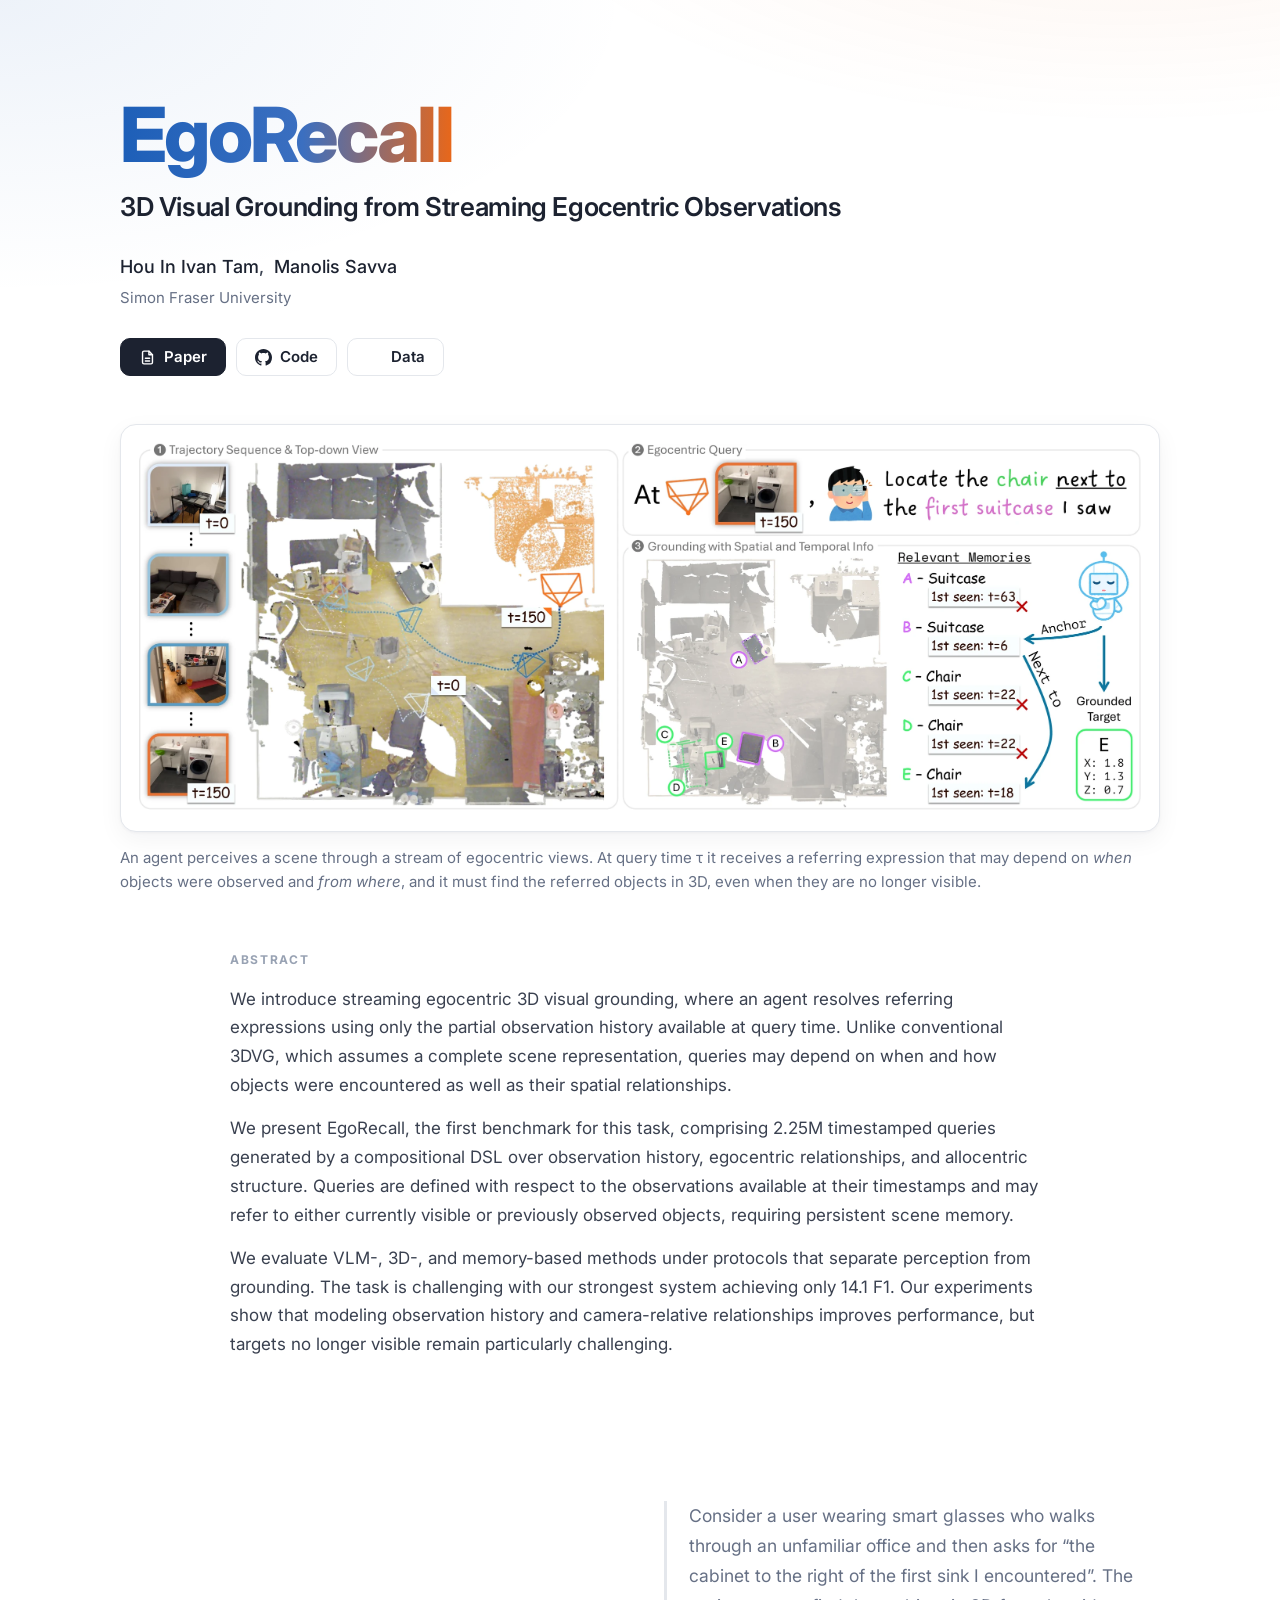
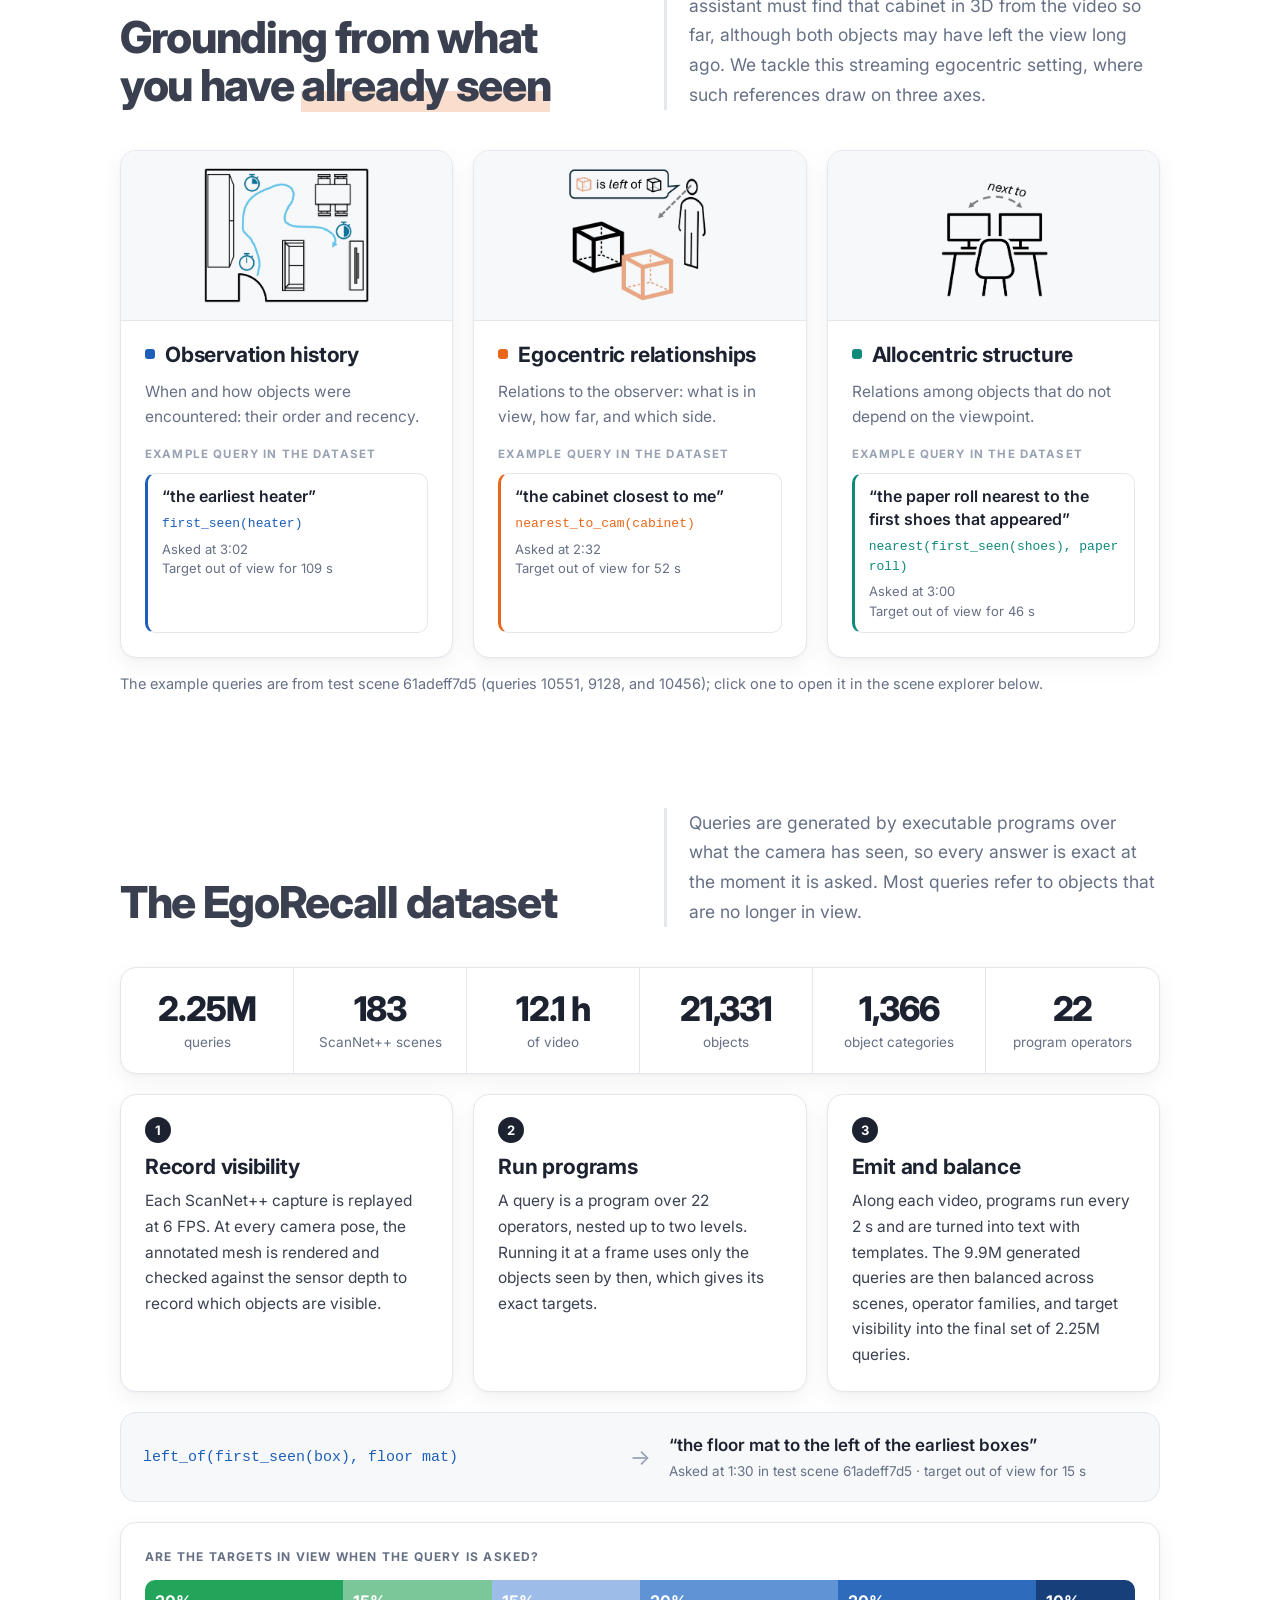
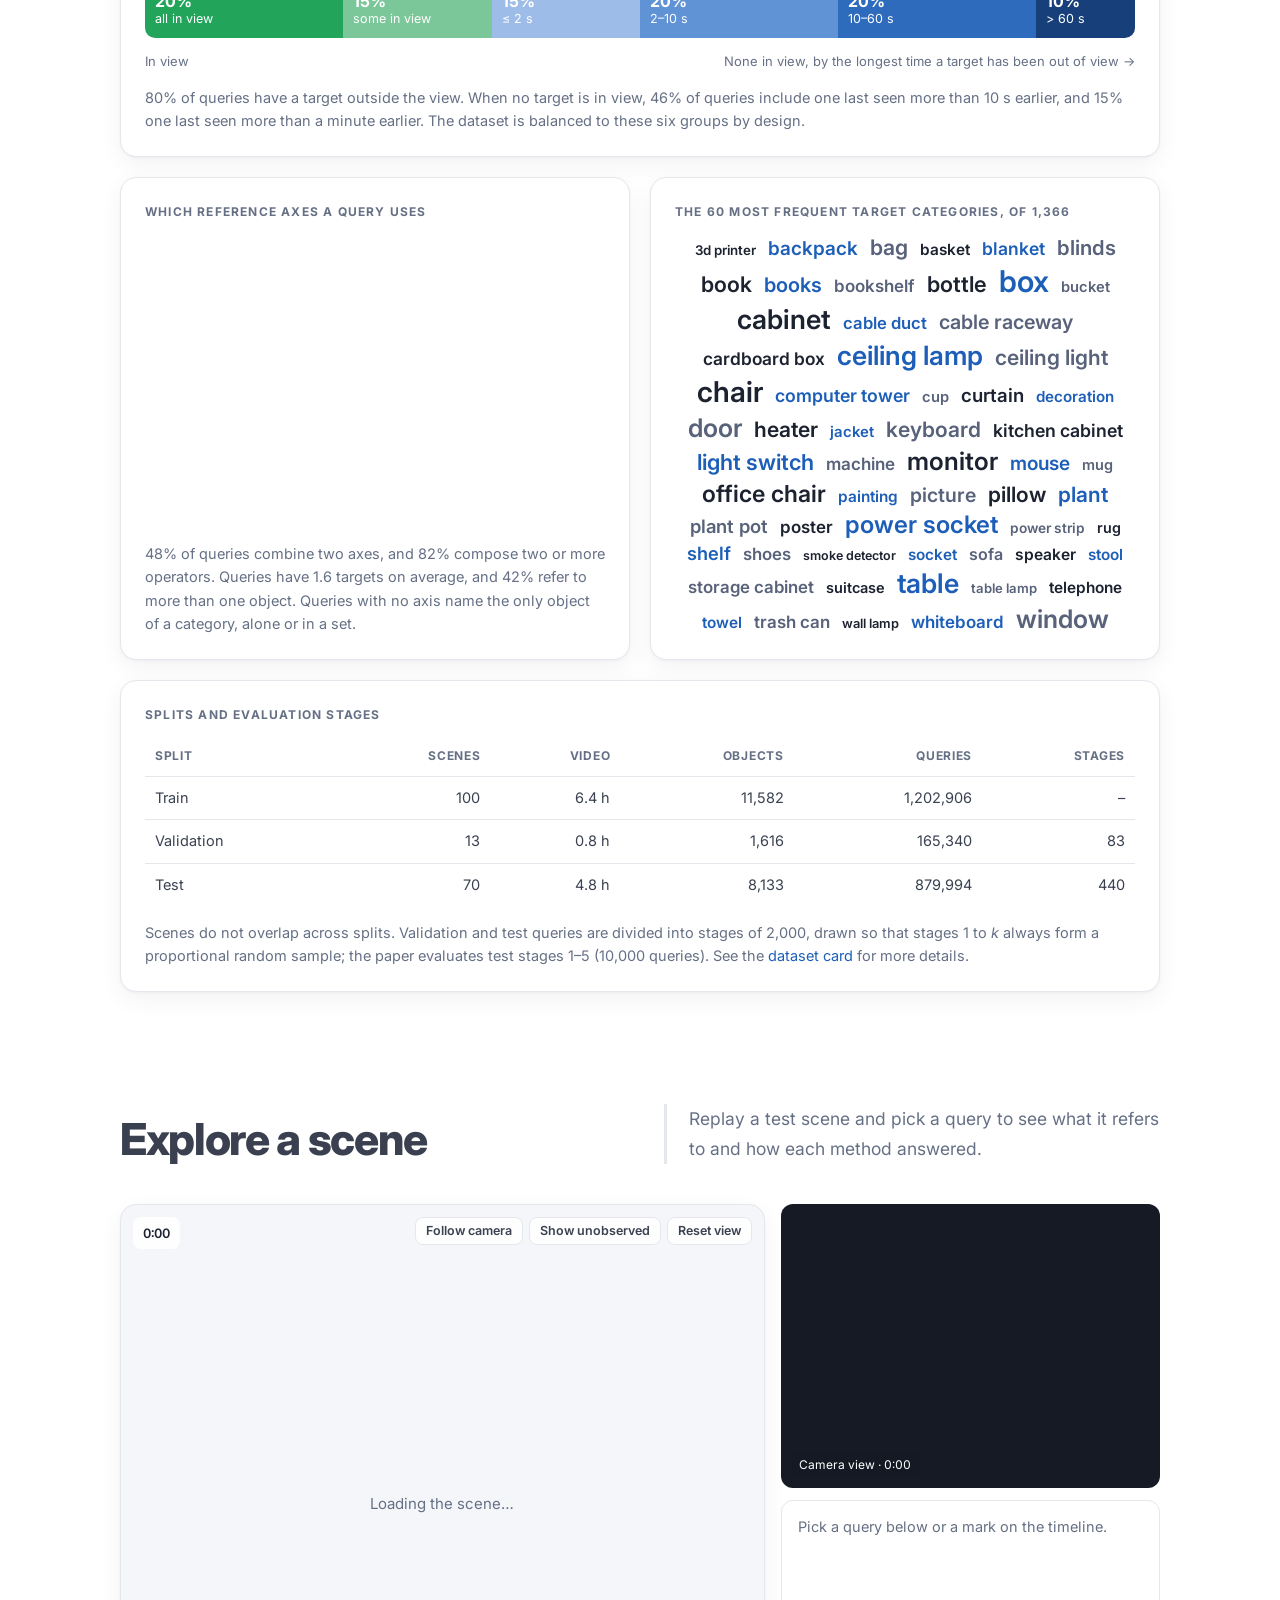
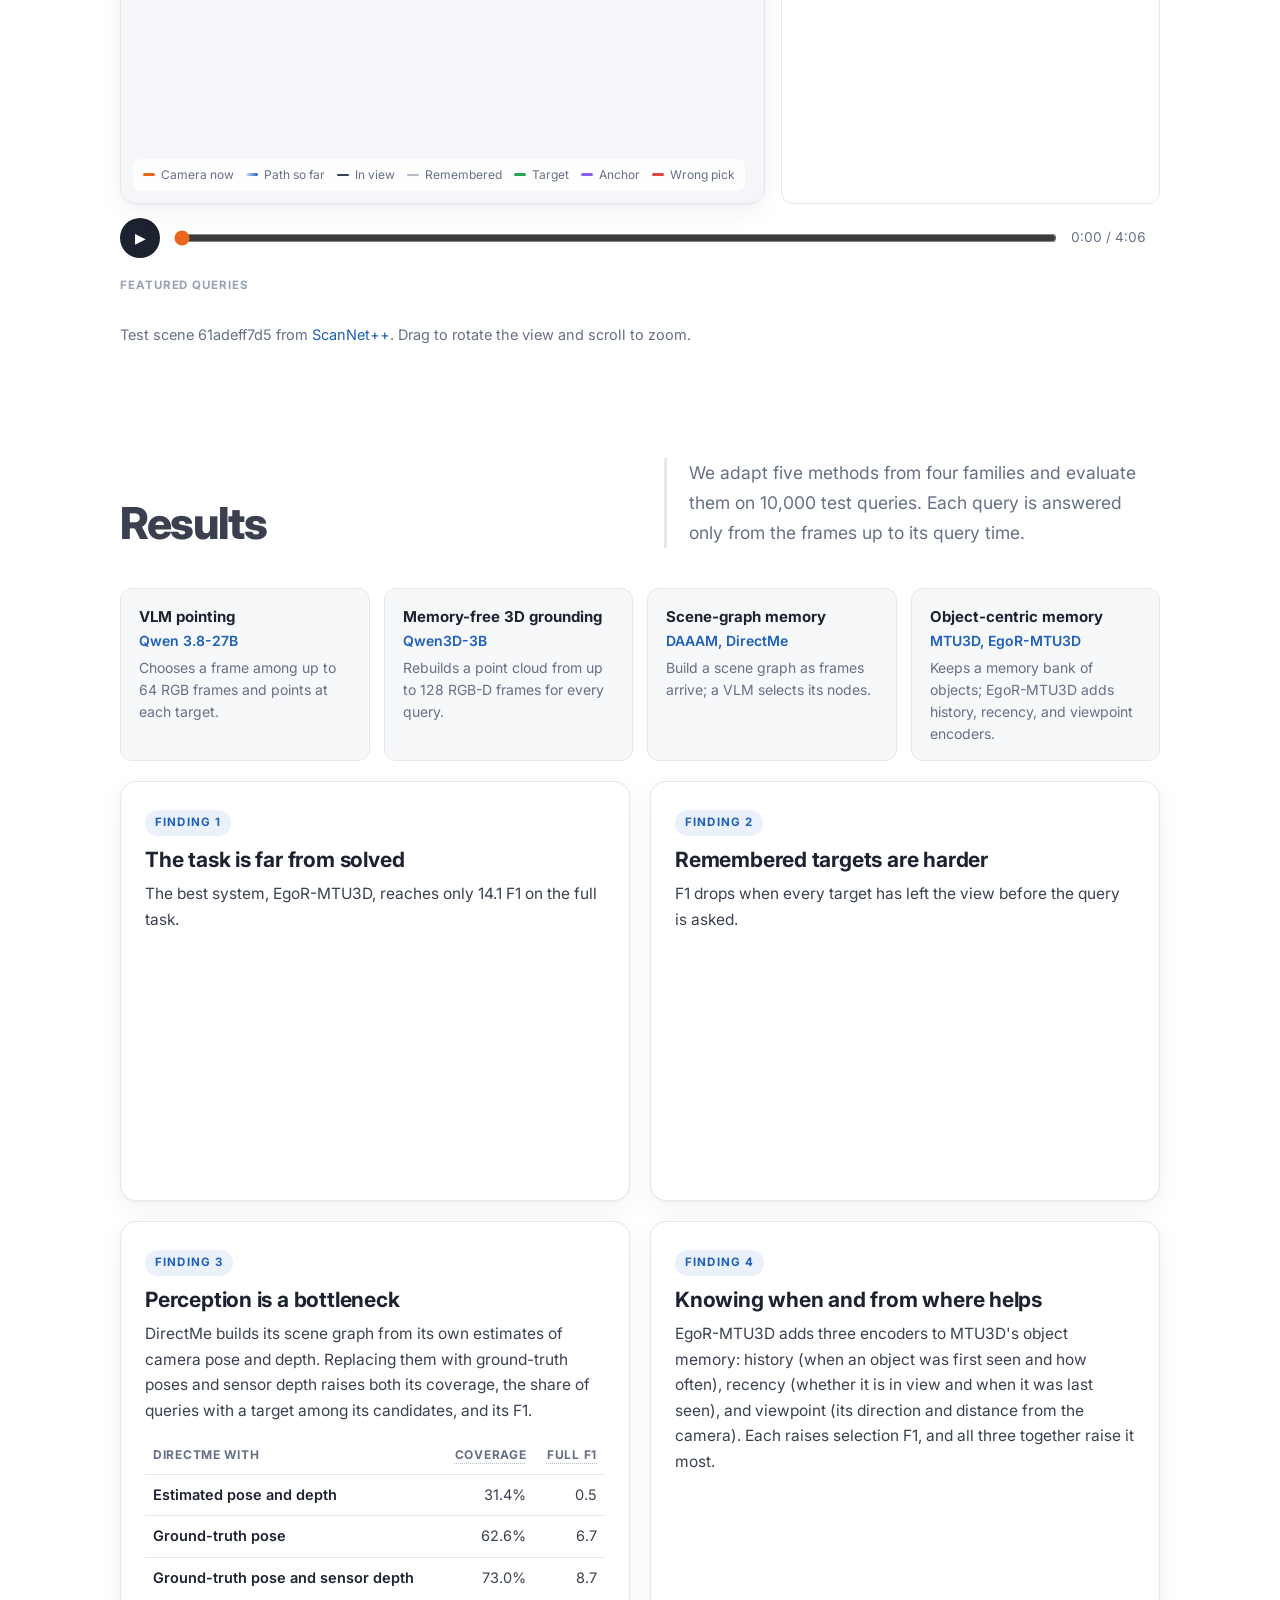
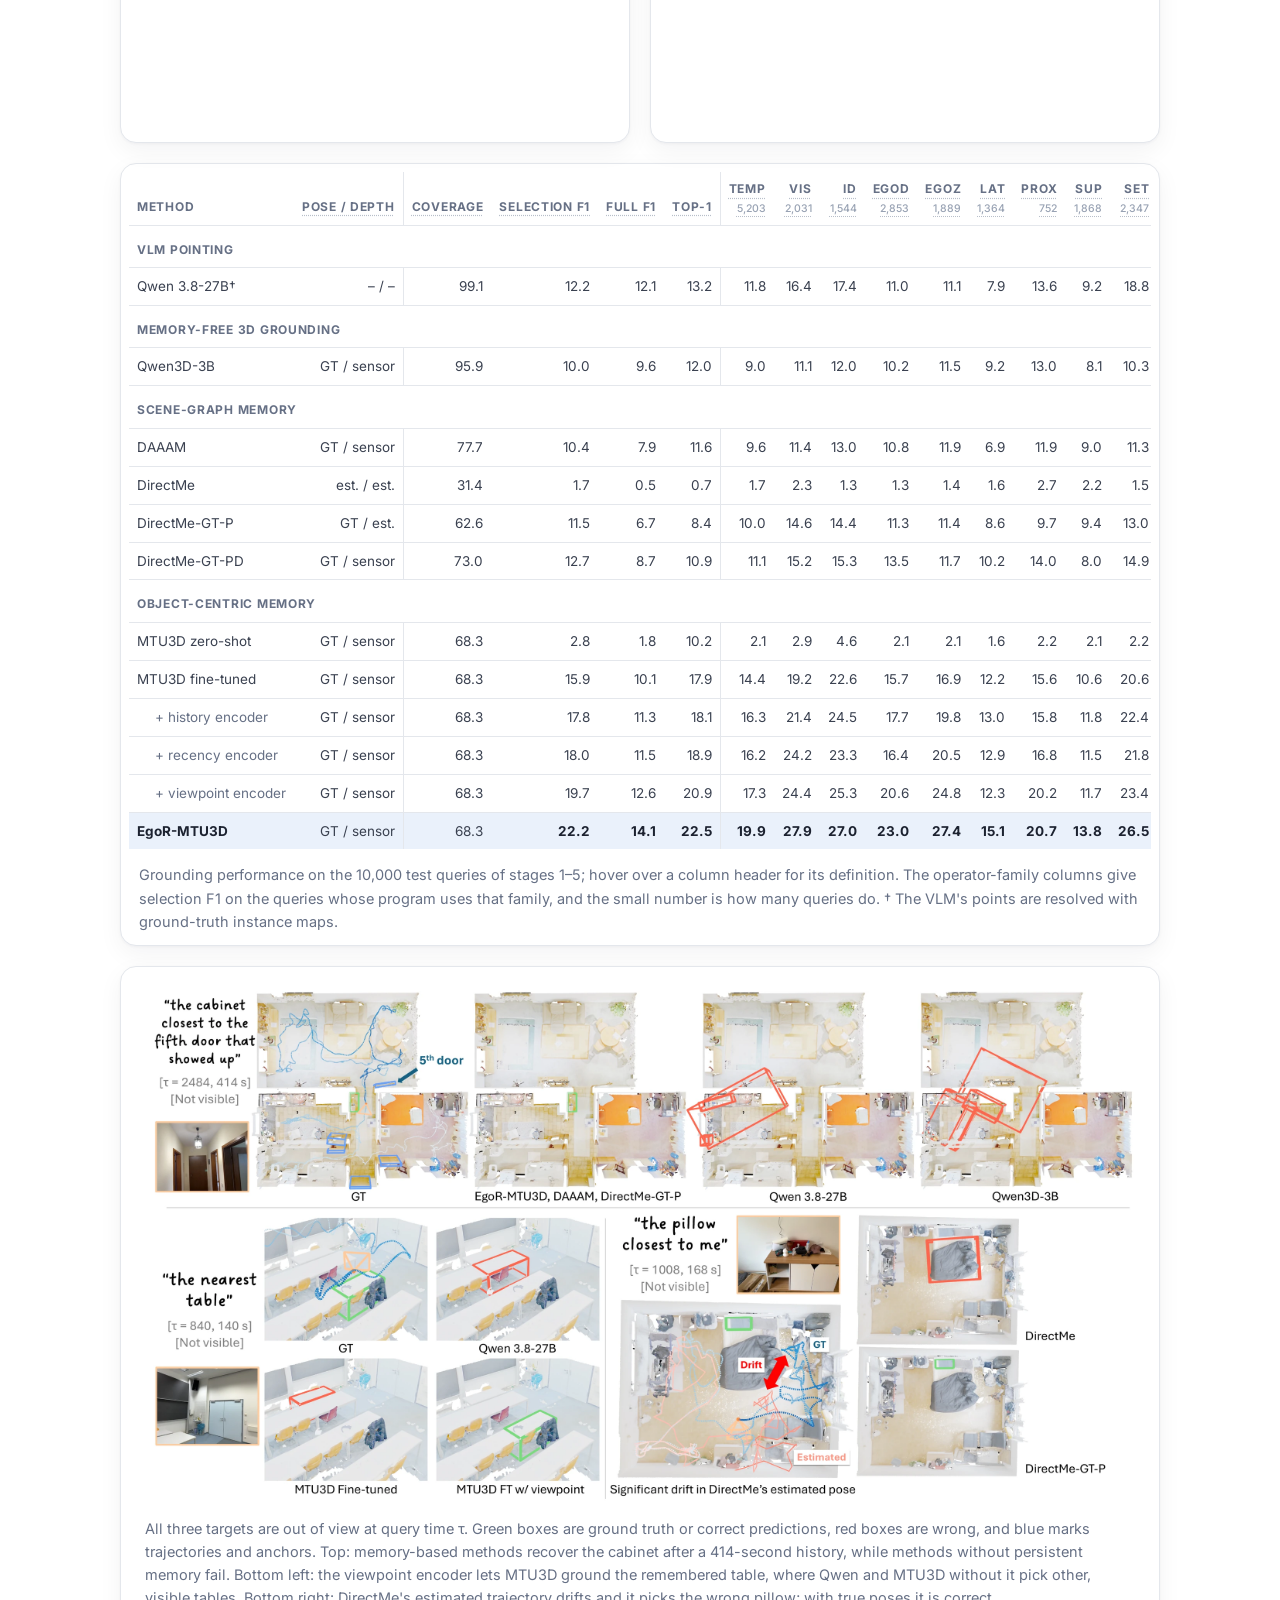
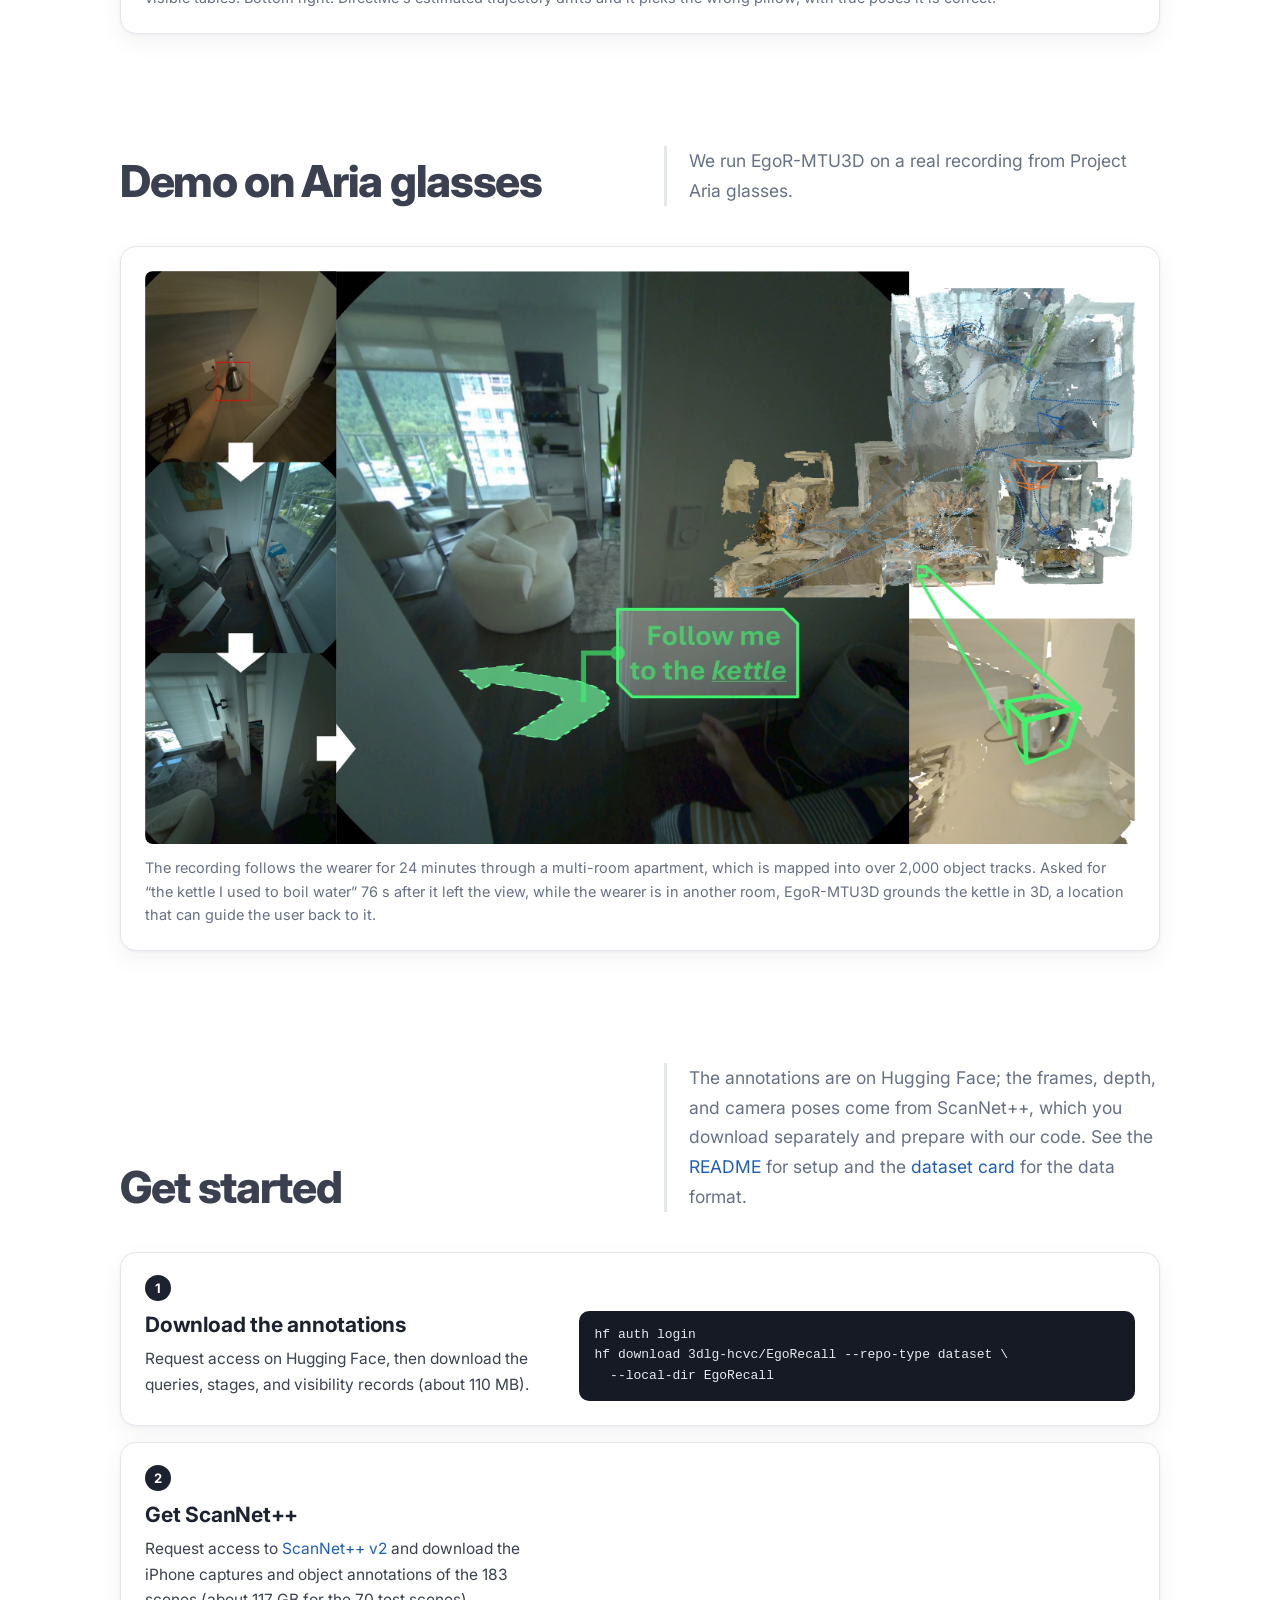
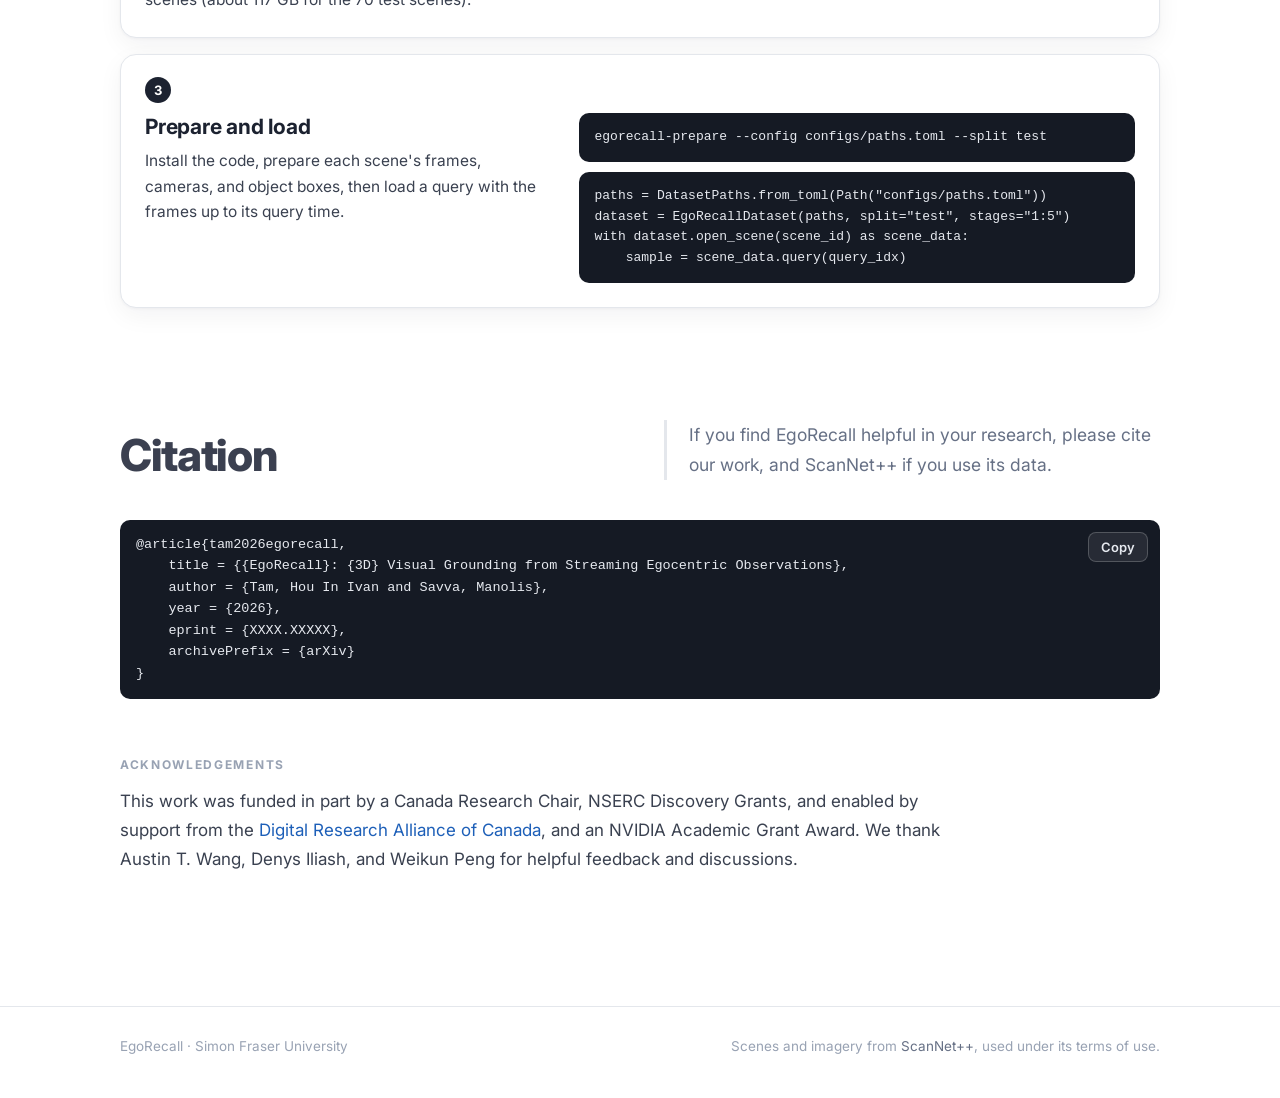
==== docs/index.html @ 21412490 "New site" ====
<!DOCTYPE html>
<html lang="en">
<head>
  <meta charset="utf-8">
  <meta name="viewport" content="width=device-width, initial-scale=1">
  <title>EgoRecall: 3D Visual Grounding from Streaming Egocentric Observations</title>
  <meta name="description" content="EgoRecall is a benchmark of 2.25M timestamped referring expressions over 183 ScanNet++ scenes for 3D visual grounding from streaming egocentric observations.">
  <link rel="canonical" href="https://3dlg-hcvc.github.io/EgoRecall/">
  <link rel="icon" type="image/svg+xml" href="static/images/favicon.svg">

  <meta property="og:type" content="website">
  <meta property="og:site_name" content="EgoRecall">
  <meta property="og:title" content="EgoRecall: 3D Visual Grounding from Streaming Egocentric Observations">
  <meta property="og:description" content="A benchmark of 2.25M timestamped referring expressions over 183 ScanNet++ scenes, grounded from the observations available at query time.">
  <meta property="og:url" content="https://3dlg-hcvc.github.io/EgoRecall/">
  <meta property="og:image" content="https://3dlg-hcvc.github.io/EgoRecall/static/images/social.jpg">
  <meta property="og:image:width" content="1200">
  <meta property="og:image:height" content="630">
  <meta name="twitter:card" content="summary_large_image">
  <meta name="twitter:title" content="EgoRecall: 3D Visual Grounding from Streaming Egocentric Observations">
  <meta name="twitter:image" content="https://3dlg-hcvc.github.io/EgoRecall/static/images/social.jpg">

  <!-- Google tag (gtag.js) -->
  <script async src="https://www.googletagmanager.com/gtag/js?id=G-RB31R5FBGE"></script>
  <script>
    window.dataLayer = window.dataLayer || [];
    function gtag(){dataLayer.push(arguments);}
    gtag('js', new Date());

    gtag('config', 'G-RB31R5FBGE');
  </script>

  <script>document.documentElement.classList.add("js");</script>
  <link rel="preconnect" href="https://fonts.googleapis.com">
  <link rel="preconnect" href="https://fonts.gstatic.com" crossorigin>
  <link href="https://fonts.googleapis.com/css2?family=Inter:wght@400;500;600;700;800&display=swap" rel="stylesheet">
  <link rel="stylesheet" href="static/css/site.css">
  <script defer src="https://cdn.jsdelivr.net/npm/chart.js@4.5.1/dist/chart.umd.min.js"></script>
  <script defer src="static/js/site.js"></script>
  <script type="importmap">
    {
      "imports": {
        "three": "https://cdn.jsdelivr.net/npm/three@0.186.1/build/three.module.js",
        "three/addons/": "https://cdn.jsdelivr.net/npm/three@0.186.1/examples/jsm/"
      }
    }
  </script>
  <script type="module" src="static/js/explorer.js"></script>
</head>
<body>

<!-- Sticky bar, shown once the title area scrolls away -->
<header class="topbar" id="topbar">
  <div class="topbar-inner">
    <a class="topbar-mark wordmark" href="#">EgoRecall</a>
    <nav class="topbar-nav" aria-label="Sections">
      <a href="#task">Task</a>
      <a href="#dataset">Dataset</a>
      <a href="#explore">Explore</a>
      <a href="#results">Results</a>
      <a href="#demo">Demo</a>
      <a href="#start">Get started</a>
      <a href="#citation">Citation</a>
    </nav>
    <div class="buttons">
      <a class="button is-small is-primary" href="" aria-label="Paper">
        <svg viewBox="0 0 24 24" fill="none" stroke="currentColor" stroke-width="2" stroke-linecap="round" stroke-linejoin="round"><path d="M14 3H7a2 2 0 0 0-2 2v14a2 2 0 0 0 2 2h10a2 2 0 0 0 2-2V8z"/><path d="M14 3v5h5M9 13h6M9 17h6"/></svg>
        <span>Paper</span>
      </a>
      <a class="button is-small" href="https://github.com/3dlg-hcvc/EgoRecall" aria-label="Code">
        <svg viewBox="0 0 16 16" fill="currentColor"><path d="M8 0C3.58 0 0 3.58 0 8c0 3.54 2.29 6.53 5.47 7.59.4.07.55-.17.55-.38 0-.19-.01-.82-.01-1.49-2.01.37-2.53-.49-2.69-.94-.09-.23-.48-.94-.82-1.13-.28-.15-.68-.52-.01-.53.63-.01 1.08.58 1.23.82.72 1.21 1.87.87 2.33.66.07-.52.28-.87.51-1.07-1.78-.2-3.64-.89-3.64-3.95 0-.87.31-1.59.82-2.15-.08-.2-.36-1.02.08-2.12 0 0 .67-.21 2.2.82.64-.18 1.32-.27 2-.27.68 0 1.36.09 2 .27 1.53-1.04 2.2-.82 2.2-.82.44 1.1.16 1.92.08 2.12.51.56.82 1.27.82 2.15 0 3.07-1.87 3.75-3.65 3.95.29.25.54.73.54 1.48 0 1.07-.01 1.93-.01 2.2 0 .21.15.46.55.38A8.013 8.013 0 0 0 16 8c0-4.42-3.58-8-8-8z"/></svg>
        <span>Code</span>
      </a>
      <a class="button is-small" href="https://huggingface.co/datasets/3dlg-hcvc/EgoRecall" aria-label="Data">
        <img src="https://huggingface.co/front/assets/huggingface_logo-noborder.svg" alt="">
        <span>Data</span>
      </a>
    </div>
  </div>
</header>

<!-- ==================== Title ==================== -->
<div class="hero">
  <div class="container">
    <h1 class="wordmark">EgoRecall</h1>
    <p class="subtitle">3D Visual Grounding from Streaming Egocentric Observations</p>
    <p class="authors">
      <a href="https://iv-t.github.io/">Hou In Ivan Tam</a>,&nbsp;
      <a href="https://msavva.github.io/">Manolis Savva</a>
    </p>
    <p class="affiliation"><a href="https://www.sfu.ca/">Simon Fraser University</a></p>
    <div class="buttons" id="hero-buttons">
      <a class="button is-primary" href="">
        <svg viewBox="0 0 24 24" fill="none" stroke="currentColor" stroke-width="2" stroke-linecap="round" stroke-linejoin="round"><path d="M14 3H7a2 2 0 0 0-2 2v14a2 2 0 0 0 2 2h10a2 2 0 0 0 2-2V8z"/><path d="M14 3v5h5M9 13h6M9 17h6"/></svg>
        Paper
      </a>
      <a class="button" href="https://github.com/3dlg-hcvc/EgoRecall">
        <svg viewBox="0 0 16 16" fill="currentColor"><path d="M8 0C3.58 0 0 3.58 0 8c0 3.54 2.29 6.53 5.47 7.59.4.07.55-.17.55-.38 0-.19-.01-.82-.01-1.49-2.01.37-2.53-.49-2.69-.94-.09-.23-.48-.94-.82-1.13-.28-.15-.68-.52-.01-.53.63-.01 1.08.58 1.23.82.72 1.21 1.87.87 2.33.66.07-.52.28-.87.51-1.07-1.78-.2-3.64-.89-3.64-3.95 0-.87.31-1.59.82-2.15-.08-.2-.36-1.02.08-2.12 0 0 .67-.21 2.2.82.64-.18 1.32-.27 2-.27.68 0 1.36.09 2 .27 1.53-1.04 2.2-.82 2.2-.82.44 1.1.16 1.92.08 2.12.51.56.82 1.27.82 2.15 0 3.07-1.87 3.75-3.65 3.95.29.25.54.73.54 1.48 0 1.07-.01 1.93-.01 2.2 0 .21.15.46.55.38A8.013 8.013 0 0 0 16 8c0-4.42-3.58-8-8-8z"/></svg>
        Code
      </a>
      <a class="button" href="https://huggingface.co/datasets/3dlg-hcvc/EgoRecall">
        <img src="https://huggingface.co/front/assets/huggingface_logo-noborder.svg" alt="">
        Data
      </a>
    </div>
  </div>

  <figure class="container hero-figure">
    <div class="frame">
      <a class="zoom" href="static/images/teaser.webp"><img src="static/images/teaser.webp" width="2560" height="945"
           alt="Left: egocentric frames and a top-down map with the camera trajectory. Right: a query at time 150, “Locate the chair next to the first suitcase I saw”, grounded by recalling when each suitcase and chair was first seen."></a>
    </div>
    <figcaption>
      An agent perceives a scene through a stream of egocentric views.
      At query time τ it receives a referring expression that may depend on <em>when</em> objects were observed and <em>from where</em>, and it must find the referred objects in 3D, even when they are no longer visible.
    </figcaption>
  </figure>

  <div class="container">
    <div class="abstract">
      <p class="eyebrow">Abstract</p>
      <p>
        We introduce streaming egocentric 3D visual grounding, where an agent resolves referring expressions using only the partial observation history available at query time.
        Unlike conventional 3DVG, which assumes a complete scene representation, queries may depend on when and how objects were encountered as well as their spatial relationships.
      </p>
      <p>
        We present EgoRecall, the first benchmark for this task, comprising 2.25M timestamped queries generated by a compositional DSL over observation history, egocentric relationships, and allocentric structure.
        Queries are defined with respect to the observations available at their timestamps and may refer to either currently visible or previously observed objects, requiring persistent scene memory.
      </p>
      <p>
        We evaluate VLM-, 3D-, and memory-based methods under protocols that separate perception from grounding.
        The task is challenging with our strongest system achieving only 14.1 F1.
        Our experiments show that modeling observation history and camera-relative relationships improves performance, but targets no longer visible remain particularly challenging.
      </p>
    </div>
  </div>
</div>

<main>

  <!-- ==================== The task ==================== -->
  <section class="block" id="task">
    <div class="container">
      <div class="block-header reveal">
        <h2>Grounding from what you have <span class="highlight">already seen</span></h2>
        <p class="lede">
          Consider a user wearing smart glasses who walks through an unfamiliar office and then asks for “the cabinet to the right of the first sink I encountered”.
          The assistant must find that cabinet in 3D from the video so far, although both objects may have left the view long ago.
          We tackle this streaming egocentric setting, where such references draw on three axes.
        </p>
      </div>

      <div class="axis-grid">
        <article class="card axis-card axis-history reveal">
          <div class="art"><img src="static/images/axis_history.webp" alt="A trajectory through a room with timers where objects were seen." loading="lazy"></div>
          <h3>Observation history</h3>
          <p class="definition">When and how objects were encountered: their order and recency.</p>
          <p class="example-label">Example query in the dataset</p>
          <div class="query" data-open-query="10551" role="button" tabindex="0" title="Test scene 61adeff7d5, query 10551. Open it in the scene explorer.">
            <p class="text">the earliest heater</p>
            <code class="program">first_seen(<wbr>heater)</code>
            <p class="meta">Asked at 3:02<br>Target out of view for 109&nbsp;s</p>
          </div>
        </article>

        <article class="card axis-card axis-egocentric reveal">
          <div class="art"><img src="static/images/axis_egocentric.webp" alt="A person looking at two boxes: one is left of the other from their viewpoint." loading="lazy"></div>
          <h3>Egocentric relationships</h3>
          <p class="definition">Relations to the observer: what is in view, how far, and which side.</p>
          <p class="example-label">Example query in the dataset</p>
          <div class="query" data-open-query="9128" role="button" tabindex="0" title="Test scene 61adeff7d5, query 9128. Open it in the scene explorer.">
            <p class="text">the cabinet closest to me</p>
            <code class="program">nearest_to_cam(<wbr>cabinet)</code>
            <p class="meta">Asked at 2:32<br>Target out of view for 52&nbsp;s</p>
          </div>
        </article>

        <article class="card axis-card axis-allocentric reveal">
          <div class="art"><img src="static/images/axis_allocentric.webp" alt="Two monitors next to each other on a desk." loading="lazy"></div>
          <h3>Allocentric structure</h3>
          <p class="definition">Relations among objects that do not depend on the viewpoint.</p>
          <p class="example-label">Example query in the dataset</p>
          <div class="query" data-open-query="10456" role="button" tabindex="0" title="Test scene 61adeff7d5, query 10456. Open it in the scene explorer.">
            <p class="text">the paper roll nearest to the first shoes that appeared</p>
            <code class="program">nearest(<wbr>first_seen(<wbr>shoes), paper roll)</code>
            <p class="meta">Asked at 3:00<br>Target out of view for 46&nbsp;s</p>
          </div>
        </article>
      </div>
      <p class="note reveal">The example queries are from test scene 61adeff7d5 (queries 10551, 9128, and 10456); click one to open it in the scene explorer below.</p>
    </div>
  </section>

  <!-- ==================== Dataset ==================== -->
  <section class="block" id="dataset">
    <div class="container">
      <div class="block-header reveal">
        <h2>The EgoRecall dataset</h2>
        <p class="lede">
          Queries are generated by executable programs over what the camera has seen, so every answer is exact at the moment it is asked.
          Most queries refer to objects that are no longer in view.
        </p>
      </div>

      <div class="stats reveal">
        <div class="stat"><span class="value">2.25M</span><span class="label">queries</span></div>
        <div class="stat"><span class="value">183</span><span class="label">ScanNet++ scenes</span></div>
        <div class="stat"><span class="value">12.1&nbsp;h</span><span class="label">of video</span></div>
        <div class="stat"><span class="value">21,331</span><span class="label">objects</span></div>
        <div class="stat"><span class="value">1,366</span><span class="label">object categories</span></div>
        <div class="stat"><span class="value">22</span><span class="label">program operators</span></div>
      </div>

      <div class="grid-3 steps">
        <div class="card step reveal">
          <h3>Record visibility</h3>
          <p>Each ScanNet++ capture is replayed at 6 FPS. At every camera pose, the annotated mesh is rendered and checked against the sensor depth to record which objects are visible.</p>
        </div>
        <div class="card step reveal">
          <h3>Run programs</h3>
          <p>A query is a program over 22 operators, nested up to two levels. Running it at a frame uses only the objects seen by then, which gives its exact targets.</p>
        </div>
        <div class="card step reveal">
          <h3>Emit and balance</h3>
          <p>Along each video, programs run every 2&nbsp;s and are turned into text with templates. The 9.9M generated queries are then balanced across scenes, operator families, and target visibility into the final set of 2.25M queries.</p>
        </div>
      </div>

      <div class="example-flow reveal" data-open-query="5743" role="button" tabindex="0" title="Open this query in the scene explorer.">
        <code>left_of(first_seen(box), floor mat)</code>
        <span class="arrow" aria-hidden="true">→</span>
        <p class="expression">
          “the floor mat to the left of the earliest boxes”
          <span class="meta">Asked at 1:30 in test scene 61adeff7d5 · target out of view for 15&nbsp;s</span>
        </p>
      </div>

      <div class="charts">
        <div class="card reveal">
          <p class="card-label">Are the targets in view when the query is asked?</p>
          <div class="visibility-bar" role="img"
               aria-label="All targets in view 20%, some in view 15%, none in view: last seen within 2 seconds 15%, 2 to 10 seconds 20%, 10 to 60 seconds 20%, over 60 seconds 10%.">
            <div class="segment" style="width: 20%; background: #22a55a;"><strong>20%</strong><span>all in view</span></div>
            <div class="segment" style="width: 15%; background: #7cc79a;"><strong>15%</strong><span>some in view</span></div>
            <div class="segment" style="width: 15%; background: #9dbde8;"><strong>15%</strong><span>≤ 2&nbsp;s</span></div>
            <div class="segment" style="width: 20%; background: #5f93d6;"><strong>20%</strong><span>2–10&nbsp;s</span></div>
            <div class="segment" style="width: 20%; background: #2f6bbd;"><strong>20%</strong><span>10–60&nbsp;s</span></div>
            <div class="segment" style="width: 10%; background: #173f7a;"><strong>10%</strong><span>&gt; 60&nbsp;s</span></div>
          </div>
          <div class="visibility-legend"><span>In view</span><span>None in view, by the longest time a target has been out of view →</span></div>
          <p class="note">
            80% of queries have a target outside the view.
            When no target is in view, 46% of queries include one last seen more than 10&nbsp;s earlier, and 15% one last seen more than a minute earlier.
            The dataset is balanced to these six groups by design.
          </p>
        </div>

        <div class="grid-2" style="margin-top: 20px;">
          <div class="card axes-card reveal">
            <p class="card-label">Which reference axes a query uses</p>
            <div class="chart-box"><canvas id="chart-axes" aria-label="Share of queries by the combination of reference axes they use."></canvas></div>
            <p class="note">
              48% of queries combine two axes, and 82% compose two or more operators.
              Queries have 1.6 targets on average, and 42% refer to more than one object.
              Queries with no axis name the only object of a category, alone or in a set.
            </p>
          </div>
          <div class="card cloud-card reveal">
            <p class="card-label">The 60 most frequent target categories, of 1,366</p>
            <div class="cloud" id="category-cloud"></div>
          </div>
        </div>

        <div class="card reveal" style="margin-top: 20px;">
          <p class="card-label">Splits and evaluation stages</p>
          <div class="table-wrap">
            <table>
              <thead>
                <tr><th>Split</th><th>Scenes</th><th>Video</th><th>Objects</th><th>Queries</th><th>Stages</th></tr>
              </thead>
              <tbody>
                <tr><td>Train</td><td>100</td><td>6.4&nbsp;h</td><td>11,582</td><td>1,202,906</td><td>–</td></tr>
                <tr><td>Validation</td><td>13</td><td>0.8&nbsp;h</td><td>1,616</td><td>165,340</td><td>83</td></tr>
                <tr><td>Test</td><td>70</td><td>4.8&nbsp;h</td><td>8,133</td><td>879,994</td><td>440</td></tr>
              </tbody>
            </table>
          </div>
          <p class="note">
            Scenes do not overlap across splits.
            Validation and test queries are divided into stages of 2,000, drawn so that stages 1 to <em>k</em> always form a proportional random sample; the paper evaluates test stages 1–5 (10,000 queries).
            See the <a href="https://huggingface.co/datasets/3dlg-hcvc/EgoRecall">dataset card</a> for more details.
          </p>
        </div>
      </div>
    </div>
  </section>

  <!-- ==================== Explore a scene ==================== -->
  <section class="block" id="explore">
    <div class="container">
      <div class="block-header reveal">
        <h2>Explore a scene</h2>
        <p class="lede">Replay a test scene and pick a query to see what it refers to and how each method answered.</p>
      </div>

      <div class="explorer" id="explorer" data-scene="61adeff7d5" tabindex="0">
        <div class="explorer-stage">
          <div class="viewer" id="viewer">
            <div class="viewer-hud" id="viewer-hud">0:00</div>
            <div class="viewer-tools" id="viewer-tools">
              <button type="button" data-tool="follow">Follow camera</button>
              <button type="button" data-tool="unobserved">Show unobserved</button>
              <button type="button" data-tool="reset">Reset view</button>
            </div>
            <ul class="viewer-legend">
              <li><span class="swatch swatch-camera"></span>Camera now</li>
              <li><span class="swatch swatch-path"></span>Path so far</li>
              <li><span class="swatch swatch-inview"></span>In view</li>
              <li><span class="swatch swatch-remembered"></span>Remembered</li>
              <li><span class="swatch swatch-target"></span>Target</li>
              <li><span class="swatch swatch-anchor"></span>Anchor</li>
              <li><span class="swatch swatch-wrong"></span>Wrong pick</li>
            </ul>
            <p class="viewer-status" id="viewer-status">Loading the scene…</p>
            <div class="viewer-tooltip" id="viewer-tooltip" hidden></div>
          </div>
          <aside class="explorer-side">
            <div class="frame-panel">
              <video id="explorer-video" muted playsinline preload="auto"></video>
              <span class="frame-label">Camera view · <span id="frame-time">0:00</span></span>
            </div>
            <div class="query-panel" id="query-panel">
              <p class="panel-empty">Pick a query below or a mark on the timeline.</p>
            </div>
          </aside>
        </div>

        <div class="timeline">
          <button type="button" class="play-button" id="explorer-play" aria-label="Play">▶</button>
          <div class="track">
            <input type="range" id="explorer-scrubber" min="0" max="1476" value="0" aria-label="Time">
            <div class="markers" id="explorer-markers"></div>
          </div>
          <span class="time" id="explorer-time">0:00 / 4:06</span>
          <div class="speeds" id="explorer-speeds" aria-label="Playback speed"></div>
        </div>

        <div class="query-browser">
          <p class="panel-label">Featured queries</p>
          <p class="method-key" id="method-key"></p>
          <div class="query-list" id="query-list"></div>
        </div>
      </div>
      <p class="note">Test scene 61adeff7d5 from <a href="https://scannetpp.mlsg.cit.tum.de/scannetpp/">ScanNet++</a>. Drag to rotate the view and scroll to zoom.</p>
    </div>
  </section>

  <!-- ==================== Results ==================== -->
  <section class="block" id="results">
    <div class="container">
      <div class="block-header reveal">
        <h2>Results</h2>
        <p class="lede">
          We adapt five methods from four families and evaluate them on 10,000 test queries.
          Each query is answered only from the frames up to its query time.
        </p>
      </div>

      <div class="families reveal">
        <div class="family">
          <p class="name">VLM pointing</p>
          <p class="methods">Qwen 3.8-27B</p>
          <p>Chooses a frame among up to 64 RGB frames and points at each target.</p>
        </div>
        <div class="family">
          <p class="name">Memory-free 3D grounding</p>
          <p class="methods">Qwen3D-3B</p>
          <p>Rebuilds a point cloud from up to 128 RGB-D frames for every query.</p>
        </div>
        <div class="family">
          <p class="name">Scene-graph memory</p>
          <p class="methods">DAAAM, DirectMe</p>
          <p>Build a scene graph as frames arrive; a VLM selects its nodes.</p>
        </div>
        <div class="family">
          <p class="name">Object-centric memory</p>
          <p class="methods">MTU3D, EgoR-MTU3D</p>
          <p>Keeps a memory bank of objects; EgoR-MTU3D adds history, recency, and viewpoint encoders.</p>
        </div>
      </div>

      <div class="grid-2 findings">
        <article class="card finding reveal">
          <span class="tag">Finding 1</span>
          <h3>The task is far from solved</h3>
          <p>The best system, EgoR-MTU3D, reaches only 14.1 F1 on the full task.</p>
          <div class="chart-box"><canvas id="chart-full-f1" aria-label="Full F1 by method."></canvas></div>
        </article>
        <article class="card finding reveal">
          <span class="tag">Finding 2</span>
          <h3>Remembered targets are harder</h3>
          <p>F1 drops when every target has left the view before the query is asked.</p>
          <div class="chart-box"><canvas id="chart-memory" aria-label="Full F1 on queries with all targets visible and with all targets remembered."></canvas></div>
        </article>
        <article class="card finding reveal">
          <span class="tag">Finding 3</span>
          <h3>Perception is a bottleneck</h3>
          <p>
            DirectMe builds its scene graph from its own estimates of camera pose and depth.
            Replacing them with ground-truth poses and sensor depth raises both its coverage, the share of queries with a target among its candidates, and its F1.
          </p>
          <div class="table-wrap">
            <table class="mini-table">
              <thead><tr><th>DirectMe with</th><th data-tip="Share of queries where the method's candidates (memory entries, graph nodes, proposals, or input frames) include at least one target.">Coverage</th><th data-tip="F1 on all queries against all targets: the whole system, including perception and memory.">Full F1</th></tr></thead>
              <tbody>
                <tr><td>Estimated pose and depth</td><td>31.4%</td><td>0.5</td></tr>
                <tr><td>Ground-truth pose</td><td>62.6%</td><td>6.7</td></tr>
                <tr><td>Ground-truth pose and sensor depth</td><td>73.0%</td><td>8.7</td></tr>
              </tbody>
            </table>
          </div>
        </article>
        <article class="card finding reveal">
          <span class="tag">Finding 4</span>
          <h3>Knowing when and from where helps</h3>
          <p>
            EgoR-MTU3D adds three encoders to MTU3D's object memory: history (when an object was first seen and how often), recency (whether it is in view and when it was last seen), and viewpoint (its direction and distance from the camera).
            Each raises selection F1, and all three together raise it most.
          </p>
          <div class="chart-box"><canvas id="chart-encoders" aria-label="Selection F1 of fine-tuned MTU3D with each encoder."></canvas></div>
        </article>
      </div>

      <div class="card results-table reveal">
        <div class="table-wrap">
          <table>
            <thead>
              <tr>
                <th>Method</th>
                <th data-tip="Camera poses and depth the method uses: ground truth (GT), the depth sensor, or its own estimates (est.).">Pose / depth</th>
                <th class="split" data-tip="Share of queries where the method's candidates (memory entries, graph nodes, proposals, or input frames) include at least one target.">Coverage</th>
                <th data-tip="F1 on the covered queries, counting only the targets among the method's candidates: how well it selects.">Selection F1</th>
                <th data-tip="F1 on all queries against all targets: the whole system, including perception and memory.">Full F1</th>
                <th data-tip="Share of queries whose top-ranked prediction is a target.">Top-1</th>
                <th class="split" data-tip="Temporal: first, n-th, or last to appear, or most recently in sight.">temp<span class="n">5,203</span></th>
                <th data-tip="Visibility: currently in view.">vis<span class="n">2,031</span></th>
                <th data-tip="Identity: the only observed object of a category.">id<span class="n">1,544</span></th>
                <th data-tip="Egocentric distance: nearest to or farthest from the camera.">egoD<span class="n">2,853</span></th>
                <th data-tip="Egocentric depth: closer than, farther than, between, or behind, relative to the camera.">egoZ<span class="n">1,889</span></th>
                <th data-tip="Lateral: left or right of, from the current view if both objects are visible, otherwise from a view where both were seen.">lat<span class="n">1,364</span></th>
                <th data-tip="Proximity: next to another object.">prox<span class="n">752</span></th>
                <th data-tip="Relational superlative: nearest to or farthest from another object.">sup<span class="n">1,868</span></th>
                <th data-tip="Set operators: union, intersection, or difference.">set<span class="n">2,347</span></th>
              </tr>
            </thead>
            <tbody>
              <tr class="group"><td colspan="15">VLM pointing</td></tr>
              <tr><td>Qwen 3.8-27B†</td><td>– / –</td><td class="split">99.1</td><td>12.2</td><td>12.1</td><td>13.2</td><td class="split">11.8</td><td>16.4</td><td>17.4</td><td>11.0</td><td>11.1</td><td>7.9</td><td>13.6</td><td>9.2</td><td>18.8</td></tr>
              <tr class="group"><td colspan="15">Memory-free 3D grounding</td></tr>
              <tr><td>Qwen3D-3B</td><td>GT / sensor</td><td class="split">95.9</td><td>10.0</td><td>9.6</td><td>12.0</td><td class="split">9.0</td><td>11.1</td><td>12.0</td><td>10.2</td><td>11.5</td><td>9.2</td><td>13.0</td><td>8.1</td><td>10.3</td></tr>
              <tr class="group"><td colspan="15">Scene-graph memory</td></tr>
              <tr><td>DAAAM</td><td>GT / sensor</td><td class="split">77.7</td><td>10.4</td><td>7.9</td><td>11.6</td><td class="split">9.6</td><td>11.4</td><td>13.0</td><td>10.8</td><td>11.9</td><td>6.9</td><td>11.9</td><td>9.0</td><td>11.3</td></tr>
              <tr><td>DirectMe</td><td>est. / est.</td><td class="split">31.4</td><td>1.7</td><td>0.5</td><td>0.7</td><td class="split">1.7</td><td>2.3</td><td>1.3</td><td>1.3</td><td>1.4</td><td>1.6</td><td>2.7</td><td>2.2</td><td>1.5</td></tr>
              <tr><td>DirectMe-GT-P</td><td>GT / est.</td><td class="split">62.6</td><td>11.5</td><td>6.7</td><td>8.4</td><td class="split">10.0</td><td>14.6</td><td>14.4</td><td>11.3</td><td>11.4</td><td>8.6</td><td>9.7</td><td>9.4</td><td>13.0</td></tr>
              <tr><td>DirectMe-GT-PD</td><td>GT / sensor</td><td class="split">73.0</td><td>12.7</td><td>8.7</td><td>10.9</td><td class="split">11.1</td><td>15.2</td><td>15.3</td><td>13.5</td><td>11.7</td><td>10.2</td><td>14.0</td><td>8.0</td><td>14.9</td></tr>
              <tr class="group"><td colspan="15">Object-centric memory</td></tr>
              <tr><td>MTU3D zero-shot</td><td>GT / sensor</td><td class="split">68.3</td><td>2.8</td><td>1.8</td><td>10.2</td><td class="split">2.1</td><td>2.9</td><td>4.6</td><td>2.1</td><td>2.1</td><td>1.6</td><td>2.2</td><td>2.1</td><td>2.2</td></tr>
              <tr><td>MTU3D fine-tuned</td><td>GT / sensor</td><td class="split">68.3</td><td>15.9</td><td>10.1</td><td>17.9</td><td class="split">14.4</td><td>19.2</td><td>22.6</td><td>15.7</td><td>16.9</td><td>12.2</td><td>15.6</td><td>10.6</td><td>20.6</td></tr>
              <tr class="indent"><td>+ history encoder</td><td>GT / sensor</td><td class="split">68.3</td><td>17.8</td><td>11.3</td><td>18.1</td><td class="split">16.3</td><td>21.4</td><td>24.5</td><td>17.7</td><td>19.8</td><td>13.0</td><td>15.8</td><td>11.8</td><td>22.4</td></tr>
              <tr class="indent"><td>+ recency encoder</td><td>GT / sensor</td><td class="split">68.3</td><td>18.0</td><td>11.5</td><td>18.9</td><td class="split">16.2</td><td>24.2</td><td>23.3</td><td>16.4</td><td>20.5</td><td>12.9</td><td>16.8</td><td>11.5</td><td>21.8</td></tr>
              <tr class="indent"><td>+ viewpoint encoder</td><td>GT / sensor</td><td class="split">68.3</td><td>19.7</td><td>12.6</td><td>20.9</td><td class="split">17.3</td><td>24.4</td><td>25.3</td><td>20.6</td><td>24.8</td><td>12.3</td><td>20.2</td><td>11.7</td><td>23.4</td></tr>
              <tr class="best"><td>EgoR-MTU3D</td><td>GT / sensor</td><td class="split">68.3</td><td><b>22.2</b></td><td><b>14.1</b></td><td><b>22.5</b></td><td class="split"><b>19.9</b></td><td><b>27.9</b></td><td><b>27.0</b></td><td><b>23.0</b></td><td><b>27.4</b></td><td><b>15.1</b></td><td><b>20.7</b></td><td><b>13.8</b></td><td><b>26.5</b></td></tr>
            </tbody>
          </table>
        </div>
        <p class="note" style="padding: 0 10px 8px;">
          Grounding performance on the 10,000 test queries of stages 1–5; hover over a column header for its definition.
          The operator-family columns give selection F1 on the queries whose program uses that family, and the small number is how many queries do.
          † The VLM's points are resolved with ground-truth instance maps.
        </p>
      </div>

      <figure class="card figure-card reveal" style="margin-top: 20px;">
        <a class="zoom" href="static/images/results.webp"><img src="static/images/results.webp" width="2560" height="1328" loading="lazy"
             alt="Qualitative results: top-down maps with ground-truth and predicted boxes for three queries whose targets are out of view."></a>
        <figcaption>
          All three targets are out of view at query time τ.
          Green boxes are ground truth or correct predictions, red boxes are wrong, and blue marks trajectories and anchors.
          Top: memory-based methods recover the cabinet after a 414-second history, while methods without persistent memory fail.
          Bottom left: the viewpoint encoder lets MTU3D ground the remembered table, where Qwen and MTU3D without it pick other, visible tables.
          Bottom right: DirectMe's estimated trajectory drifts and it picks the wrong pillow; with true poses it is correct.
        </figcaption>
      </figure>
    </div>
  </section>

  <!-- ==================== Real-world demo ==================== -->
  <section class="block" id="demo">
    <div class="container">
      <div class="block-header reveal">
        <h2>Demo on Aria glasses</h2>
        <p class="lede">We run EgoR-MTU3D on a real recording from Project Aria glasses.</p>
      </div>
      <figure class="card figure-card reveal">
        <a class="zoom" href="static/images/aria.webp"><img src="static/images/aria.webp" width="2560" height="1483" loading="lazy"
             alt="Frames from Aria glasses, a 3D map with the wearer's trajectory, and the grounded kettle."></a>
        <figcaption>
          The recording follows the wearer for 24 minutes through a multi-room apartment, which is mapped into over 2,000 object tracks.
          Asked for “the kettle I used to boil water” 76&nbsp;s after it left the view, while the wearer is in another room, EgoR-MTU3D grounds the kettle in 3D, a location that can guide the user back to it.
        </figcaption>
      </figure>
    </div>
  </section>

  <!-- ==================== Get started ==================== -->
  <section class="block" id="start">
    <div class="container">
      <div class="block-header reveal">
        <h2>Get started</h2>
        <p class="lede">
          The annotations are on Hugging Face; the frames, depth, and camera poses come from ScanNet++, which you download separately and prepare with our code.
          See the <a href="https://github.com/3dlg-hcvc/EgoRecall">README</a> for setup and the <a href="https://huggingface.co/datasets/3dlg-hcvc/EgoRecall">dataset card</a> for the data format.
        </p>
      </div>
      <div class="steps start-list">
        <div class="card step start-row reveal">
          <div>
            <h3>Download the annotations</h3>
            <p>Request access on Hugging Face, then download the queries, stages, and visibility records (about 110&nbsp;MB).</p>
          </div>
<pre class="code">hf auth login
hf download 3dlg-hcvc/EgoRecall --repo-type dataset \
  --local-dir EgoRecall</pre>
        </div>
        <div class="card step start-row reveal">
          <div>
            <h3>Get ScanNet++</h3>
            <p>Request access to <a href="https://scannetpp.mlsg.cit.tum.de/scannetpp/">ScanNet++ v2</a> and download the iPhone captures and object annotations of the 183 scenes (about 117&nbsp;GB for the 70 test scenes).</p>
          </div>
        </div>
        <div class="card step start-row reveal">
          <div>
            <h3>Prepare and load</h3>
            <p>Install the code, prepare each scene's frames, cameras, and object boxes, then load a query with the frames up to its query time.</p>
          </div>
          <div class="commands">
<pre class="code">egorecall-prepare --config configs/paths.toml --split test</pre>
<pre class="code">paths = DatasetPaths.from_toml(Path("configs/paths.toml"))
dataset = EgoRecallDataset(paths, split="test", stages="1:5")
with dataset.open_scene(scene_id) as scene_data:
    sample = scene_data.query(query_idx)</pre>
          </div>
        </div>
      </div>
    </div>
  </section>

  <!-- ==================== Citation ==================== -->
  <section class="block" id="citation">
    <div class="container">
      <div class="block-header reveal">
        <h2>Citation</h2>
        <p class="lede">If you find EgoRecall helpful in your research, please cite our work, and ScanNet++ if you use its data.</p>
      </div>
      <div class="citation reveal">
        <button class="copy-button" type="button" data-copy="bibtex">Copy</button>
<pre class="code" id="bibtex">@article{tam2026egorecall,
    title = {{EgoRecall}: {3D} Visual Grounding from Streaming Egocentric Observations},
    author = {Tam, Hou In Ivan and Savva, Manolis},
    year = {2026},
    eprint = {XXXX.XXXXX},
    archivePrefix = {arXiv}
}</pre>
      </div>

      <div class="prose reveal" style="margin-top: 56px;">
        <p class="eyebrow">Acknowledgements</p>
        <p>
          This work was funded in part by a Canada Research Chair, NSERC Discovery Grants, and enabled by support from the
          <a href="https://alliancecan.ca/">Digital Research Alliance of Canada</a>, and an NVIDIA Academic Grant Award.
          We thank Austin T. Wang, Denys Iliash, and Weikun Peng for helpful feedback and discussions.
        </p>
      </div>
    </div>
  </section>

</main>

<footer>
  <div class="container">
    <span>EgoRecall · Simon Fraser University</span>
    <span>Scenes and imagery from <a href="https://scannetpp.mlsg.cit.tum.de/scannetpp/">ScanNet++</a>, used under its terms of use.</span>
  </div>
</footer>

</body>
</html>
---- docs/static/css/site.css ----
/* EgoRecall project page.
   Colors follow the paper figures: blue for observation history and the camera trajectory, orange for "now"
   (the camera at query time), green for targets, and a teal for allocentric structure. */

:root {
  --ink: #1c2230;
  --text: #3a4150;
  --muted: #667085;
  --light: #98a2b3;
  --line: #e4e7ec;
  --panel: #f7f8fa;
  --bg: #ffffff;

  --blue: #1d5fb8;
  --blue-soft: #eaf1fb;
  --orange: #e8671a;
  --orange-soft: #fdf1e8;
  --teal: #0f8a7a;
  --teal-soft: #e7f5f2;
  --green: #22a55a;
  --slate: #98a2b3;

  --radius: 16px;
  --shadow: 0 1px 3px rgba(16, 24, 40, 0.04), 0 8px 24px rgba(16, 24, 40, 0.05);
  --content: 1120px;
  --gutter: 40px;
  --mono: ui-monospace, "SFMono-Regular", Menlo, Consolas, "Liberation Mono", monospace;
}

* { box-sizing: border-box; }

html { scroll-behavior: smooth; scroll-padding-top: 72px; }

body {
  margin: 0;
  background: var(--bg);
  color: var(--text);
  font-family: "Inter", system-ui, -apple-system, "Segoe UI", Roboto, sans-serif;
  font-size: 17px;
  line-height: 1.7;
  -webkit-font-smoothing: antialiased;
}

a { color: var(--blue); text-decoration: none; }
a:hover { text-decoration: underline; text-underline-offset: 3px; }

img { max-width: 100%; display: block; }

code, pre { font-family: var(--mono); }

.container { max-width: var(--content); margin: 0 auto; padding: 0 var(--gutter); }

/* ---------- Sticky bar ---------- */

.topbar {
  position: fixed;
  inset: 0 0 auto 0;
  z-index: 50;
  background: rgba(255, 255, 255, 0.9);
  backdrop-filter: saturate(180%) blur(10px);
  border-bottom: 1px solid var(--line);
  transform: translateY(-100%);
  transition: transform 0.25s ease;
}
.topbar.is-visible { transform: none; }
.topbar-inner {
  max-width: var(--content);
  margin: 0 auto;
  padding: 10px var(--gutter);
  display: flex;
  align-items: center;
  gap: 28px;
}
.topbar-mark { font-weight: 800; font-size: 20px; letter-spacing: -0.02em; }
.topbar-mark:hover { text-decoration: none; }
.topbar-nav { display: flex; gap: 20px; font-size: 14px; font-weight: 500; }
.topbar-nav a { color: var(--muted); }
.topbar-nav a:hover { color: var(--ink); text-decoration: none; }
.topbar .buttons { margin-left: auto; }

/* ---------- Buttons ---------- */

.buttons { display: flex; flex-wrap: wrap; gap: 10px; }
.button {
  display: inline-flex;
  align-items: center;
  gap: 8px;
  padding: 9px 18px;
  border-radius: 10px;
  border: 1px solid var(--line);
  background: #fff;
  color: var(--ink);
  font-size: 15px;
  font-weight: 600;
  line-height: 1.2;
  transition: border-color 0.15s, box-shadow 0.15s, transform 0.15s;
}
.button:hover { text-decoration: none; border-color: #cfd4dc; box-shadow: var(--shadow); transform: translateY(-1px); }
.button.is-primary { background: var(--ink); border-color: var(--ink); color: #fff; }
.button.is-primary:hover { background: #2c3446; }
.button svg, .button img { width: 17px; height: 17px; flex: none; }
.button.is-small { padding: 6px 12px; font-size: 13px; border-radius: 8px; }
.button.is-small svg, .button.is-small img { width: 15px; height: 15px; }

/* ---------- Wordmark ---------- */

.wordmark {
  background: linear-gradient(90deg, var(--blue) 0%, #3b6fc0 55%, var(--orange) 100%);
  -webkit-background-clip: text;
  background-clip: text;
  color: transparent;
}

/* ---------- Hero ---------- */

.hero {
  padding: 96px 0 40px;
  background:
    radial-gradient(900px 380px at 88% -10%, rgba(232, 103, 26, 0.08), transparent 70%),
    radial-gradient(900px 420px at 0% 0%, rgba(29, 95, 184, 0.08), transparent 70%);
}
.hero h1 {
  display: inline-block;
  margin: 0;
  /* The gradient is clipped to the text box, so the box must reach the descender of the g */
  padding-bottom: 0.12em;
  font-size: 76px;
  line-height: 1;
  font-weight: 800;
  letter-spacing: -0.035em;
}
.hero .subtitle {
  margin: 8px 0 28px;
  max-width: 760px;
  color: var(--ink);
  font-size: 26px;
  line-height: 1.35;
  font-weight: 600;
  letter-spacing: -0.015em;
}
.hero .authors { margin: 0; font-size: 18px; font-weight: 500; }
.hero .authors a { color: var(--ink); }
.hero .affiliation { margin: 2px 0 28px; color: var(--muted); font-size: 15px; }
.hero .affiliation a { color: var(--muted); }

.hero-figure { margin: 48px auto 0; }
.hero-figure .frame {
  background: #fff;
  border: 1px solid var(--line);
  border-radius: var(--radius);
  box-shadow: var(--shadow);
  padding: 18px;
}
.hero-figure figcaption { margin-top: 14px; color: var(--muted); font-size: 15px; line-height: 1.6; }

.abstract { max-width: 820px; margin: 56px auto 0; }
.abstract p { margin: 0 0 14px; }
.eyebrow {
  margin: 0 0 10px;
  color: var(--light);
  font-size: 12px;
  font-weight: 700;
  letter-spacing: 0.14em;
  text-transform: uppercase;
}

/* ---------- Sections ---------- */

section.block { padding: 88px 0 24px; }
.block-header {
  display: grid;
  grid-template-columns: 1fr 1fr;
  gap: 24px 48px;
  align-items: end;
  margin-bottom: 40px;
}
.block-header h2 {
  margin: 0;
  color: #3b4050;
  font-size: 44px;
  line-height: 1.08;
  font-weight: 800;
  letter-spacing: -0.03em;
}
.block-header .lede {
  margin: 0;
  padding-left: 22px;
  border-left: 3px solid var(--line);
  color: var(--muted);
  font-size: 17.5px;
  line-height: 1.7;
}
h3 { margin: 0 0 8px; color: var(--ink); font-size: 21px; line-height: 1.3; font-weight: 700; letter-spacing: -0.01em; }
.highlight { background: linear-gradient(transparent 62%, rgba(232, 103, 26, 0.22) 62%); }

.card {
  background: #fff;
  border: 1px solid var(--line);
  border-radius: var(--radius);
  box-shadow: var(--shadow);
  padding: 24px;
}
.card-label {
  margin: 0 0 12px;
  color: var(--muted);
  font-size: 12px;
  font-weight: 700;
  letter-spacing: 0.1em;
  text-transform: uppercase;
}
.note { margin: 14px 0 0; color: var(--muted); font-size: 14.5px; line-height: 1.6; }
.grid-2 { display: grid; grid-template-columns: repeat(2, minmax(0, 1fr)); gap: 20px; }
.grid-3 { display: grid; grid-template-columns: repeat(3, minmax(0, 1fr)); gap: 20px; }

/* ---------- Task: reference-axis cards ---------- */

/* The three cards share the grid's rows (subgrid), so titles, definitions, and examples line up at any width */
.axis-grid { display: grid; grid-template-columns: repeat(3, minmax(0, 1fr)); gap: 20px; }
.card.axis-card {
  display: grid;
  grid-row: span 5;
  grid-template-rows: subgrid;
  /* A zero minimum keeps long program tokens from widening the column past the card; they wrap instead */
  grid-template-columns: minmax(0, 1fr);
  row-gap: 12px;
  padding: 0 0 24px;
  overflow: hidden;
}
.card.axis-card > :not(.art) { min-width: 0; margin-inline: 24px; }
.axis-card .art {
  height: 170px;
  margin-bottom: 8px;
  padding: 14px;
  background: var(--panel);
  border-bottom: 1px solid var(--line);
}
.axis-card .art img { width: 100%; height: 100%; object-fit: contain; mix-blend-mode: multiply; }
.axis-card h3 { display: flex; align-items: center; gap: 10px; margin-block: 0; }
.axis-card h3::before { content: ""; width: 10px; height: 10px; border-radius: 3px; background: var(--axis); flex: none; }
.axis-card .definition { margin-block: 0; color: var(--muted); font-size: 15.5px; line-height: 1.6; }
.axis-card .example-label {
  margin-top: 4px;
  margin-bottom: -4px;
  color: var(--light);
  font-size: 11.5px;
  font-weight: 700;
  letter-spacing: 0.1em;
  text-transform: uppercase;
}
.axis-history { --axis: var(--blue); --axis-soft: var(--blue-soft); }
.axis-egocentric { --axis: var(--orange); --axis-soft: var(--orange-soft); }
.axis-allocentric { --axis: var(--teal); --axis-soft: var(--teal-soft); }

.query {
  border: 1px solid var(--line);
  border-left: 3px solid var(--axis, var(--blue));
  border-radius: 10px;
  padding: 11px 14px;
  background: #fff;
}
.query .text { margin: 0; color: var(--ink); font-size: 16px; font-weight: 600; line-height: 1.45; }
.query .text::before { content: "\201C"; }
.query .text::after { content: "\201D"; }
.query .program {
  display: block;
  margin: 6px 0 0;
  color: var(--axis, var(--blue));
  font-size: 13px;
  line-height: 1.5;
  overflow-wrap: break-word;
}
.query .meta { margin: 6px 0 0; color: var(--muted); font-size: 13px; line-height: 1.5; }

/* ---------- Scene explorer ---------- */

.explorer { outline: none; }
.explorer-stage { display: grid; grid-template-columns: minmax(0, 1.7fr) minmax(0, 1fr); gap: 16px; height: 600px; }

.viewer {
  container-type: inline-size;
  position: relative;
  height: 100%;
  overflow: hidden;
  border: 1px solid var(--line);
  border-radius: var(--radius);
  background: #f4f6f9;
  box-shadow: var(--shadow);
  touch-action: none;
}
.viewer canvas { display: block; width: 100%; height: 100%; }
.viewer-hud, .viewer-tools, .viewer-legend, .viewer-status, .viewer-tooltip { position: absolute; margin: 0; }
.viewer-hud {
  top: 12px;
  left: 12px;
  padding: 5px 10px;
  border-radius: 8px;
  background: rgba(255, 255, 255, 0.92);
  color: var(--ink);
  font-size: 13px;
  font-weight: 600;
  font-variant-numeric: tabular-nums;
  pointer-events: none;
}
.viewer-tools { top: 12px; right: 12px; display: flex; flex-wrap: wrap; justify-content: flex-end; gap: 6px; }
/* A view too narrow for the time readout and the buttons on one line puts the buttons below the readout */
@container (max-width: 630px) {
  .viewer-tools { top: 48px; left: 12px; right: auto; justify-content: flex-start; }
}
.viewer-tools button, .speeds button {
  padding: 5px 10px;
  border: 1px solid var(--line);
  border-radius: 8px;
  background: rgba(255, 255, 255, 0.92);
  color: var(--text);
  font: 600 12.5px/1.3 "Inter", sans-serif;
  cursor: pointer;
}
.viewer-tools button:hover, .speeds button:hover { border-color: #cfd4dc; }
.viewer-tools button.is-active, .speeds button.is-active {
  background: var(--ink);
  border-color: var(--ink);
  color: #fff;
}
.viewer-legend {
  bottom: 12px;
  left: 12px;
  display: flex;
  flex-wrap: wrap;
  gap: 4px 12px;
  max-width: calc(100% - 24px);
  padding: 6px 10px;
  border-radius: 8px;
  background: rgba(255, 255, 255, 0.92);
  color: var(--muted);
  font-size: 12px;
  list-style: none;
  pointer-events: none;
}
.viewer-legend li { display: flex; align-items: center; gap: 6px; }
.swatch { display: inline-block; flex: none; width: 12px; height: 3px; border-radius: 2px; background: var(--swatch); }
.swatch-camera { --swatch: var(--orange); }
.swatch-path { --swatch: linear-gradient(90deg, #d4e3f5, var(--blue)); }
.swatch-inview { --swatch: #344054; height: 2px; }
.swatch-remembered { --swatch: #b4bcc8; height: 2px; }
.swatch-target { --swatch: var(--green); }
.swatch-anchor { --swatch: #8b5cf6; }
.swatch-wrong { --swatch: #e0483e; }
.viewer-status { top: 50%; left: 50%; transform: translate(-50%, -50%); color: var(--muted); font-size: 15px; }
.viewer-tooltip {
  z-index: 2;
  padding: 5px 9px;
  border-radius: 7px;
  background: var(--ink);
  color: #fff;
  font-size: 12.5px;
  white-space: nowrap;
  pointer-events: none;
}

.explorer-side { display: flex; flex-direction: column; gap: 12px; min-width: 0; min-height: 0; }
.frame-panel { position: relative; overflow: hidden; border-radius: 12px; background: #151a24; aspect-ratio: 4 / 3; }
.frame-panel video { display: block; width: 100%; height: 100%; object-fit: cover; }
.frame-label {
  position: absolute;
  left: 10px;
  bottom: 10px;
  padding: 3px 8px;
  border-radius: 6px;
  background: rgba(21, 26, 36, 0.72);
  color: #fff;
  font-size: 12px;
  font-variant-numeric: tabular-nums;
}
.query-panel {
  flex: 1;
  min-height: 0;
  overflow-y: auto;
  padding: 14px 16px;
  border: 1px solid var(--line);
  border-radius: 12px;
  background: #fff;
}
.panel-empty { margin: 0; color: var(--muted); font-size: 14.5px; line-height: 1.6; }
.panel-label {
  margin: 0 0 6px;
  color: var(--light);
  font-size: 11.5px;
  font-weight: 700;
  letter-spacing: 0.08em;
  text-transform: uppercase;
}
.panel-text { margin: 0; color: var(--ink); font-size: 16.5px; font-weight: 600; line-height: 1.4; }
.panel-program { display: block; margin: 4px 0 10px; color: var(--blue); font-size: 12.5px; overflow-wrap: anywhere; }
.panel-facts { margin: 0 0 10px; padding: 0; list-style: none; font-size: 14px; line-height: 1.55; }
.panel-facts li { display: flex; align-items: center; gap: 8px; }
.panel-facts .swatch { width: 14px; height: 4px; }
.panel-note { color: var(--muted); }
.method-chips { display: flex; flex-wrap: wrap; gap: 5px; }
.method-chip {
  display: inline-flex;
  align-items: center;
  gap: 6px;
  padding: 4px 8px;
  border: 1px solid var(--line);
  border-radius: 999px;
  background: #fff;
  color: var(--ink);
  font: 600 12.5px/1.4 "Inter", sans-serif;
  cursor: pointer;
}
.method-chip.is-active { border-color: var(--ink); box-shadow: inset 0 0 0 1px var(--ink); }
.method-detail { margin: 8px 0 12px; color: var(--muted); font-size: 13.5px; line-height: 1.5; }
.method-detail p { margin: 0; }
.method-detail .pick { color: var(--ink); }
.pick-list { margin: 2px 0 0; padding-left: 18px; }
.mark { font-weight: 700; }
.mark-right { color: var(--green); }
.mark-wrong { color: #e0483e; }
.verdict { display: inline-block; flex: none; width: 10px; height: 10px; border-radius: 50%; }
.verdict-correct { background: var(--green); }
.verdict-partial { background: linear-gradient(90deg, var(--green) 50%, #d0d5dd 50%); }
.verdict-wrong { background: #e0483e; }
.verdict-empty { box-shadow: inset 0 0 0 1.5px #b4bcc8; }

.timeline { display: flex; align-items: center; gap: 14px; margin-top: 14px; }
.play-button {
  flex: none;
  width: 40px;
  height: 40px;
  border: none;
  border-radius: 50%;
  background: var(--ink);
  color: #fff;
  font-size: 14px;
  cursor: pointer;
}
.track { position: relative; flex: 1; min-width: 0; height: 40px; }
.track input[type=range] { position: absolute; inset: 0; width: 100%; height: 100%; margin: 0; accent-color: var(--orange); cursor: pointer; }
.markers { position: absolute; left: 8px; right: 8px; top: 0; height: 100%; pointer-events: none; }
.marker {
  position: absolute;
  top: 3px;
  width: 12px;
  height: 12px;
  margin-left: -6px;
  padding: 0;
  border: 2px solid #fff;
  border-radius: 50%;
  background: var(--blue);
  box-shadow: 0 0 0 1px rgba(16, 24, 40, 0.2);
  cursor: pointer;
  pointer-events: auto;
}
.marker.is-selected { background: var(--green); transform: scale(1.25); }
.time { flex: none; color: var(--muted); font-size: 13.5px; font-variant-numeric: tabular-nums; }
.speeds { display: flex; gap: 4px; }

.query-browser { margin-top: 18px; }
/* The verdict key sits at the right end of the method names' line, or starts its own line when it does not fit */
.method-key {
  display: flex;
  flex-wrap: wrap;
  align-items: center;
  justify-content: space-between;
  gap: 4px 12px;
  margin: 0 0 8px;
  color: var(--muted);
  font-size: 12.5px;
}
.key-entries { display: flex; flex-wrap: wrap; gap: 4px 12px; }
.key-entry { display: inline-flex; align-items: center; gap: 5px; }
.query-list { display: grid; grid-template-columns: repeat(2, minmax(0, 1fr)); gap: 8px; }
.query-row {
  display: grid;
  grid-template-columns: 44px minmax(0, 1fr) auto auto;
  align-items: center;
  gap: 10px;
  padding: 10px 12px;
  border: 1px solid var(--line);
  border-radius: 10px;
  background: #fff;
  color: var(--text);
  font: 500 14px/1.45 "Inter", sans-serif;
  text-align: left;
  cursor: pointer;
}
.query-row:hover { border-color: #cfd4dc; }
.query-row.is-selected { border-color: var(--green); box-shadow: inset 3px 0 0 var(--green); }
.query-time { color: var(--muted); font-size: 12.5px; font-variant-numeric: tabular-nums; }
.query-text { color: var(--ink); }
.query-tags { display: flex; align-items: center; gap: 4px; color: var(--muted); font-size: 12px; white-space: nowrap; }
.query-status { margin-left: 4px; }
.axis-dot { width: 8px; height: 8px; border-radius: 2px; }
.axis-dot.axis-history { background: var(--blue); }
.axis-dot.axis-egocentric { background: var(--orange); }
.axis-dot.axis-allocentric { background: var(--teal); }
.query-verdicts { display: flex; gap: 4px; }

[data-open-query] { cursor: pointer; transition: border-color 0.15s, box-shadow 0.15s; }
[data-open-query]:hover { border-color: #cfd4dc; box-shadow: var(--shadow); }

/* ---------- Dataset ---------- */

.stats {
  display: grid;
  grid-template-columns: repeat(6, minmax(0, 1fr));
  border: 1px solid var(--line);
  border-radius: var(--radius);
  background: #fff;
  box-shadow: var(--shadow);
  overflow: hidden;
}
.stat { padding: 22px 16px; text-align: center; border-right: 1px solid var(--line); }
.stat:last-child { border-right: none; }
.stat .value { display: block; color: var(--ink); font-size: 34px; font-weight: 800; letter-spacing: -0.03em; line-height: 1.1; }
.stat .label { display: block; margin-top: 6px; color: var(--muted); font-size: 13.5px; line-height: 1.35; }

.steps { counter-reset: step; margin-top: 20px; }
.card.step { position: relative; padding-top: 58px; }
.step::before {
  counter-increment: step;
  content: counter(step);
  position: absolute;
  top: 22px;
  left: 24px;
  width: 26px;
  height: 26px;
  border-radius: 50%;
  background: var(--ink);
  color: #fff;
  font-size: 13px;
  font-weight: 700;
  line-height: 26px;
  text-align: center;
}
.step p { margin: 0; font-size: 15.5px; line-height: 1.65; }

.example-flow {
  display: grid;
  grid-template-columns: minmax(0, 1fr) auto minmax(0, 1fr);
  align-items: center;
  gap: 18px;
  margin-top: 20px;
  padding: 18px 22px;
  border-radius: var(--radius);
  background: var(--panel);
  border: 1px solid var(--line);
}
.example-flow code { color: var(--blue); font-size: 15px; overflow-wrap: break-word; }
.example-flow .arrow { color: var(--light); font-size: 22px; }
.example-flow .expression { margin: 0; color: var(--ink); font-weight: 600; }
.example-flow .meta { display: block; color: var(--muted); font-size: 13.5px; font-weight: 400; }

.charts { margin-top: 20px; }
.chart-box { position: relative; width: 100%; }

.visibility-bar {
  display: flex;
  height: 58px;
  border-radius: 10px;
  overflow: hidden;
  margin: 8px 0 12px;
}
.visibility-bar .segment {
  display: flex;
  flex-direction: column;
  justify-content: center;
  padding: 0 10px;
  min-width: 0;
  color: #fff;
  font-size: 12.5px;
  line-height: 1.25;
  white-space: nowrap;
  overflow: hidden;
}
.visibility-bar .segment strong { font-size: 16px; }
.visibility-legend { display: flex; justify-content: space-between; color: var(--muted); font-size: 13px; }
.visibility-legend span:last-child { text-align: right; }

.cloud-card, .axes-card { display: flex; flex-direction: column; }
.axes-card .chart-box { flex: 1; min-height: 250px; max-height: 380px; }
.cloud-card .cloud { flex: 1; align-content: center; }
.cloud {
  display: flex;
  flex-wrap: wrap;
  align-items: baseline;
  justify-content: center;
  gap: 2px 12px;
  line-height: 1.25;
}
.cloud span { color: var(--ink); font-weight: 600; cursor: default; white-space: nowrap; }
.cloud span:nth-child(3n + 2) { color: var(--blue); }
.cloud span:nth-child(3n) { color: #58627a; }

table { width: 100%; border-collapse: collapse; font-size: 14.5px; }
th, td { padding: 9px 10px; text-align: right; border-bottom: 1px solid var(--line); white-space: nowrap; }
th:first-child, td:first-child { text-align: left; }
thead th { color: var(--muted); font-size: 12px; font-weight: 700; letter-spacing: 0.06em; text-transform: uppercase; }
tbody tr:last-child td { border-bottom: none; }
.table-wrap { overflow-x: auto; }

/* ---------- Results ---------- */

[data-tip] { cursor: help; }
th[data-tip] { text-decoration: underline dotted #b8bfca; text-underline-offset: 4px; }
.tooltip {
  position: fixed;
  z-index: 60;
  max-width: 280px;
  padding: 8px 11px;
  border-radius: 8px;
  background: var(--ink);
  color: #fff;
  font-size: 12.5px;
  font-weight: 500;
  line-height: 1.45;
  pointer-events: none;
  opacity: 0;
  transition: opacity 0.12s;
}
.tooltip.is-visible { opacity: 1; }

.families { display: grid; grid-template-columns: repeat(4, minmax(0, 1fr)); gap: 14px; }
.family { padding: 16px 18px; border-radius: 12px; background: var(--panel); border: 1px solid var(--line); }
.family .name { margin: 0; color: var(--ink); font-size: 15px; font-weight: 700; }
.family .methods { margin: 2px 0 6px; color: var(--blue); font-size: 14px; font-weight: 600; }
.family p { margin: 0; color: var(--muted); font-size: 14px; line-height: 1.55; }

.findings { margin-top: 20px; }
.finding .tag {
  display: inline-block;
  margin-bottom: 10px;
  padding: 3px 10px;
  border-radius: 999px;
  background: var(--blue-soft);
  color: var(--blue);
  font-size: 11.5px;
  font-weight: 700;
  letter-spacing: 0.1em;
  text-transform: uppercase;
}
.finding p { margin: 0 0 14px; font-size: 15.5px; line-height: 1.65; }
.finding .chart-box { height: 230px; }

.mini-table td, .mini-table th { padding: 8px 8px; }
.mini-table td:first-child { color: var(--ink); font-weight: 600; }

.results-table { margin-top: 20px; padding: 8px 8px 4px; }
.results-table table { font-size: 13.5px; }
.results-table th, .results-table td { padding: 7px 8px; }
.results-table thead th { vertical-align: bottom; }
.results-table thead .n { display: block; color: var(--light); font-size: 10.5px; font-weight: 500; letter-spacing: 0; text-transform: none; }
.results-table .group td {
  padding-top: 14px;
  color: var(--muted);
  font-size: 12px;
  font-weight: 700;
  letter-spacing: 0.06em;
  text-transform: uppercase;
  background: #fff;
}
.results-table .indent td:first-child { padding-left: 26px; color: var(--muted); }
.results-table .best td { background: var(--blue-soft); }
.results-table .best td:first-child { color: var(--ink); font-weight: 700; }
.results-table .split { border-left: 1px solid var(--line); }
.results-table b { color: var(--ink); }

figure { margin: 0; }
.figure-card img, .hero-figure img { width: 100%; height: auto; border-radius: 8px; }
.zoom { display: block; cursor: zoom-in; }
.figure-card figcaption { margin-top: 12px; color: var(--muted); font-size: 14.5px; line-height: 1.6; }

/* ---------- Get started ---------- */

.start-list { display: grid; gap: 16px; }
.start-row { display: grid; grid-template-columns: minmax(0, 5fr) minmax(0, 7fr); gap: 14px 36px; align-items: start; }
.start-row .commands { display: grid; gap: 10px; }
.start-row .code { margin: 0; }

.code {
  margin: 12px 0 0;
  padding: 14px 16px;
  border-radius: 10px;
  background: #151a24;
  color: #e6e9ef;
  font-size: 13px;
  line-height: 1.6;
  overflow-x: auto;
  white-space: pre;
}
.code .comment { color: #8b93a5; }

.citation { position: relative; }
.citation .code { margin: 0; padding-right: 96px; font-size: 13.5px; }
.copy-button {
  position: absolute;
  top: 12px;
  right: 12px;
  padding: 5px 12px;
  border-radius: 8px;
  border: 1px solid rgba(255, 255, 255, 0.2);
  background: rgba(255, 255, 255, 0.08);
  color: #e6e9ef;
  font: 600 13px/1.4 "Inter", sans-serif;
  cursor: pointer;
}
.copy-button:hover { background: rgba(255, 255, 255, 0.16); }

.prose { max-width: 820px; }
.prose p { margin: 0 0 12px; }

footer {
  margin-top: 96px;
  padding: 28px 0 40px;
  border-top: 1px solid var(--line);
  color: var(--light);
  font-size: 13.5px;
}
footer .container { display: flex; flex-wrap: wrap; justify-content: space-between; gap: 8px 24px; }
footer a { color: var(--muted); }

/* ---------- Reveal on scroll (only when scripts run) ---------- */

.js .reveal { opacity: 0; transform: translateY(14px); transition: opacity 0.6s ease, transform 0.6s ease; }
.js .reveal.is-shown { opacity: 1; transform: none; }
@media (prefers-reduced-motion: reduce) {
  html { scroll-behavior: auto; }
  .js .reveal { opacity: 1; transform: none; transition: none; }
  .button, .topbar { transition: none; }
}

/* ---------- Narrower screens ---------- */

@media (max-width: 1000px) {
  .topbar-nav { display: none; }
  .stats { grid-template-columns: repeat(3, minmax(0, 1fr)); }
  .stat:nth-child(3) { border-right: none; }
  .stat:nth-child(-n + 3) { border-bottom: 1px solid var(--line); }
  .families { grid-template-columns: repeat(2, minmax(0, 1fr)); }
}

@media (max-width: 860px) {
  :root { --gutter: 20px; }
  body { font-size: 16px; }
  .hero { padding: 64px 0 24px; }
  .hero h1 { font-size: 52px; }
  .hero .subtitle { font-size: 21px; }
  .block-header { grid-template-columns: minmax(0, 1fr); }
  .block-header h2 { font-size: 34px; }
  section.block { padding-top: 64px; }
  .grid-2, .grid-3, .axis-grid, .start-row { grid-template-columns: minmax(0, 1fr); }
  .explorer-stage { grid-template-columns: minmax(0, 1fr); height: auto; }
  .viewer { height: 72vw; min-height: 300px; }
  .explorer-side { display: grid; grid-template-columns: minmax(0, 1fr); }
  .query-panel { max-height: none; }
  .query-list { grid-template-columns: minmax(0, 1fr); }
  .timeline { flex-wrap: wrap; }
  .track { flex-basis: calc(100% - 60px); }
  .example-flow { grid-template-columns: minmax(0, 1fr); }
  .example-flow .arrow { transform: rotate(90deg); justify-self: start; }
}

@media (max-width: 560px) {
  :root { --gutter: 16px; }
  .hero h1 { font-size: 44px; }
  .topbar .button span { display: none; }
  .topbar-inner { gap: 12px; }
  .stats { grid-template-columns: repeat(2, minmax(0, 1fr)); }
  .stat { border-right: 1px solid var(--line); border-bottom: 1px solid var(--line); }
  .stat:nth-child(2n) { border-right: none; }
  .stat:nth-child(3) { border-right: 1px solid var(--line); }
  .stat:nth-last-child(-n + 2) { border-bottom: none; }
  .stat .value { font-size: 28px; }
  .families { grid-template-columns: minmax(0, 1fr); }
  .card { padding: 18px; }
  .card.step { padding-top: 54px; }
  .card.axis-card { padding: 0 0 18px; }
  .card.axis-card > :not(.art) { margin-inline: 18px; }
  .card.step::before { top: 18px; left: 18px; }
  .hero-figure .frame { padding: 8px; }
  .visibility-bar .segment span { display: none; }
  .visibility-bar .segment strong { font-size: 13px; }
  .visibility-bar .segment { padding: 0 4px; }
  .viewer-legend { display: none; }
  .viewer-tools { top: auto; bottom: 10px; left: auto; right: 10px; justify-content: flex-end; }
  .viewer-tools button { padding: 4px 8px; font-size: 11.5px; }
  .query-row { grid-template-columns: 38px minmax(0, 1fr); }
  .query-tags, .query-verdicts { grid-column: 2; }
}
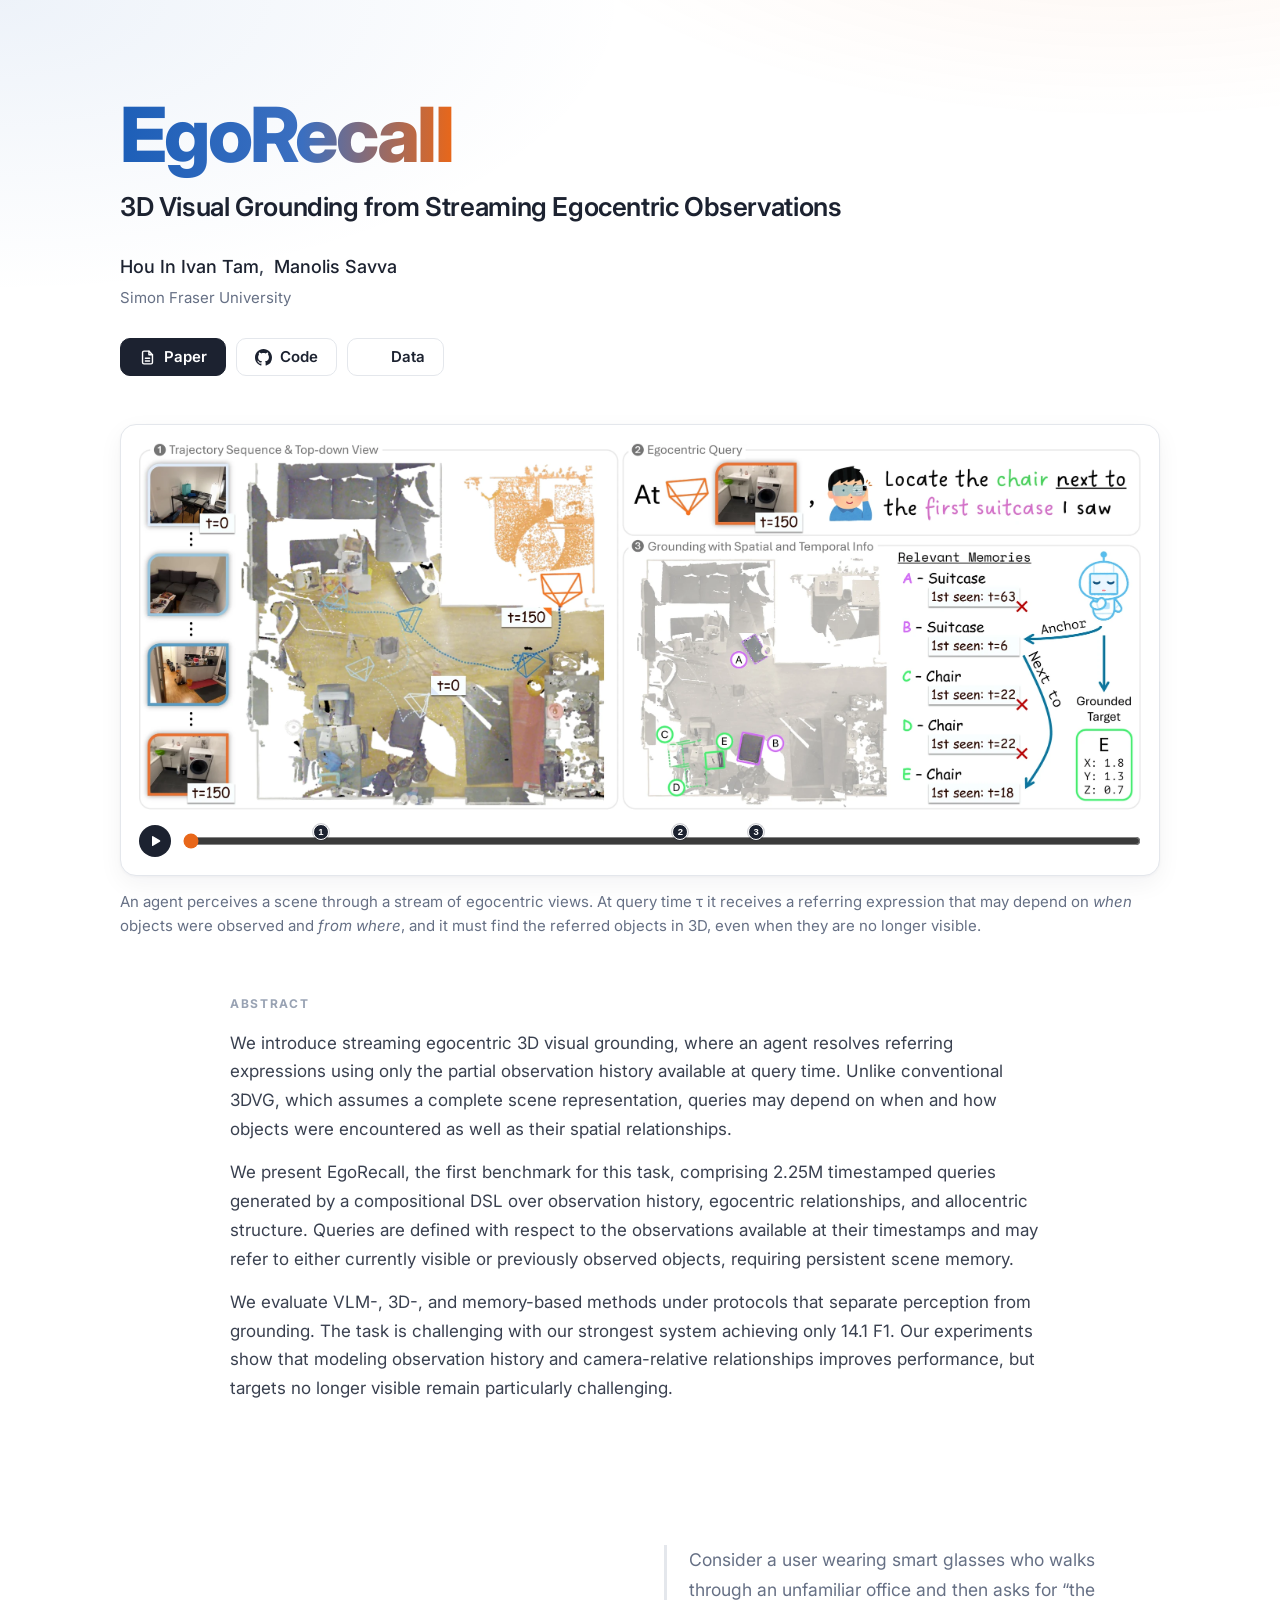
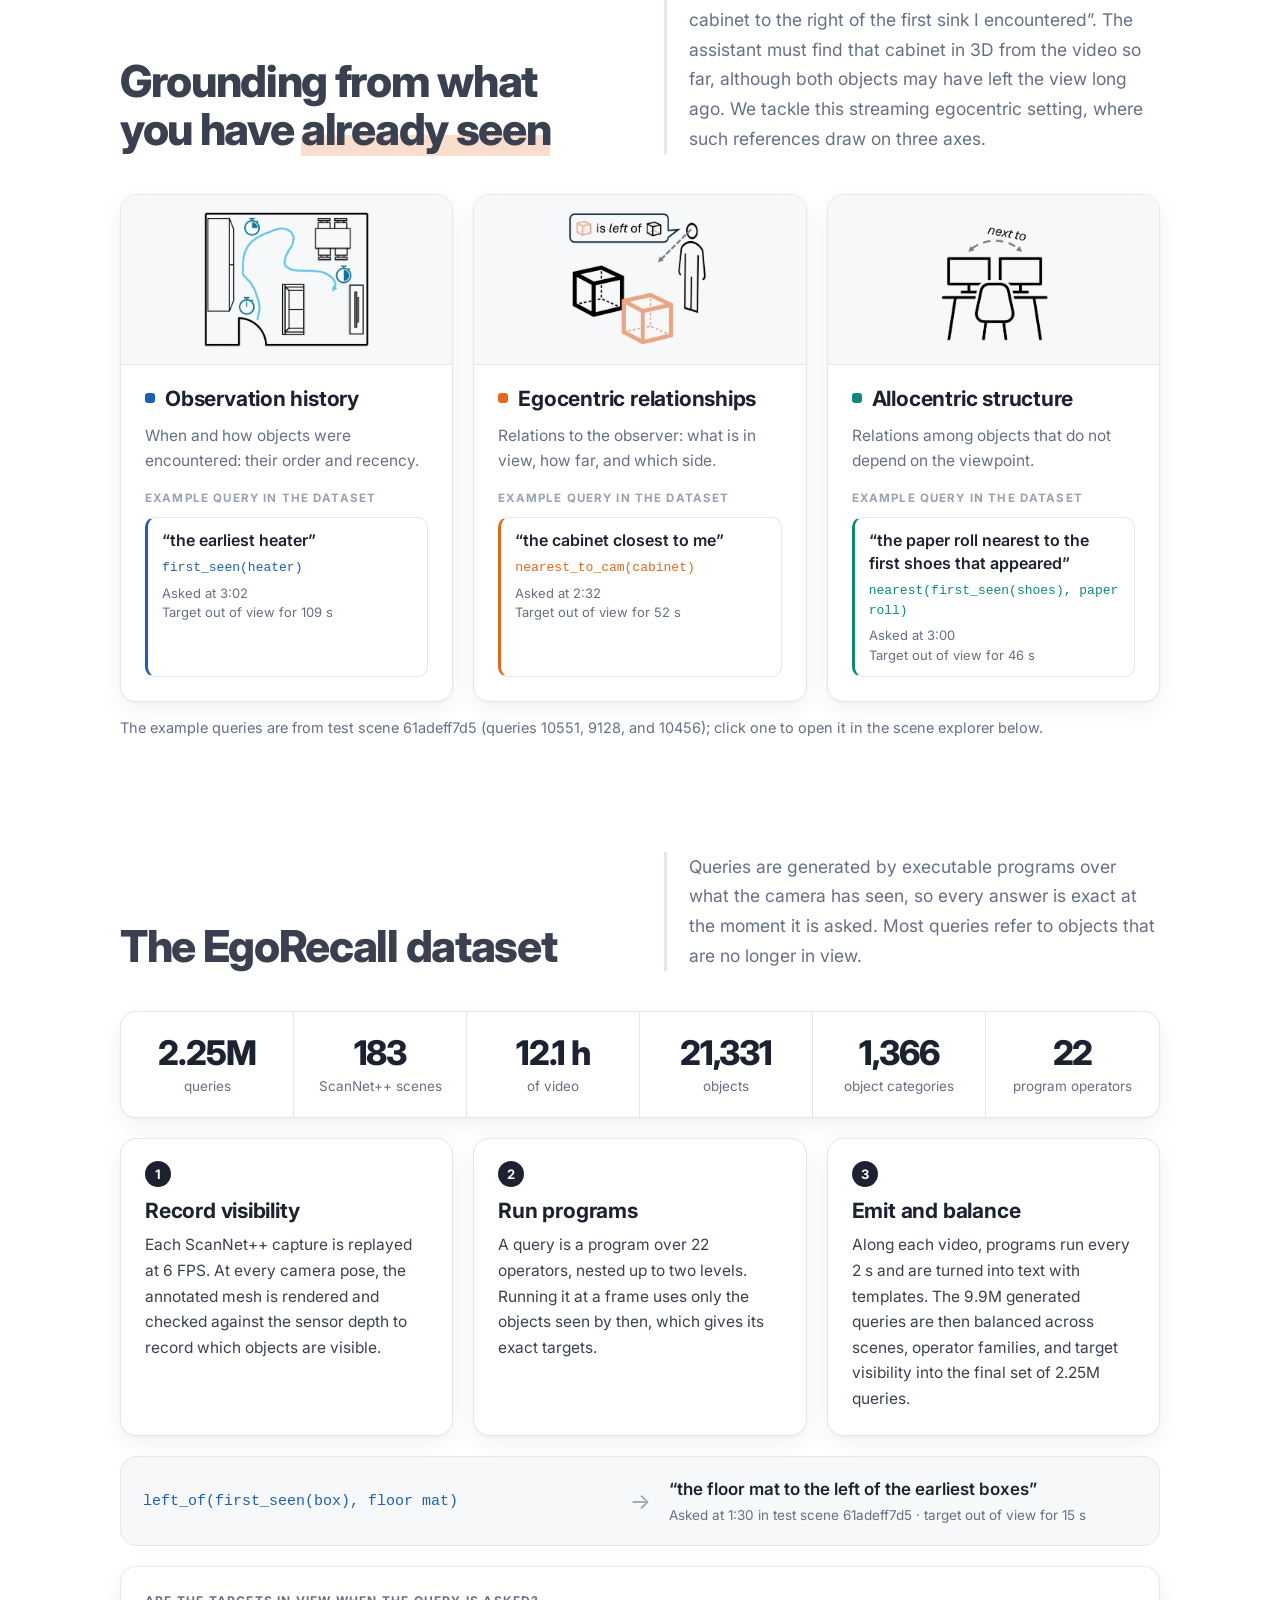
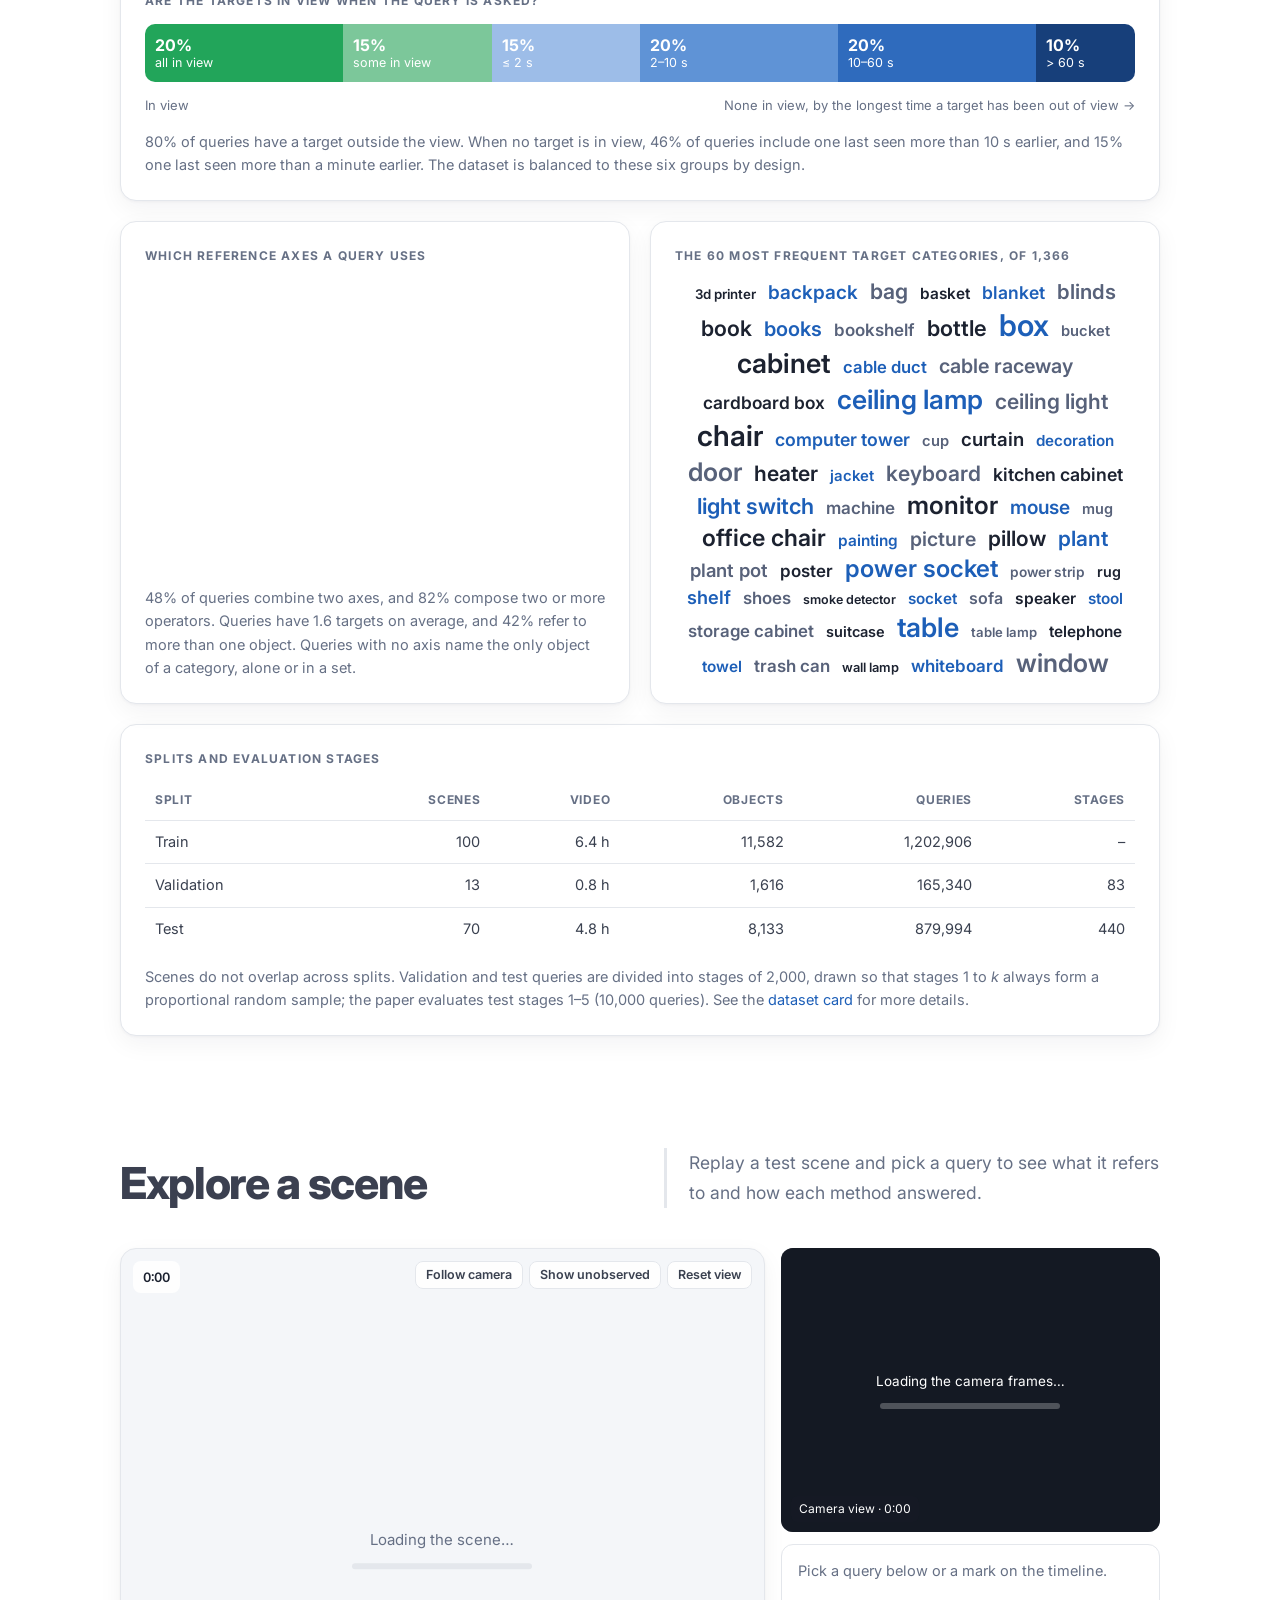
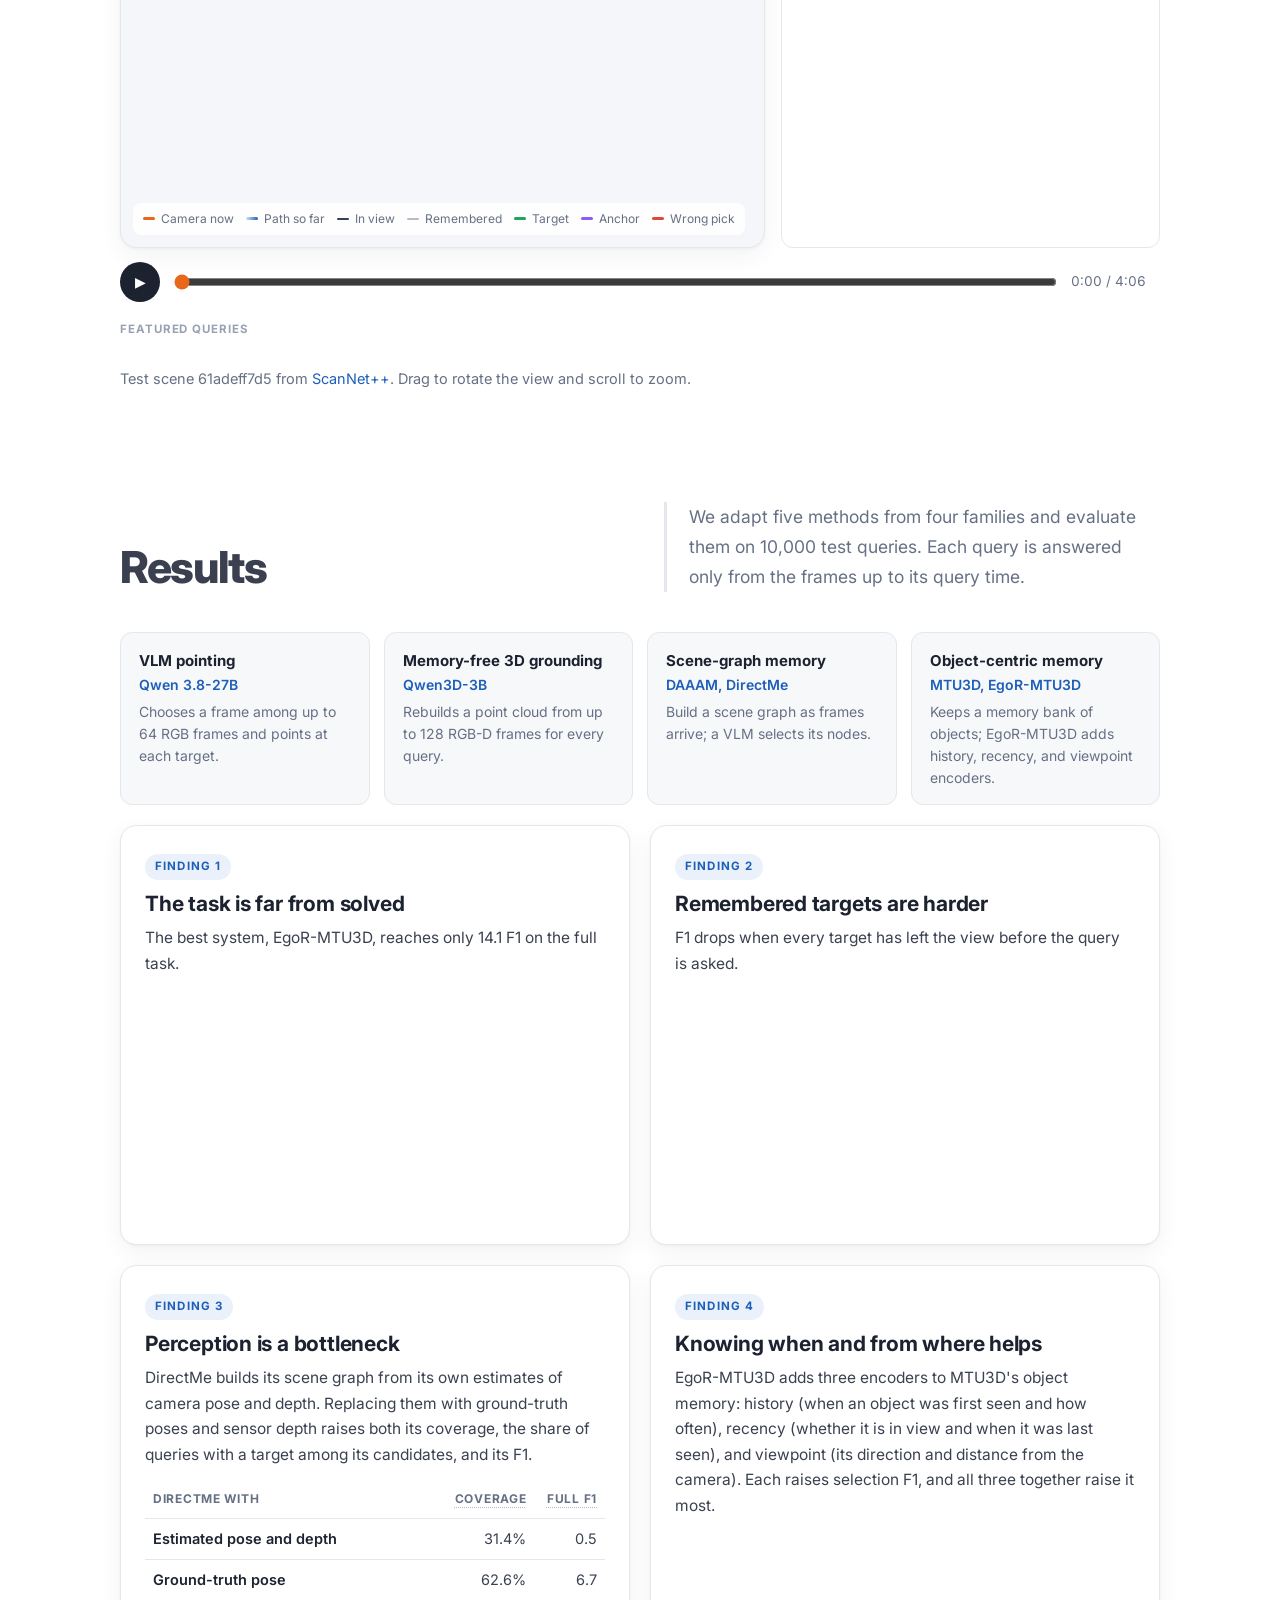
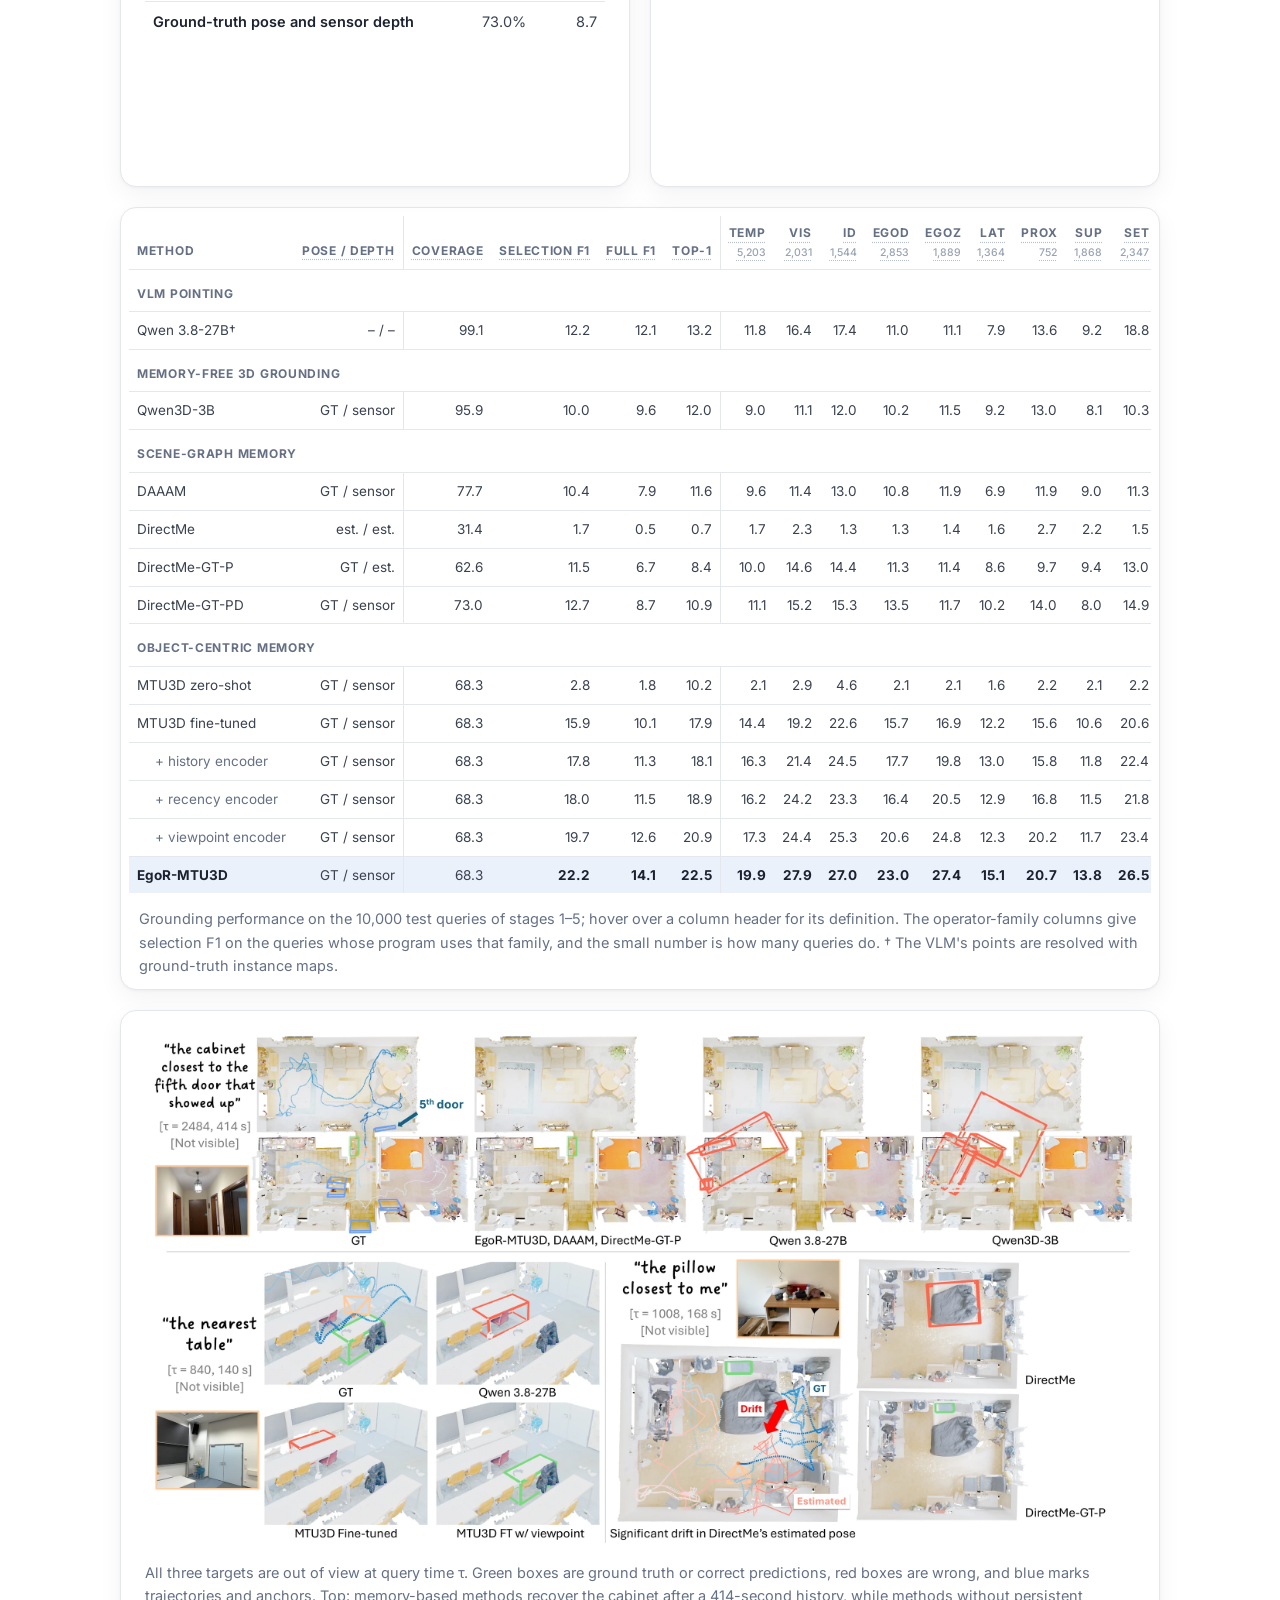
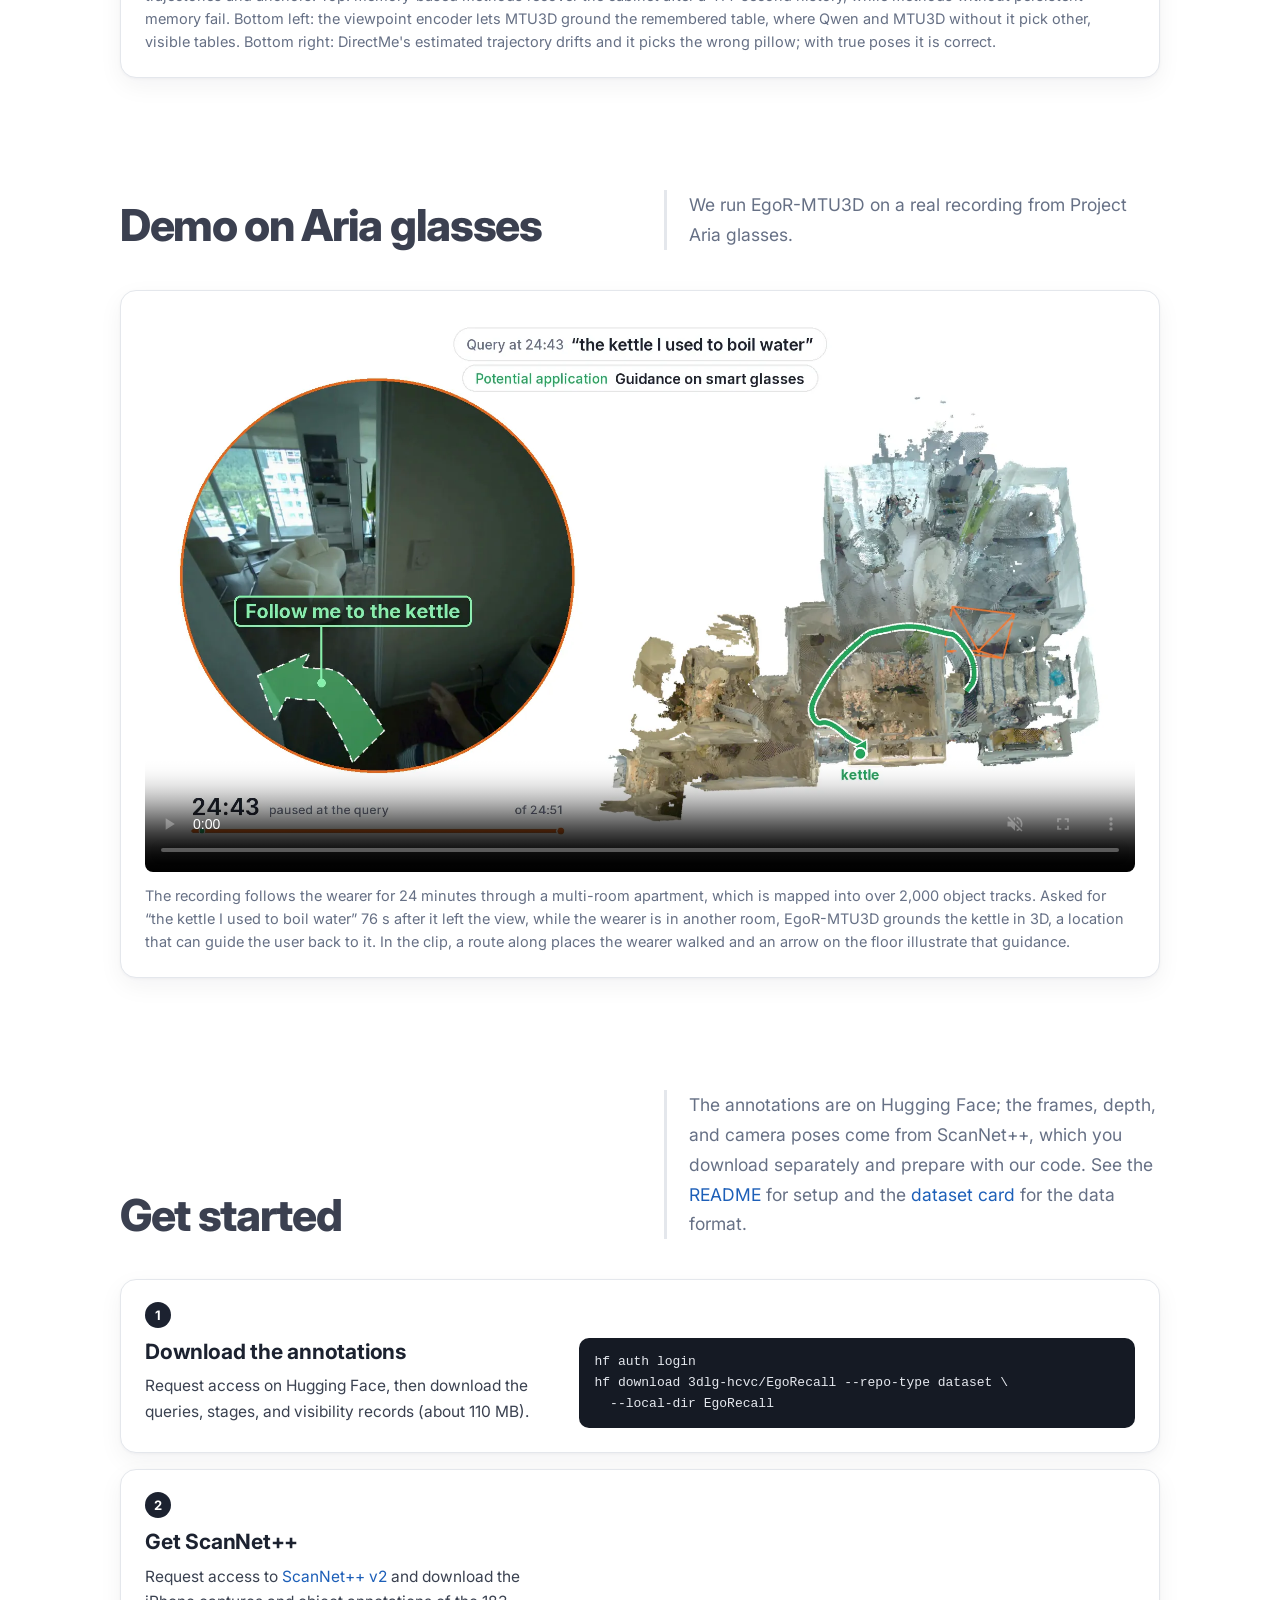
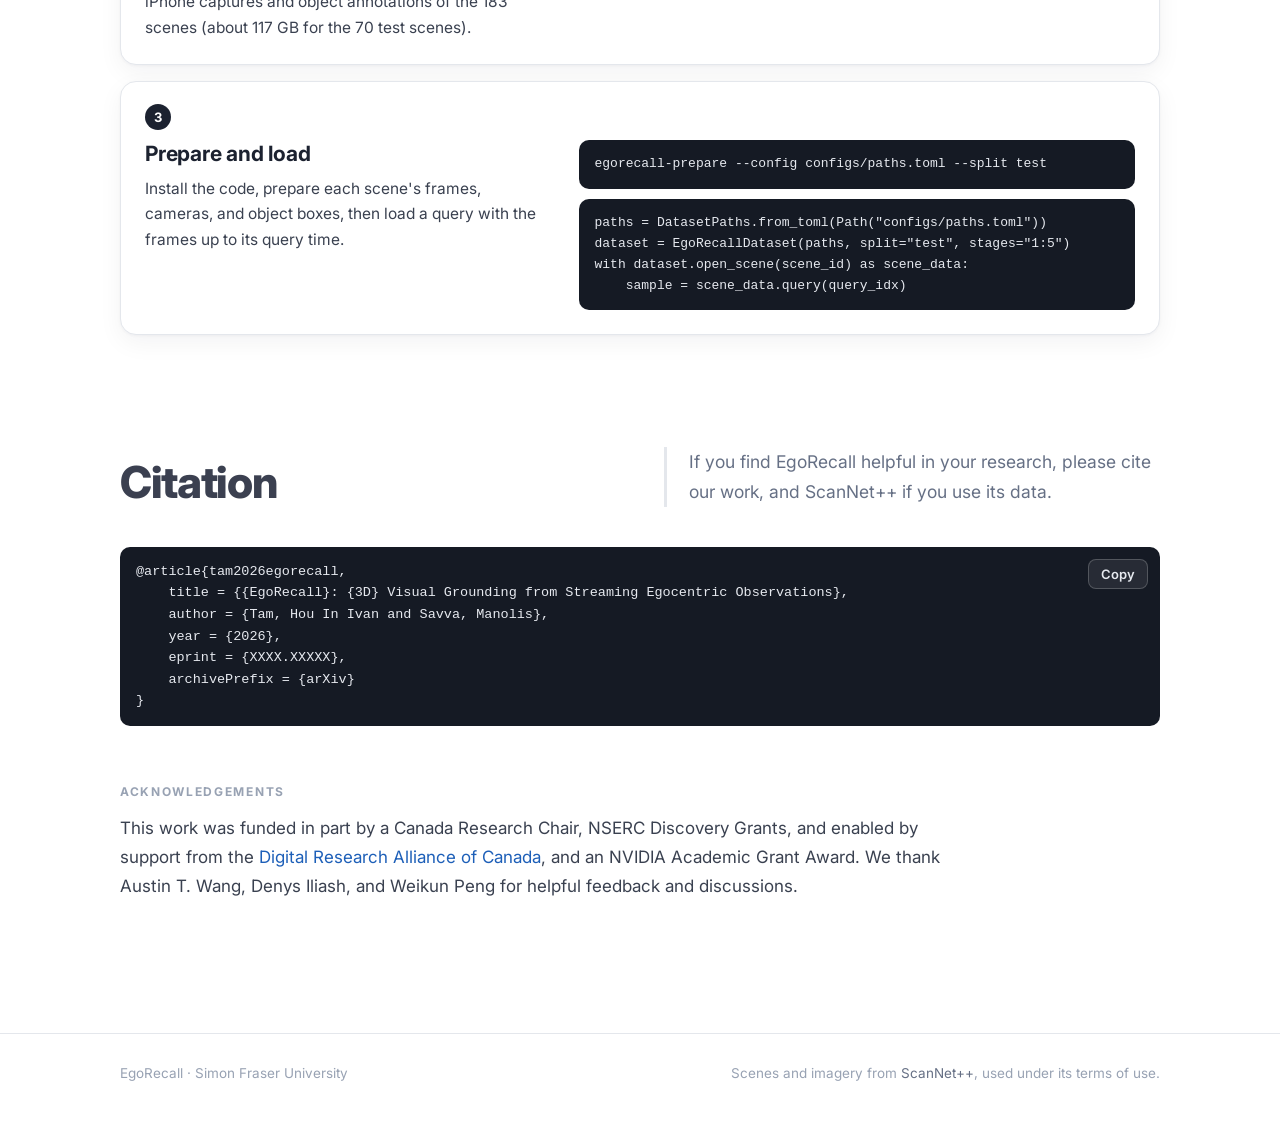
==== commit f5b6704a: "New site" ====
--- a/docs/index.html
+++ b/docs/index.html
@@ -107,8 +107,27 @@
 
   <figure class="container hero-figure">
     <div class="frame">
-      <a class="zoom" href="static/images/teaser.webp"><img src="static/images/teaser.webp" width="2560" height="945"
-           alt="Left: egocentric frames and a top-down map with the camera trajectory. Right: a query at time 150, “Locate the chair next to the first suitcase I saw”, grounded by recalling when each suitcase and chair was first seen."></a>
+      <video id="hero-video" data-autoplay muted playsinline preload="none" width="1920" height="708"
+             poster="static/images/teaser.webp"
+             aria-label="Animated teaser. Left: egocentric frames and a top-down map that grows along the camera trajectory up to time 150. Right: the query “Locate the chair next to the first suitcase I saw”, grounded by recalling when each suitcase and chair was first seen.">
+        <source src="static/videos/hero.mp4" type="video/mp4">
+      </video>
+      <!-- The animation plays once and keeps the finished figure; the numbered marks play from where each panel starts -->
+      <div class="timeline is-compact" data-timeline="hero-video">
+        <button type="button" class="play-button" aria-label="Play">
+          <svg class="icon-play" viewBox="0 0 16 16" fill="currentColor" aria-hidden="true"><path d="M4 2.5v11a1 1 0 0 0 1.5.86l9-5.5a1 1 0 0 0 0-1.72l-9-5.5A1 1 0 0 0 4 2.5z"/></svg>
+          <svg class="icon-pause" viewBox="0 0 16 16" fill="currentColor" aria-hidden="true"><rect x="3" y="2" width="3.5" height="12" rx="1"/><rect x="9.5" y="2" width="3.5" height="12" rx="1"/></svg>
+          <svg class="icon-replay" viewBox="0 0 16 16" fill="none" stroke="currentColor" stroke-width="2.2" stroke-linecap="round" stroke-linejoin="round" aria-hidden="true"><path d="M13.5 8.5a5.5 5.5 0 1 1-1.6-3.9"/><path d="M12.5 2v3.2H9.3"/></svg>
+        </button>
+        <div class="track">
+          <input type="range" min="0" max="17.4" step="0.04" value="0" aria-label="Position in the animation">
+          <div class="markers">
+            <button type="button" class="marker is-stage" data-time="2.4" title="Play from panel 1: the trajectory and top-down view" aria-label="Play from panel 1: the trajectory and top-down view">1</button>
+            <button type="button" class="marker is-stage" data-time="9.04" title="Play from panel 2: the egocentric query" aria-label="Play from panel 2: the egocentric query">2</button>
+            <button type="button" class="marker is-stage" data-time="10.44" title="Play from panel 3: grounding" aria-label="Play from panel 3: grounding">3</button>
+          </div>
+        </div>
+      </div>
     </div>
     <figcaption>
       An agent perceives a scene through a stream of egocentric views.
@@ -321,12 +340,19 @@
               <li><span class="swatch swatch-anchor"></span>Anchor</li>
               <li><span class="swatch swatch-wrong"></span>Wrong pick</li>
             </ul>
-            <p class="viewer-status" id="viewer-status">Loading the scene…</p>
+            <div class="loading viewer-status" id="viewer-status">
+              <span class="loading-text">Loading the scene…</span>
+              <span class="progress" role="progressbar" aria-label="Loading the scene" aria-valuemin="0" aria-valuemax="100"><span class="progress-fill"></span></span>
+            </div>
             <div class="viewer-tooltip" id="viewer-tooltip" hidden></div>
           </div>
           <aside class="explorer-side">
             <div class="frame-panel">
               <video id="explorer-video" muted playsinline preload="auto"></video>
+              <div class="loading frame-status" id="frame-status">
+                <span class="loading-text">Loading the camera frames…</span>
+                <span class="progress" role="progressbar" aria-label="Loading the camera frames" aria-valuemin="0" aria-valuemax="100"><span class="progress-fill"></span></span>
+              </div>
               <span class="frame-label">Camera view · <span id="frame-time">0:00</span></span>
             </div>
             <div class="query-panel" id="query-panel">
@@ -502,11 +528,15 @@
         <p class="lede">We run EgoR-MTU3D on a real recording from Project Aria glasses.</p>
       </div>
       <figure class="card figure-card reveal">
-        <a class="zoom" href="static/images/aria.webp"><img src="static/images/aria.webp" width="2560" height="1483" loading="lazy"
-             alt="Frames from Aria glasses, a 3D map with the wearer's trajectory, and the grounded kettle."></a>
+        <video id="demo-video" data-autoplay muted playsinline controls preload="none" width="1920" height="1080"
+               poster="static/videos/aria.webp"
+               aria-label="The wearer's view from the Aria glasses beside a 3D map that grows as they walk, sped up. At the query, the map flies to the kettle inside EgoR-MTU3D's 3D box; then, as a potential application, a route on the map and an arrow on the floor guide the wearer back to it.">
+          <source src="static/videos/aria.mp4" type="video/mp4">
+        </video>
         <figcaption>
           The recording follows the wearer for 24 minutes through a multi-room apartment, which is mapped into over 2,000 object tracks.
           Asked for “the kettle I used to boil water” 76&nbsp;s after it left the view, while the wearer is in another room, EgoR-MTU3D grounds the kettle in 3D, a location that can guide the user back to it.
+          In the clip, a route along places the wearer walked and an arrow on the floor illustrate that guidance.
         </figcaption>
       </figure>
     </div>
--- a/docs/static/css/site.css
+++ b/docs/static/css/site.css
@@ -371,6 +371,26 @@
   font-size: 12px;
   font-variant-numeric: tabular-nums;
 }
+/* Download progress in the 3D view and over the camera panel: a label with the percentage above a bar that fills; the
+   bar slides when the server gives no file size */
+.loading { display: grid; justify-items: center; gap: 10px; font-variant-numeric: tabular-nums; }
+.loading[hidden] { display: none; }
+.progress { position: relative; width: 180px; height: 6px; overflow: hidden; border-radius: 3px; background: var(--line); }
+.progress-fill {
+  position: absolute;
+  top: 0;
+  bottom: 0;
+  left: 0;
+  width: 0;
+  border-radius: 3px;
+  background: var(--blue);
+  transition: width 0.2s linear;
+}
+.loading.is-indeterminate .progress-fill { width: 30%; animation: progress-slide 1.2s ease-in-out infinite; }
+@keyframes progress-slide { from { left: -30%; } to { left: 100%; } }
+.frame-status { position: absolute; inset: 0; align-content: center; background: rgba(21, 26, 36, 0.6); color: #fff; font-size: 13.5px; }
+.frame-status .progress { width: 60%; max-width: 180px; background: rgba(255, 255, 255, 0.25); }
+.frame-status .progress-fill { background: #fff; }
 .query-panel {
   flex: 1;
   min-height: 0;
@@ -670,6 +690,34 @@
 .zoom { display: block; cursor: zoom-in; }
 .figure-card figcaption { margin-top: 12px; color: var(--muted); font-size: 14.5px; line-height: 1.6; }
 
+/* ---------- Videos: the hero animation and the Aria clip ---------- */
+
+.figure-card video, .hero-figure video { display: block; width: 100%; height: auto; border-radius: 8px; }
+/* The hero's timeline: the explorer's, smaller, with numbered marks where the teaser's three panels start */
+.timeline.is-compact { gap: 12px; margin-top: 12px; }
+.timeline.is-compact .play-button { display: grid; place-items: center; width: 32px; height: 32px; padding: 0; }
+.timeline.is-compact .track { height: 32px; }
+.play-button svg { display: none; width: 12px; height: 12px; }
+.play-button[data-state="paused"] .icon-play,
+.play-button[data-state="playing"] .icon-pause,
+.play-button[data-state="ended"] .icon-replay { display: block; }
+.marker.is-stage {
+  top: -1px;
+  display: grid;
+  place-items: center;
+  width: 16px;
+  height: 16px;
+  margin-left: -8px;
+  border-width: 1.5px;
+  background: var(--ink);
+  color: #fff;
+  font-size: 9.5px;
+  font-weight: 700;
+  line-height: 1;
+}
+.marker.is-stage:hover { background: var(--blue); }
+html:not(.js) .timeline.is-compact { display: none; }
+
 /* ---------- Get started ---------- */
 
 .start-list { display: grid; gap: 16px; }
@@ -727,6 +775,7 @@
   html { scroll-behavior: auto; }
   .js .reveal { opacity: 1; transform: none; transition: none; }
   .button, .topbar { transition: none; }
+  .loading.is-indeterminate .progress-fill { width: 100%; animation: none; opacity: 0.5; }
 }
 
 /* ---------- Narrower screens ---------- */
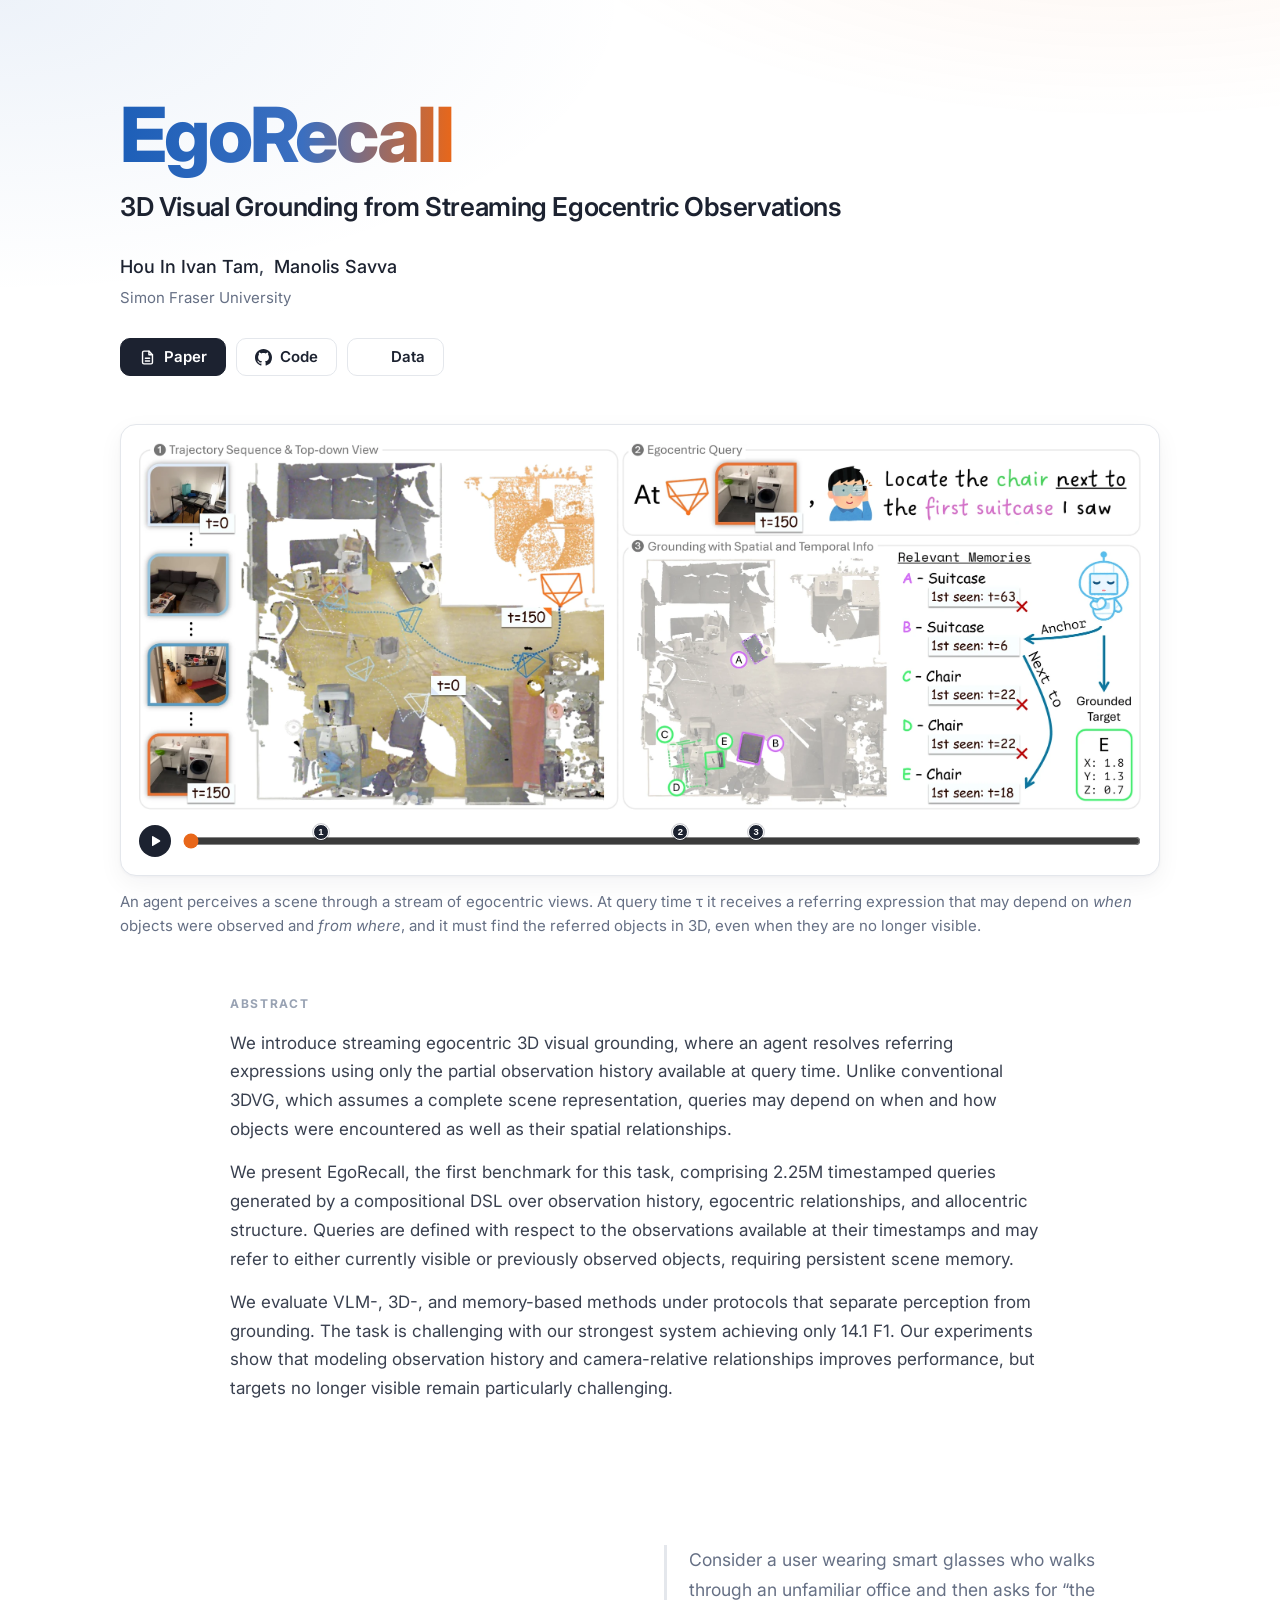
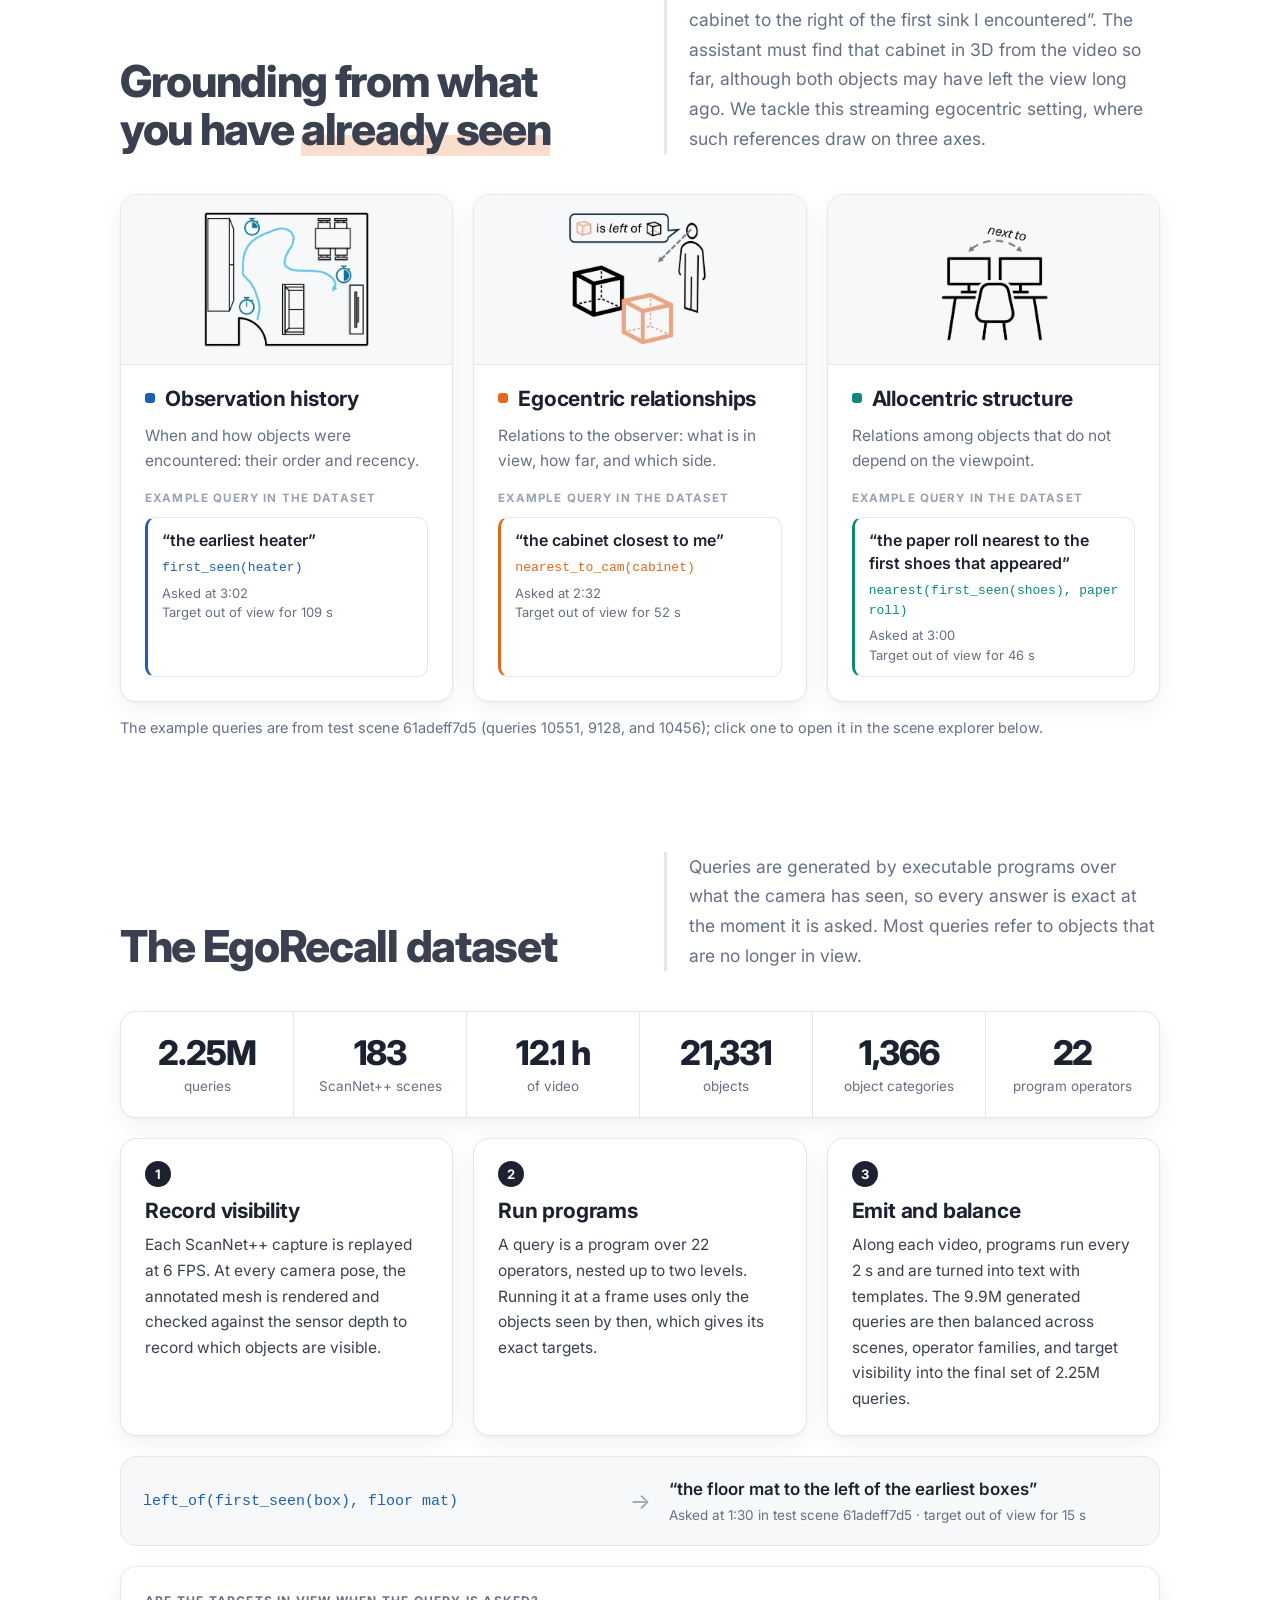
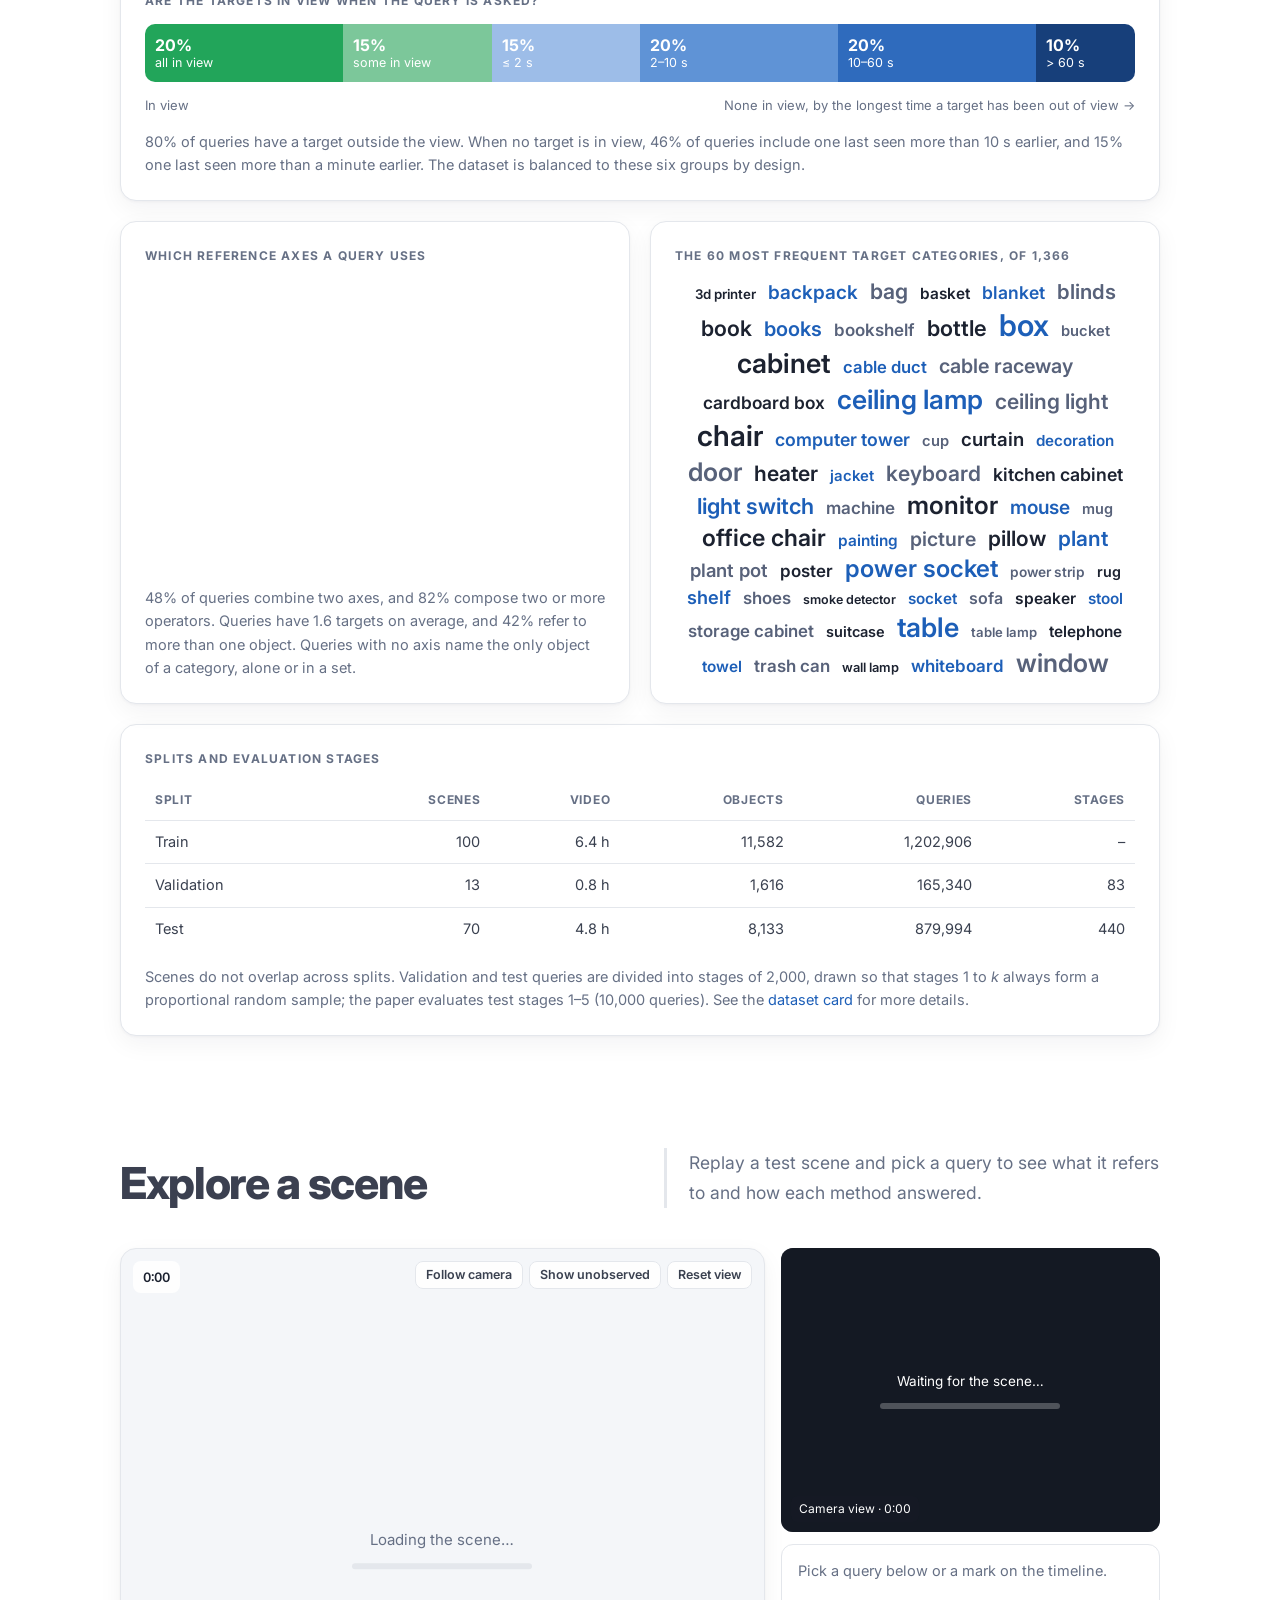
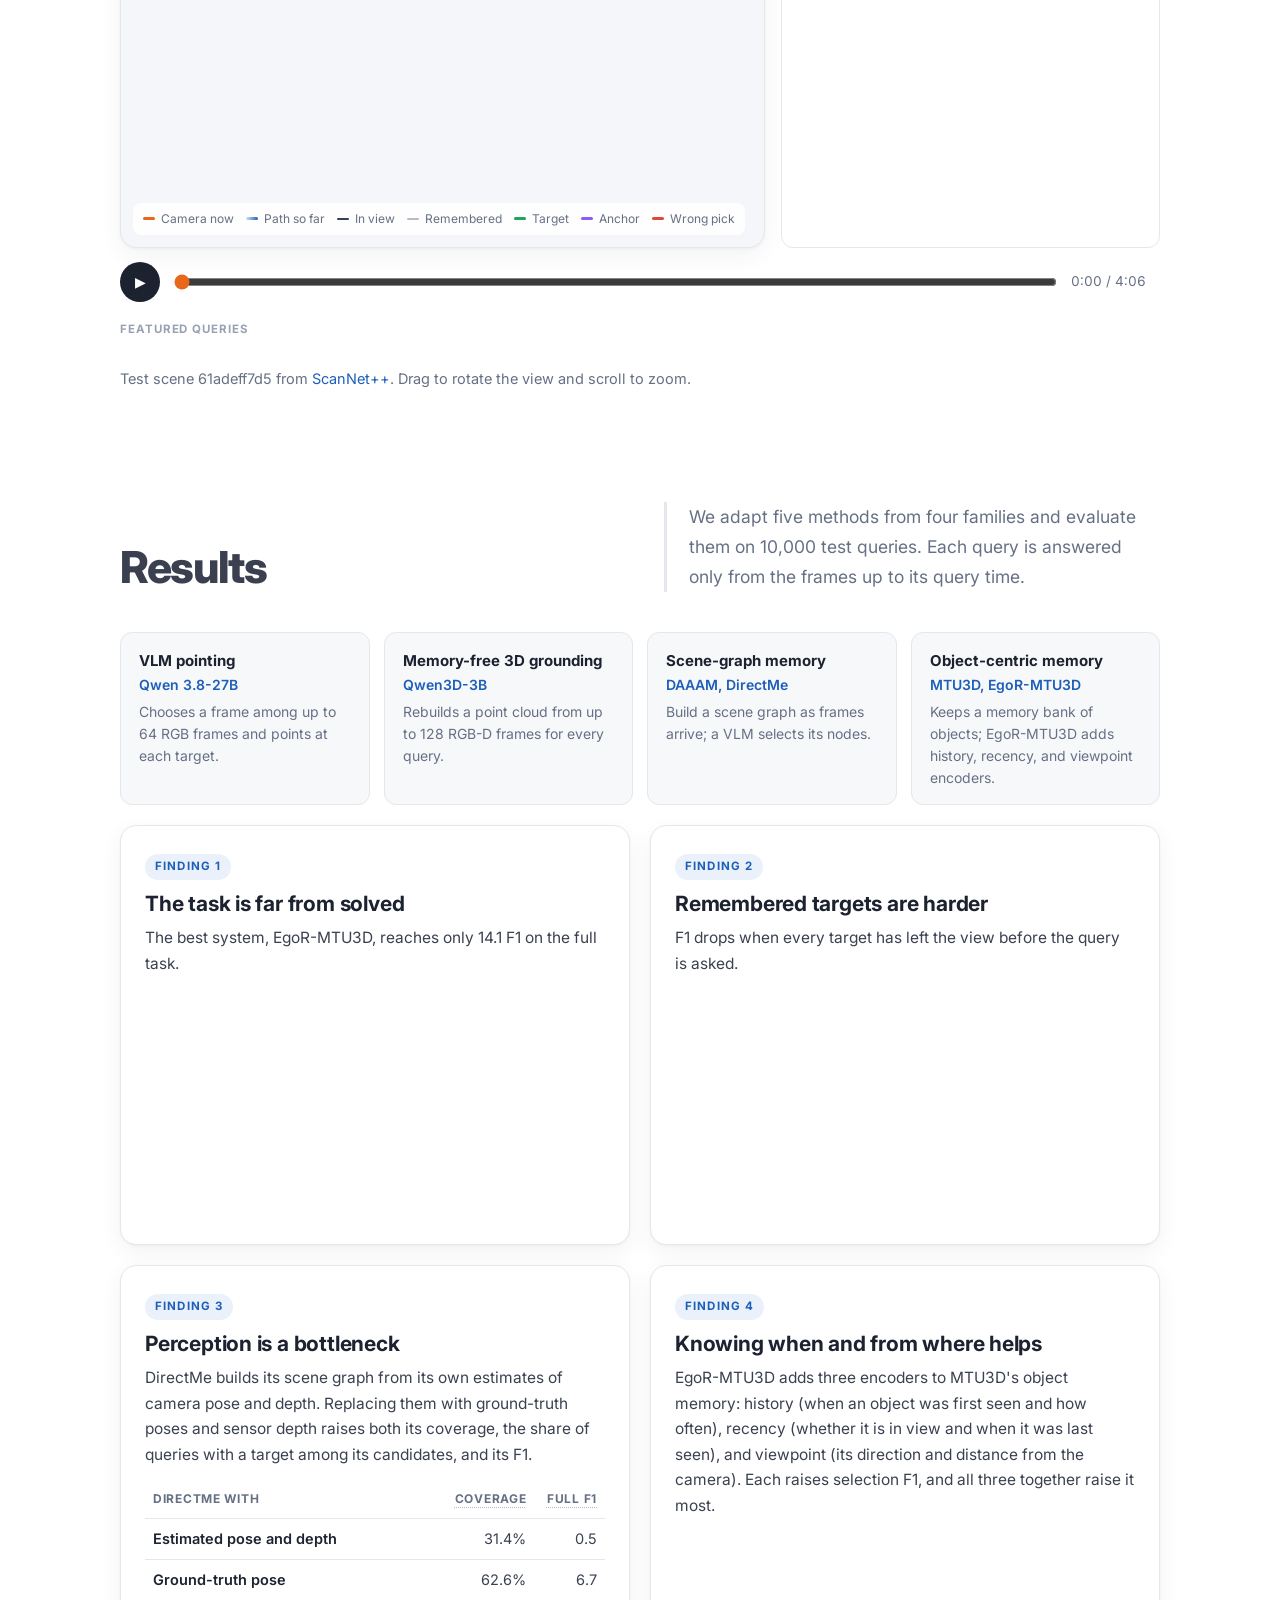
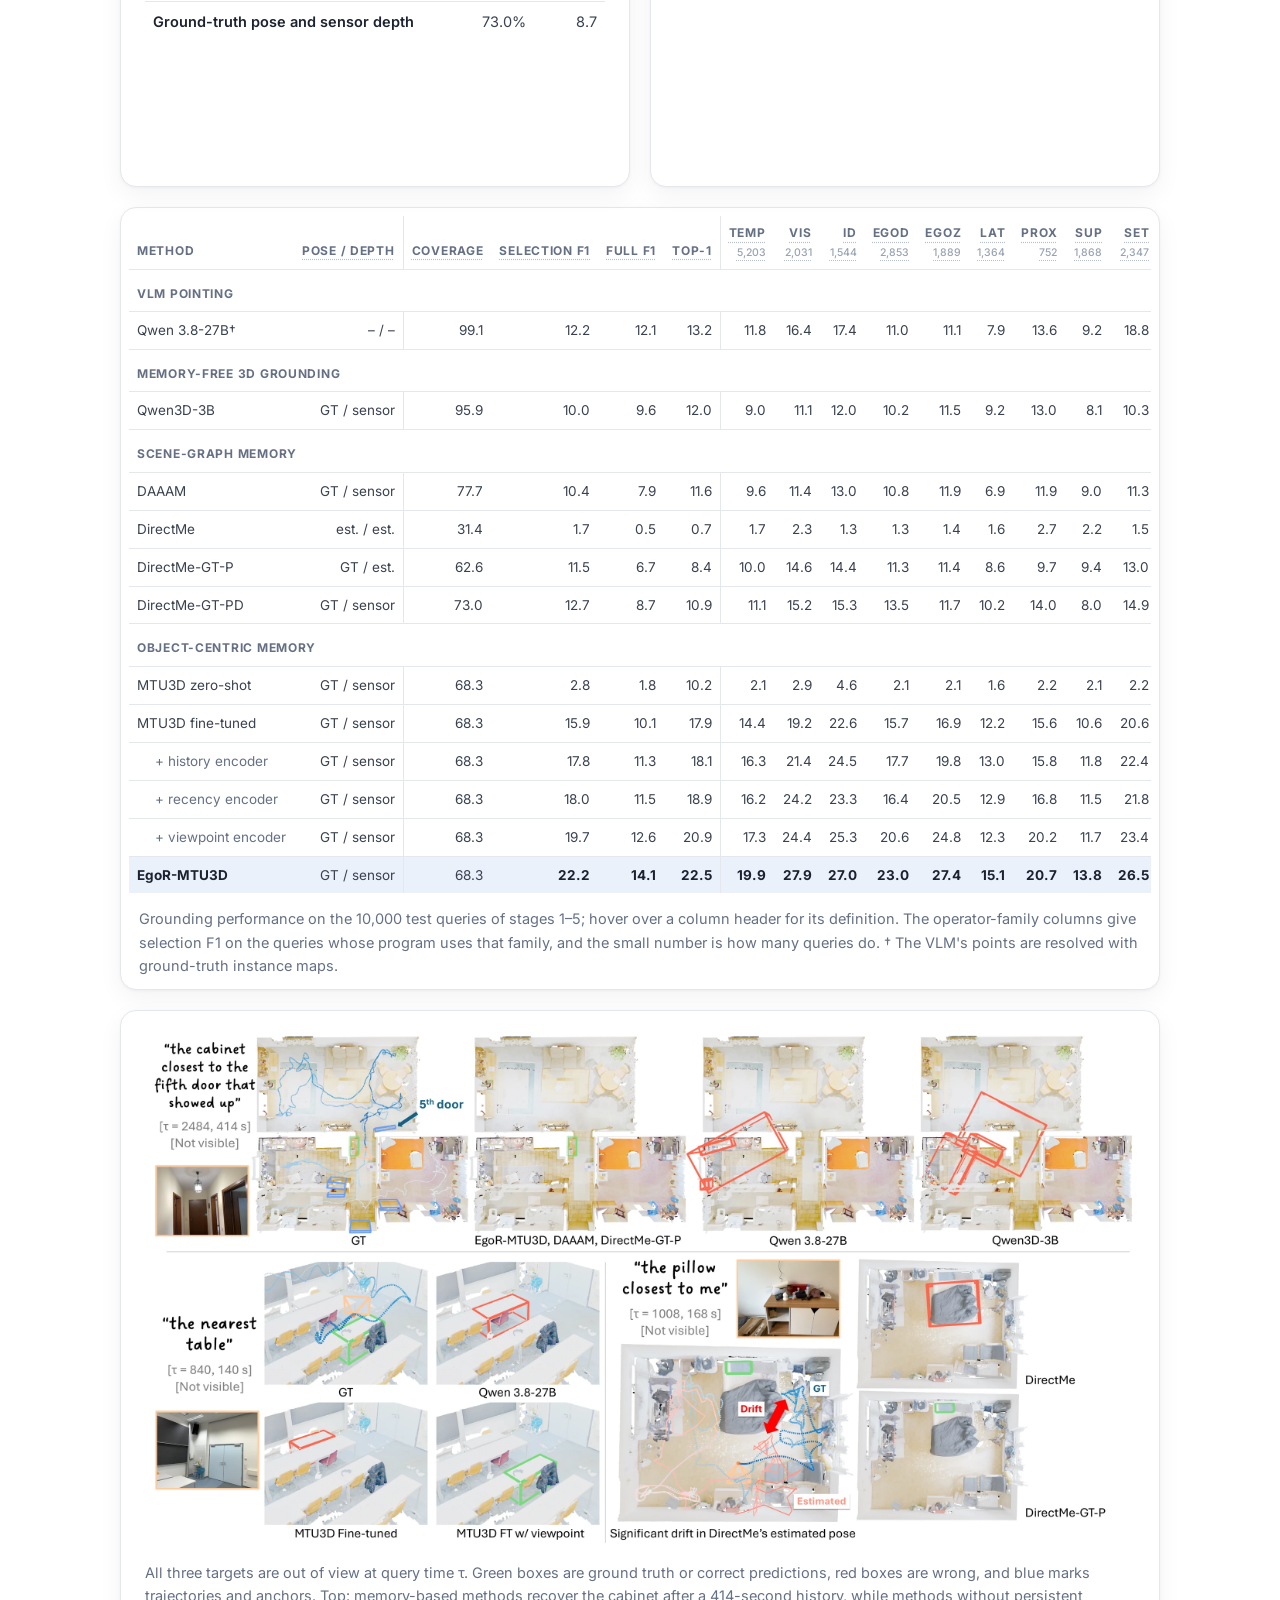
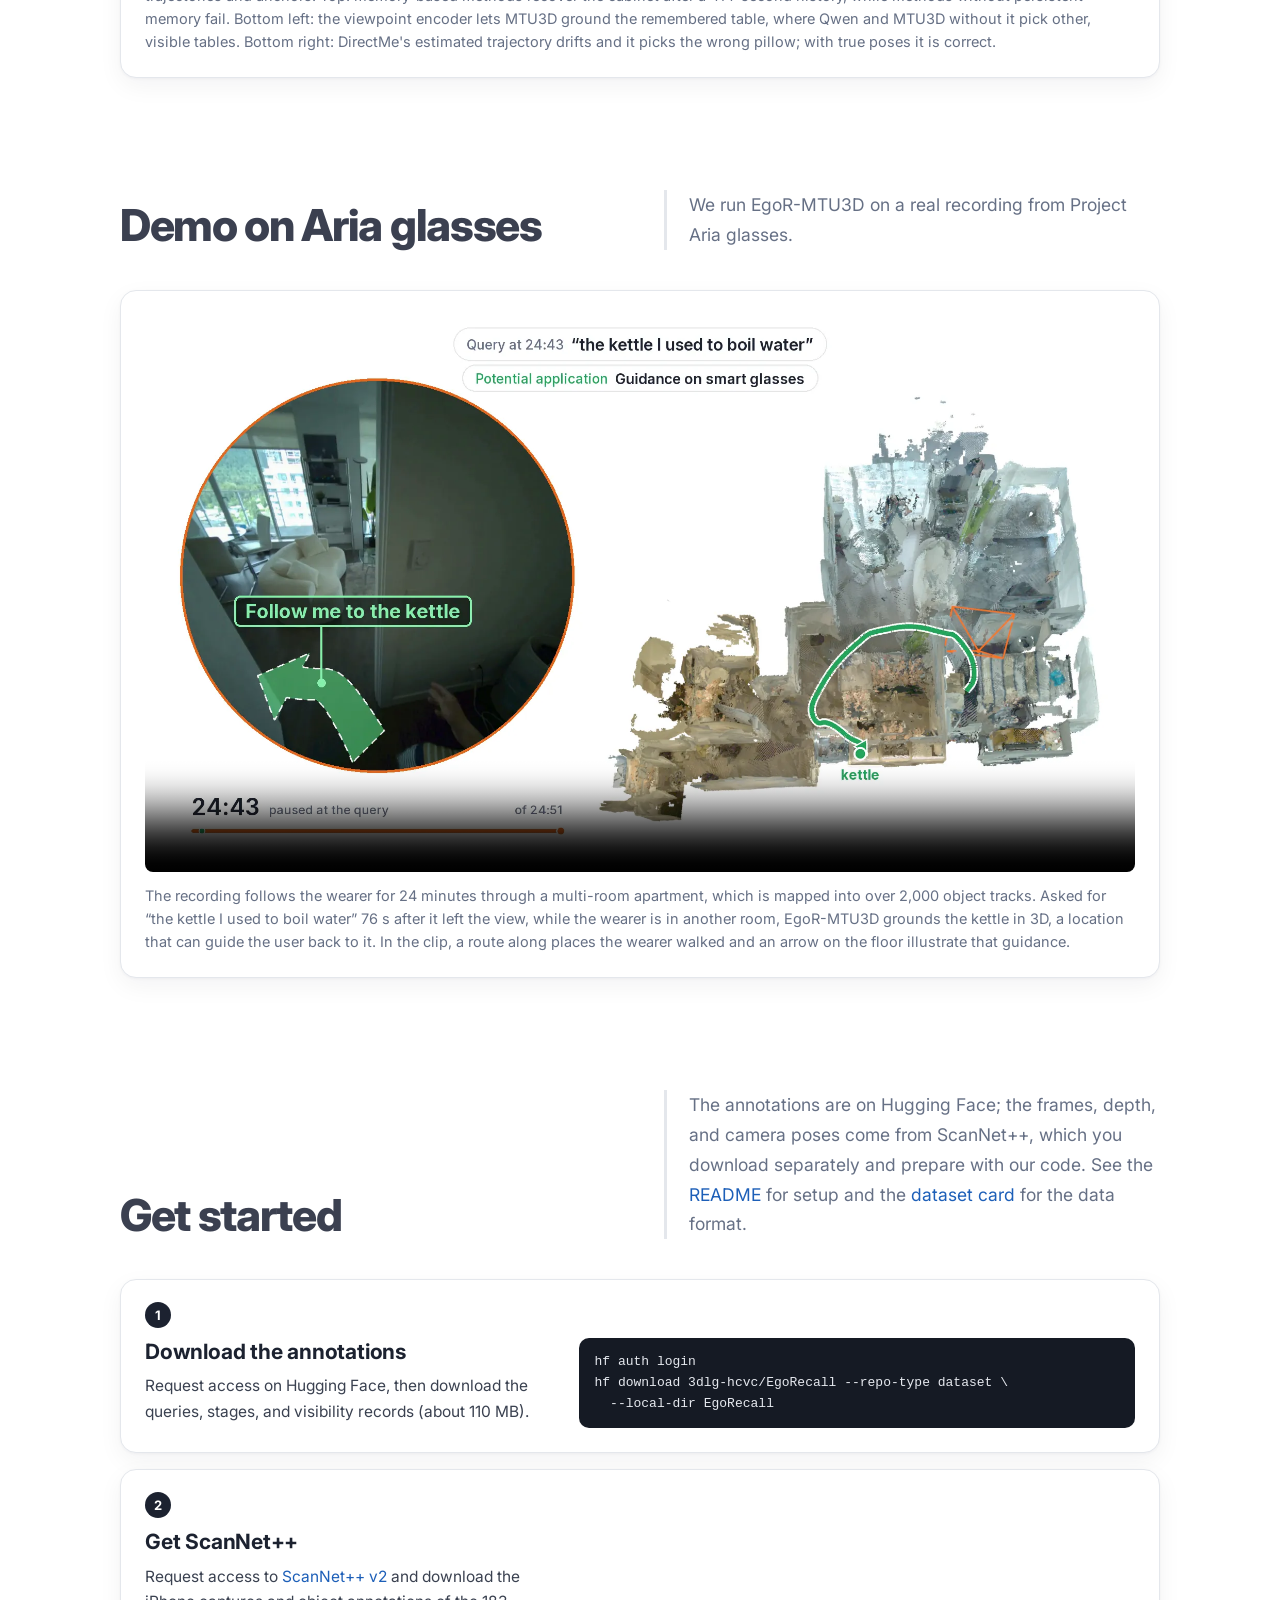
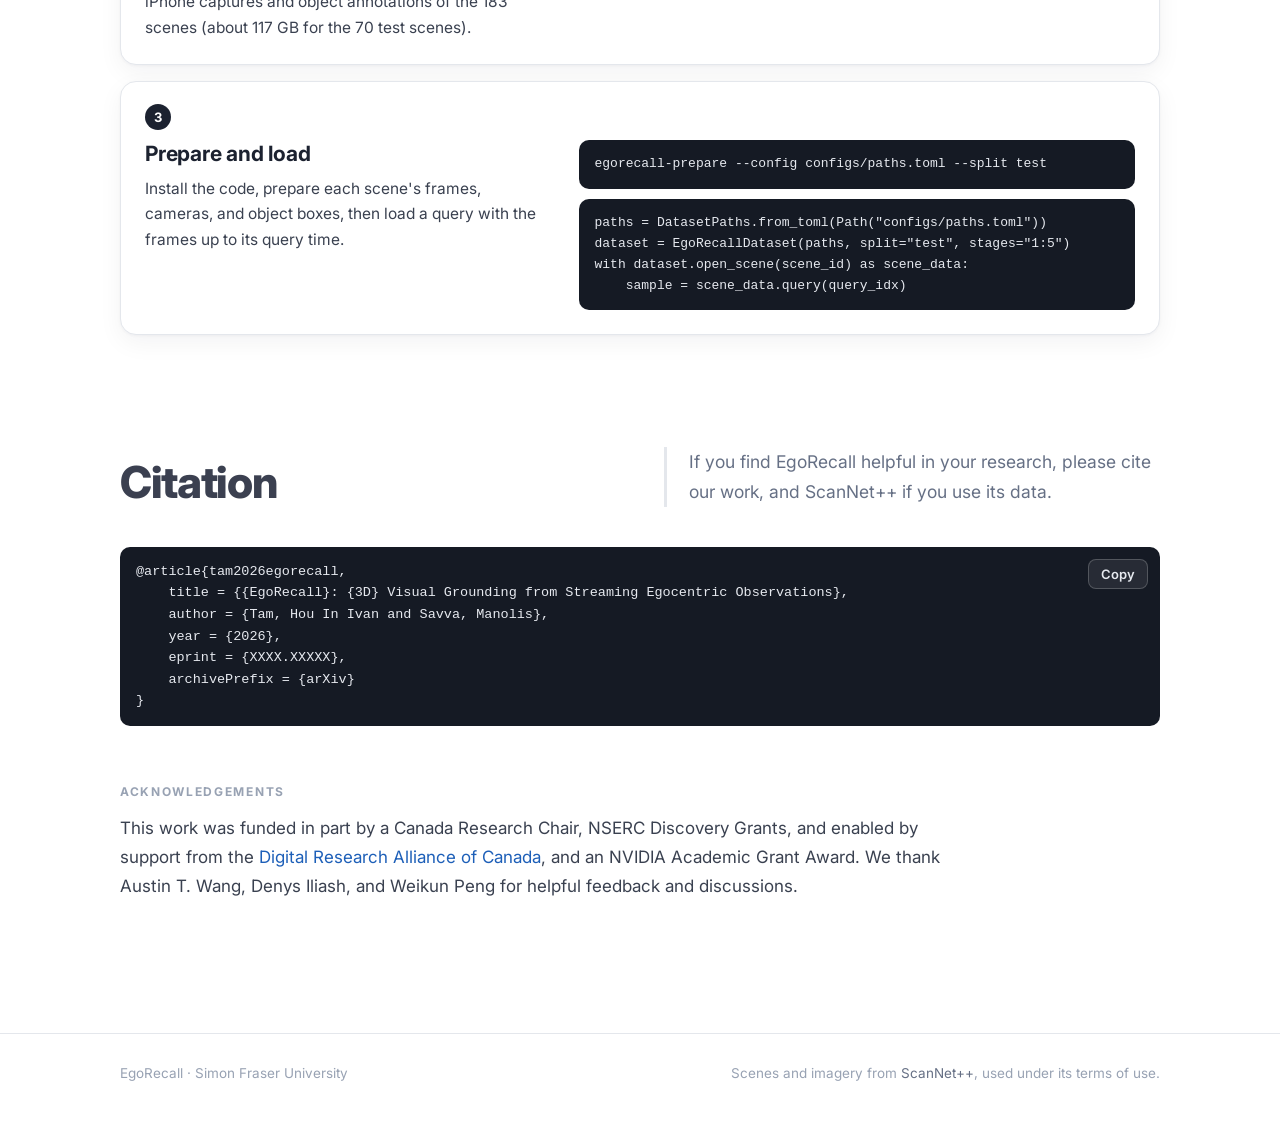
==== commit 30dfd2ab: "More robust loading" ====
--- a/docs/index.html
+++ b/docs/index.html
@@ -350,7 +350,7 @@
             <div class="frame-panel">
               <video id="explorer-video" muted playsinline preload="auto"></video>
               <div class="loading frame-status" id="frame-status">
-                <span class="loading-text">Loading the camera frames…</span>
+                <span class="loading-text">Waiting for the scene…</span>
                 <span class="progress" role="progressbar" aria-label="Loading the camera frames" aria-valuemin="0" aria-valuemax="100"><span class="progress-fill"></span></span>
               </div>
               <span class="frame-label">Camera view · <span id="frame-time">0:00</span></span>
--- a/docs/static/css/site.css
+++ b/docs/static/css/site.css
@@ -375,6 +375,17 @@
    bar slides when the server gives no file size */
 .loading { display: grid; justify-items: center; gap: 10px; font-variant-numeric: tabular-nums; }
 .loading[hidden] { display: none; }
+.loading-text { max-width: 340px; text-align: center; }
+.reload-button {
+  padding: 5px 12px;
+  border: 1px solid var(--line);
+  border-radius: 8px;
+  background: #fff;
+  color: var(--ink);
+  font: 600 12.5px/1.3 "Inter", sans-serif;
+  cursor: pointer;
+}
+.reload-button:hover { border-color: #cfd4dc; }
 .progress { position: relative; width: 180px; height: 6px; overflow: hidden; border-radius: 3px; background: var(--line); }
 .progress-fill {
   position: absolute;
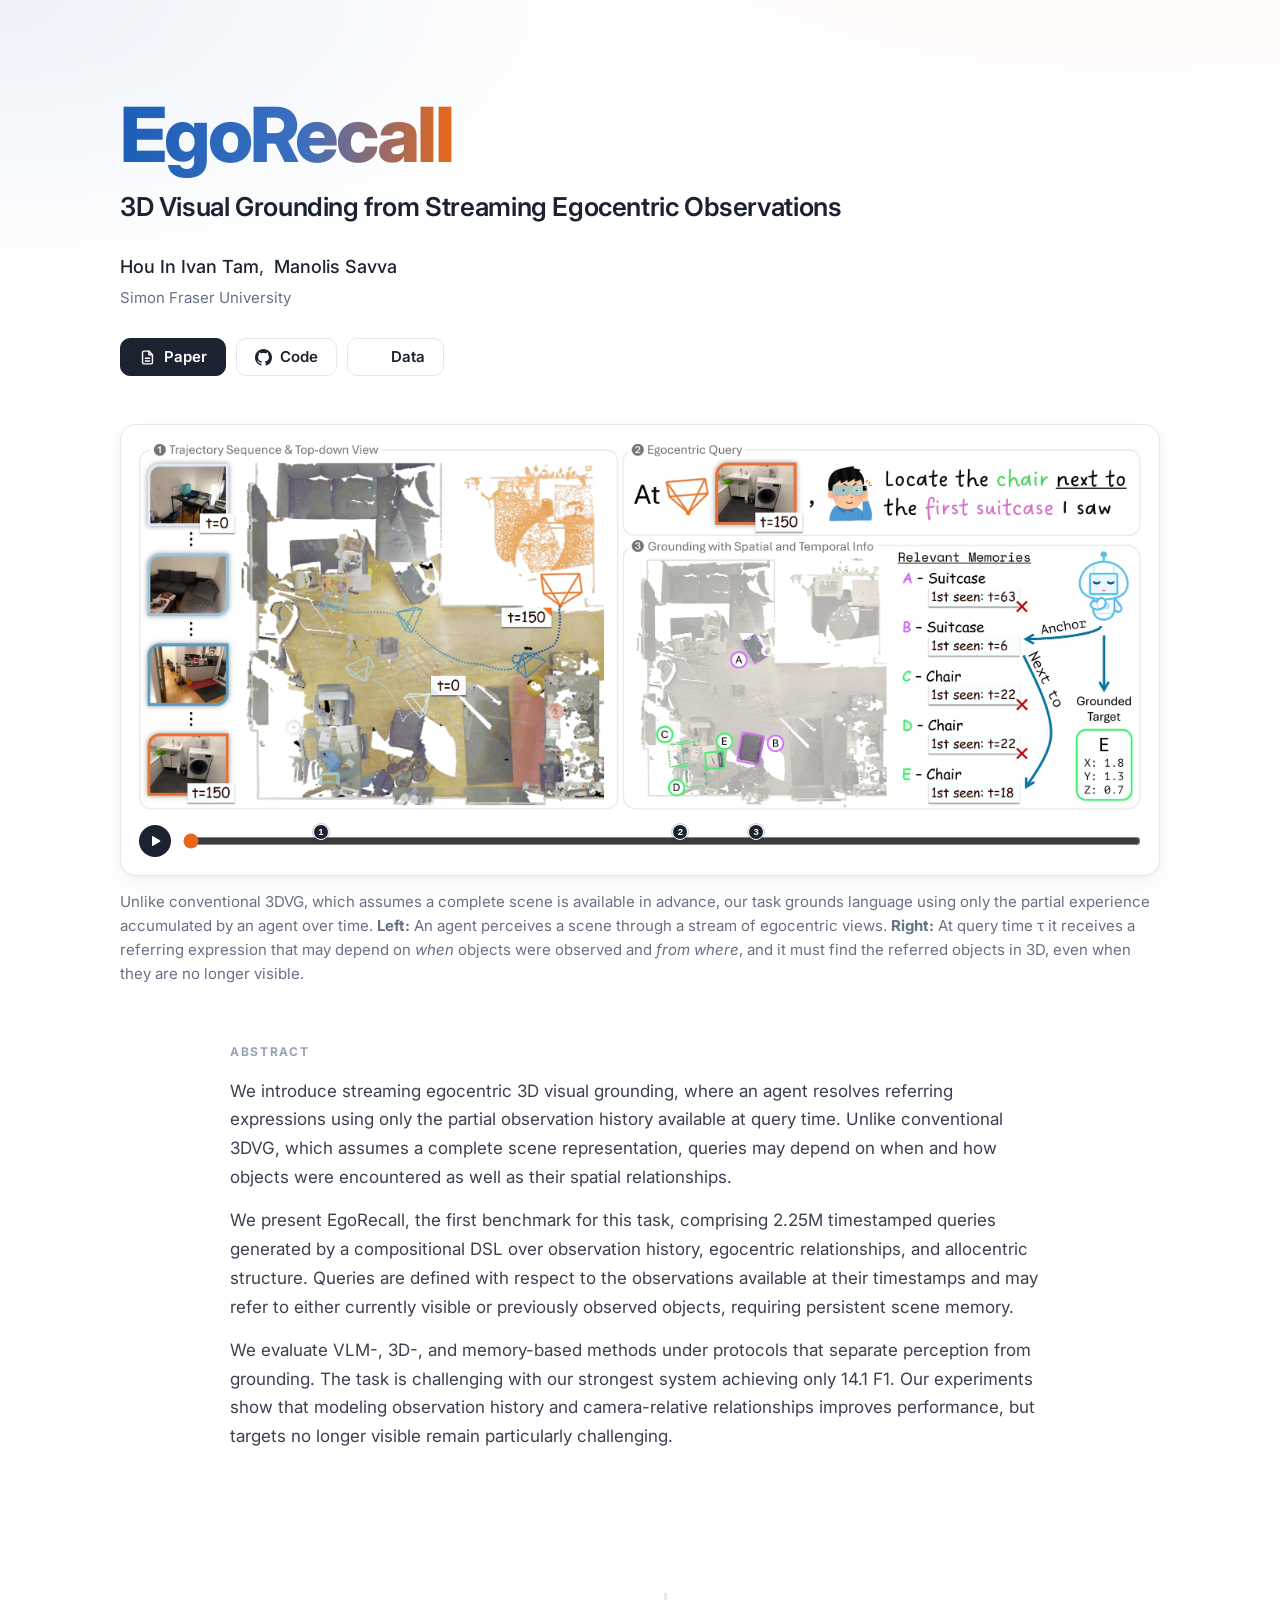
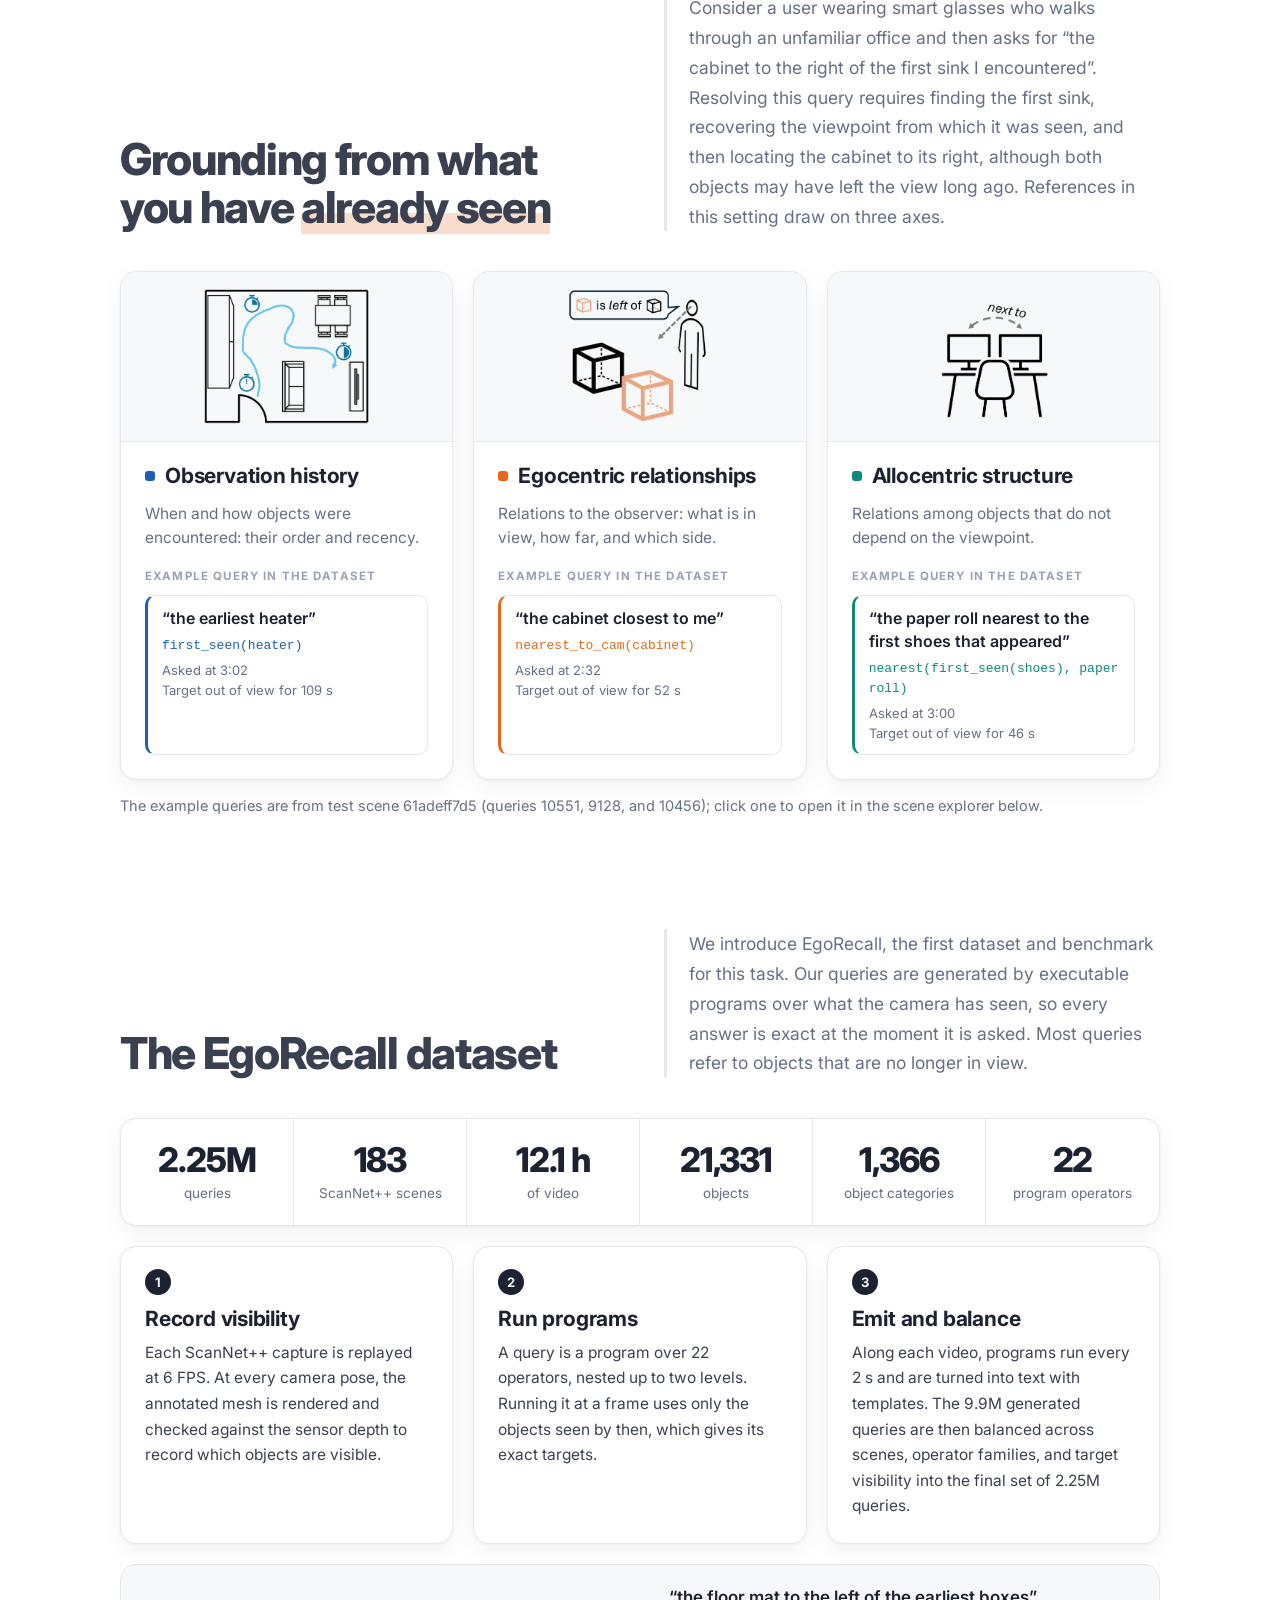
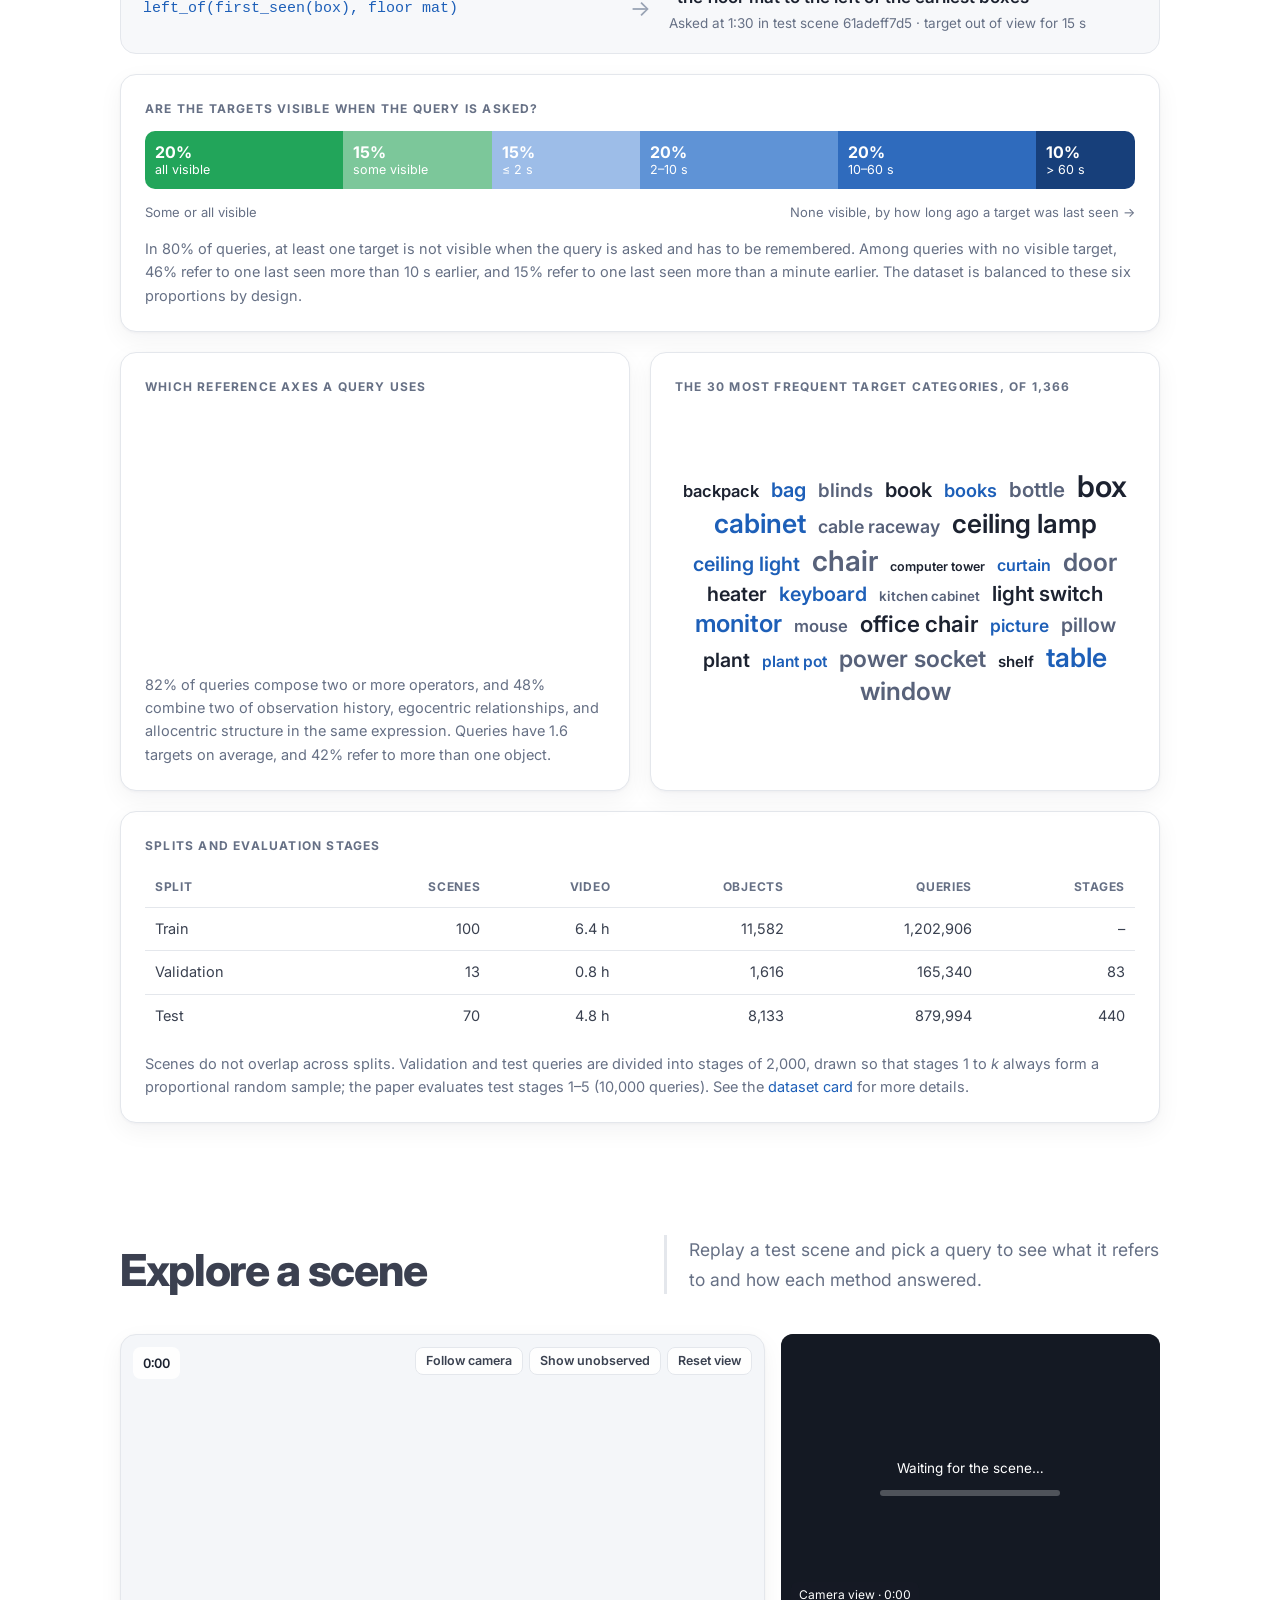
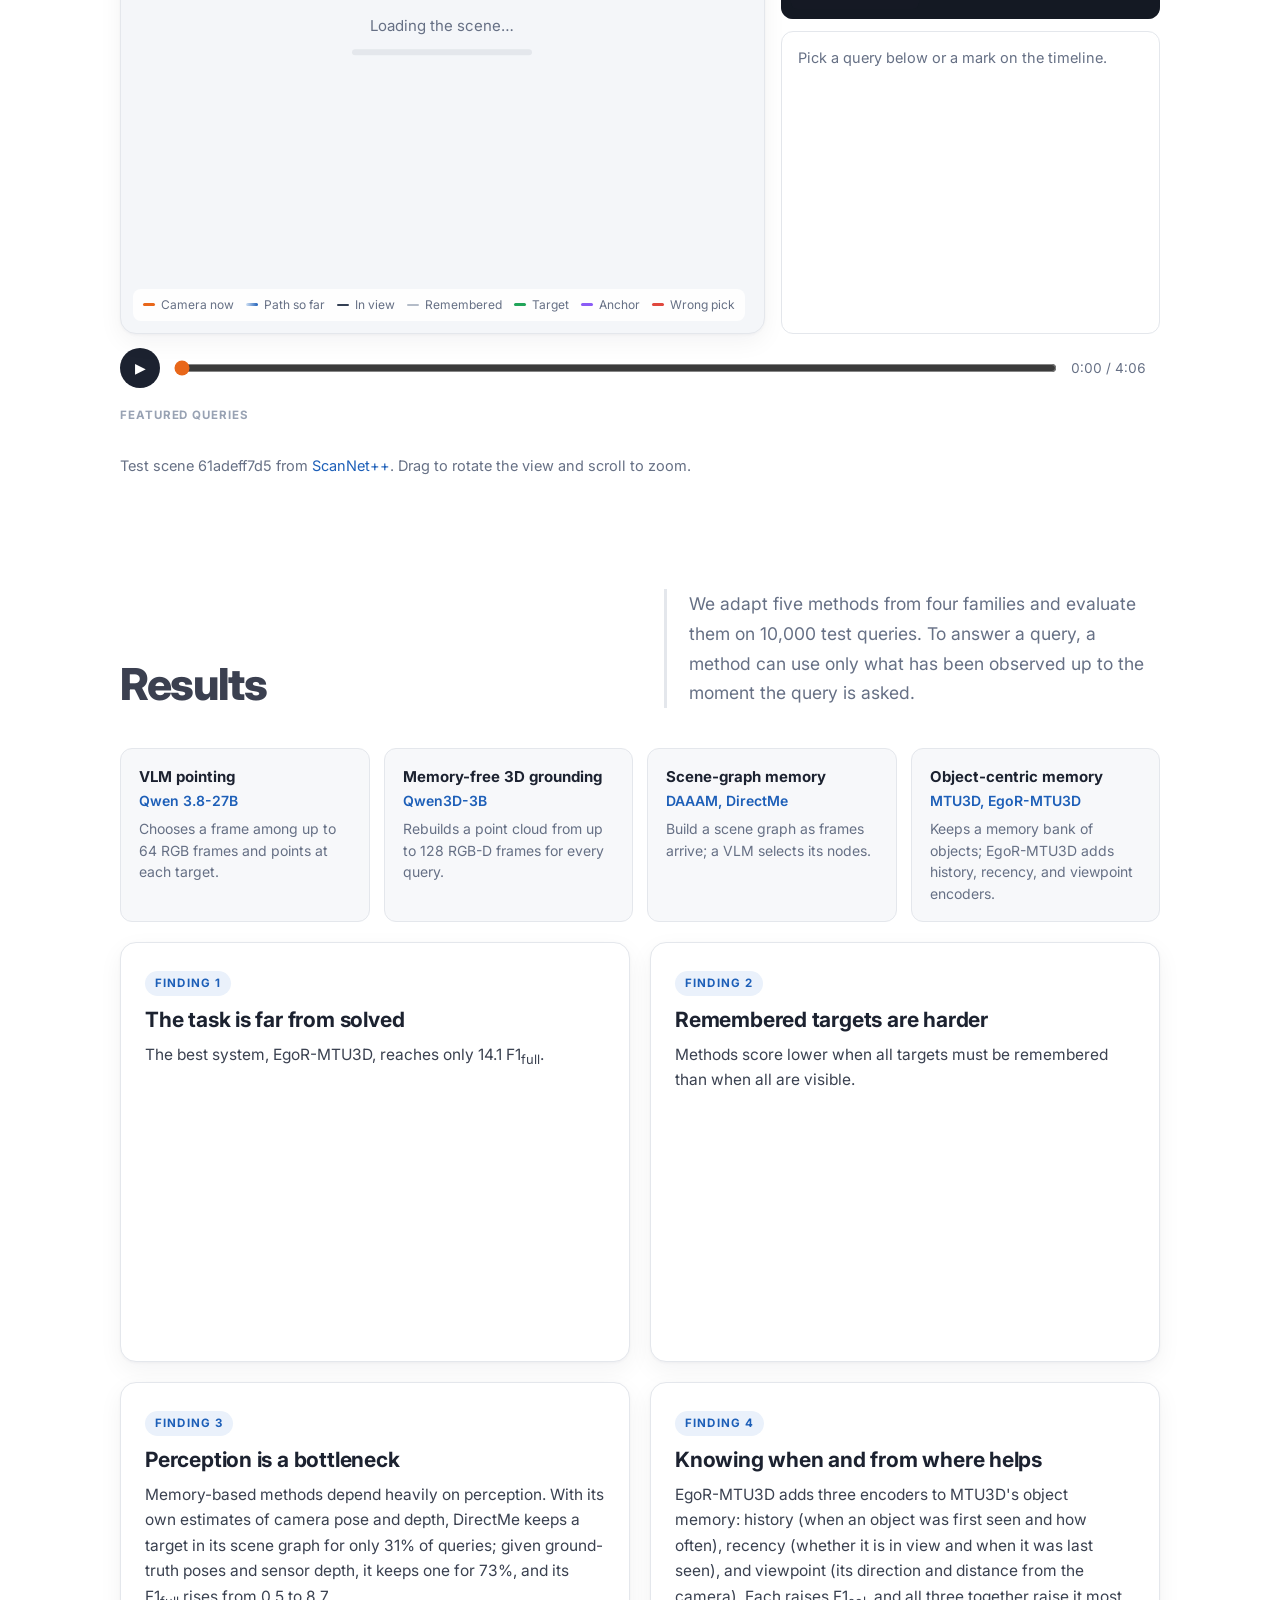
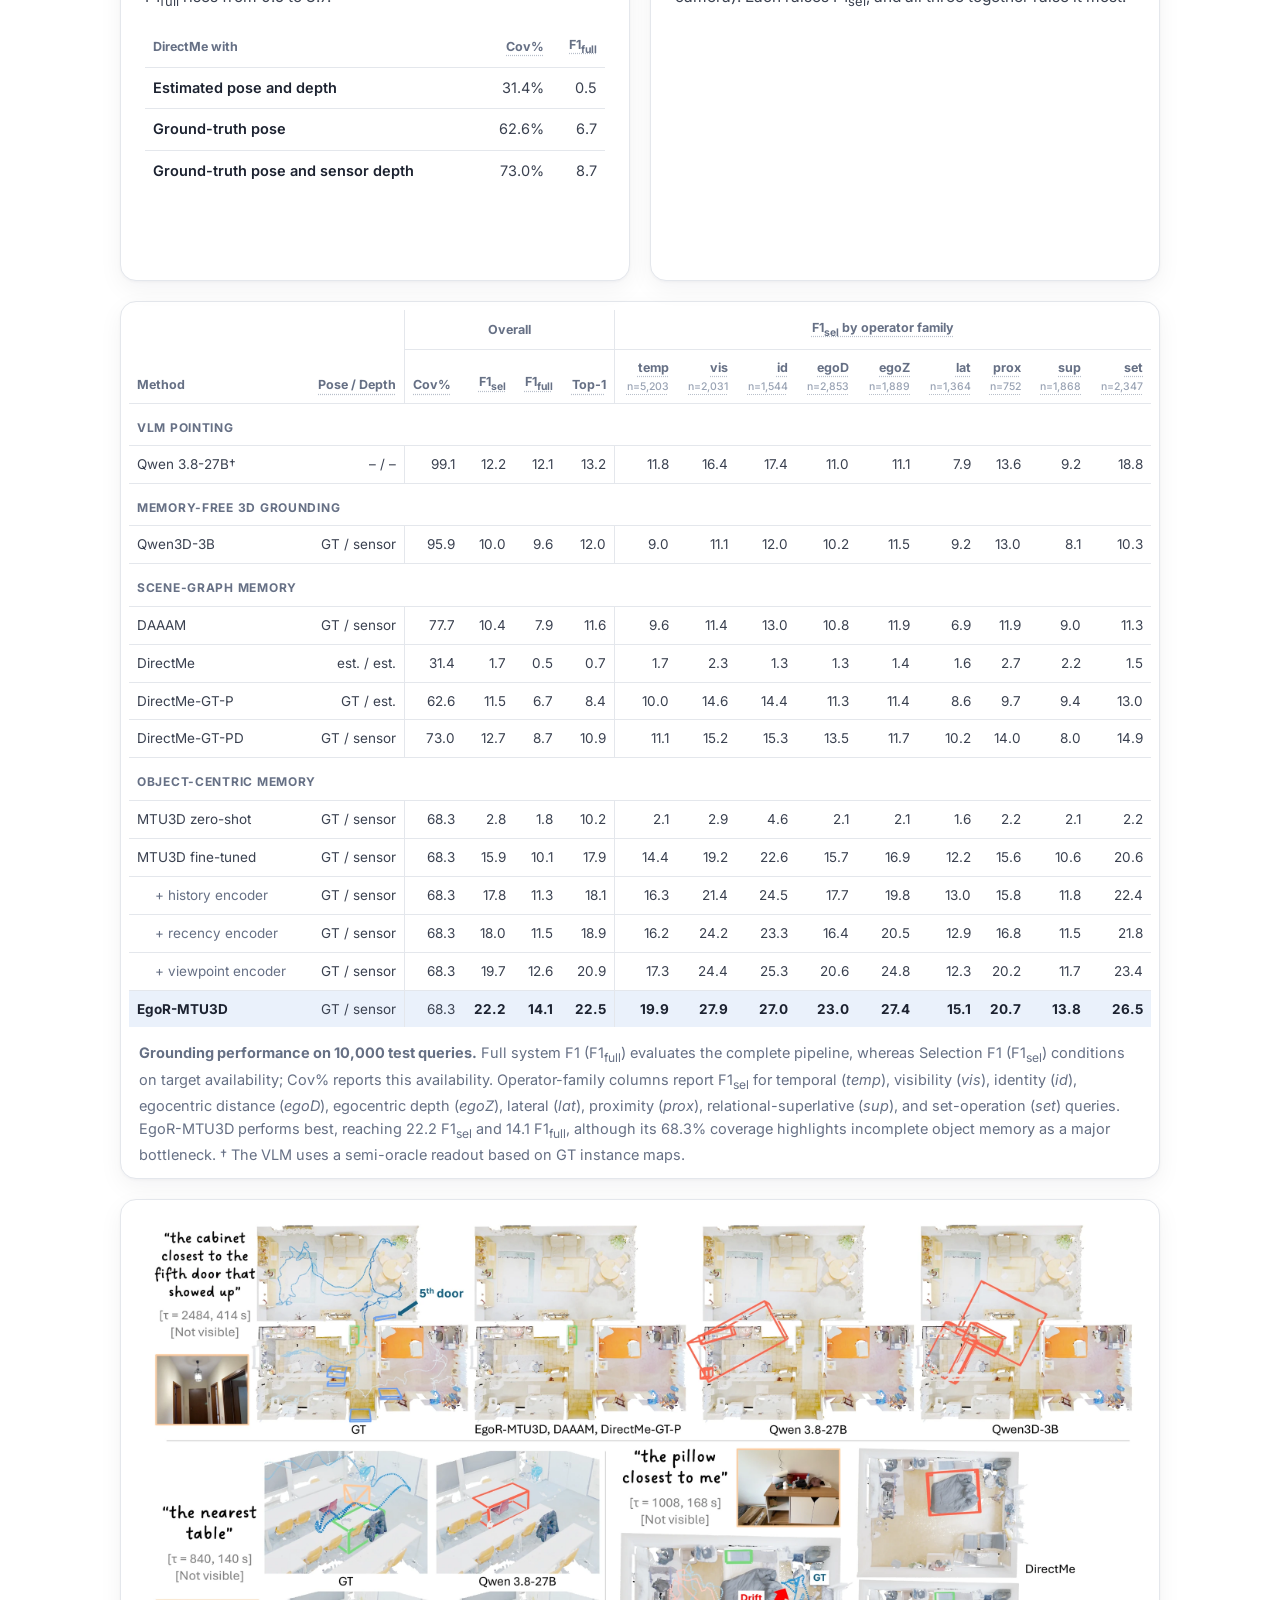
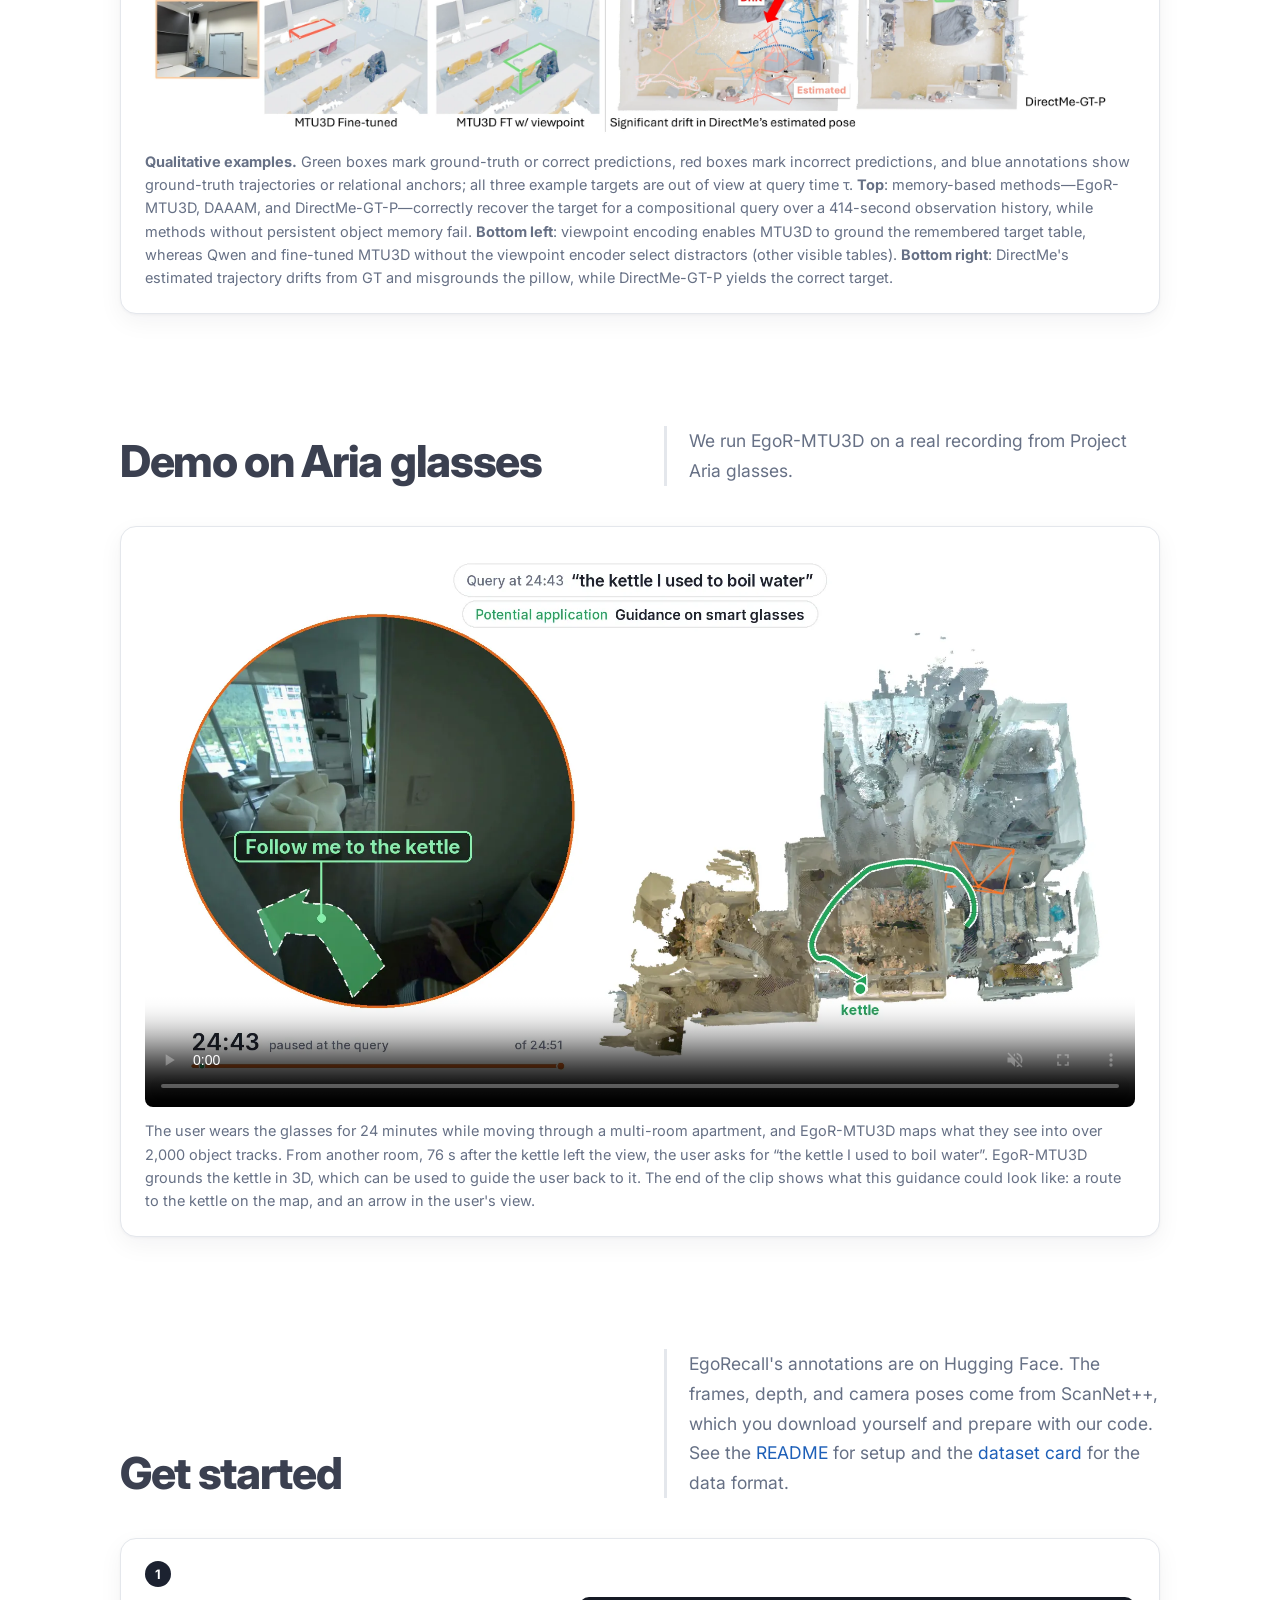
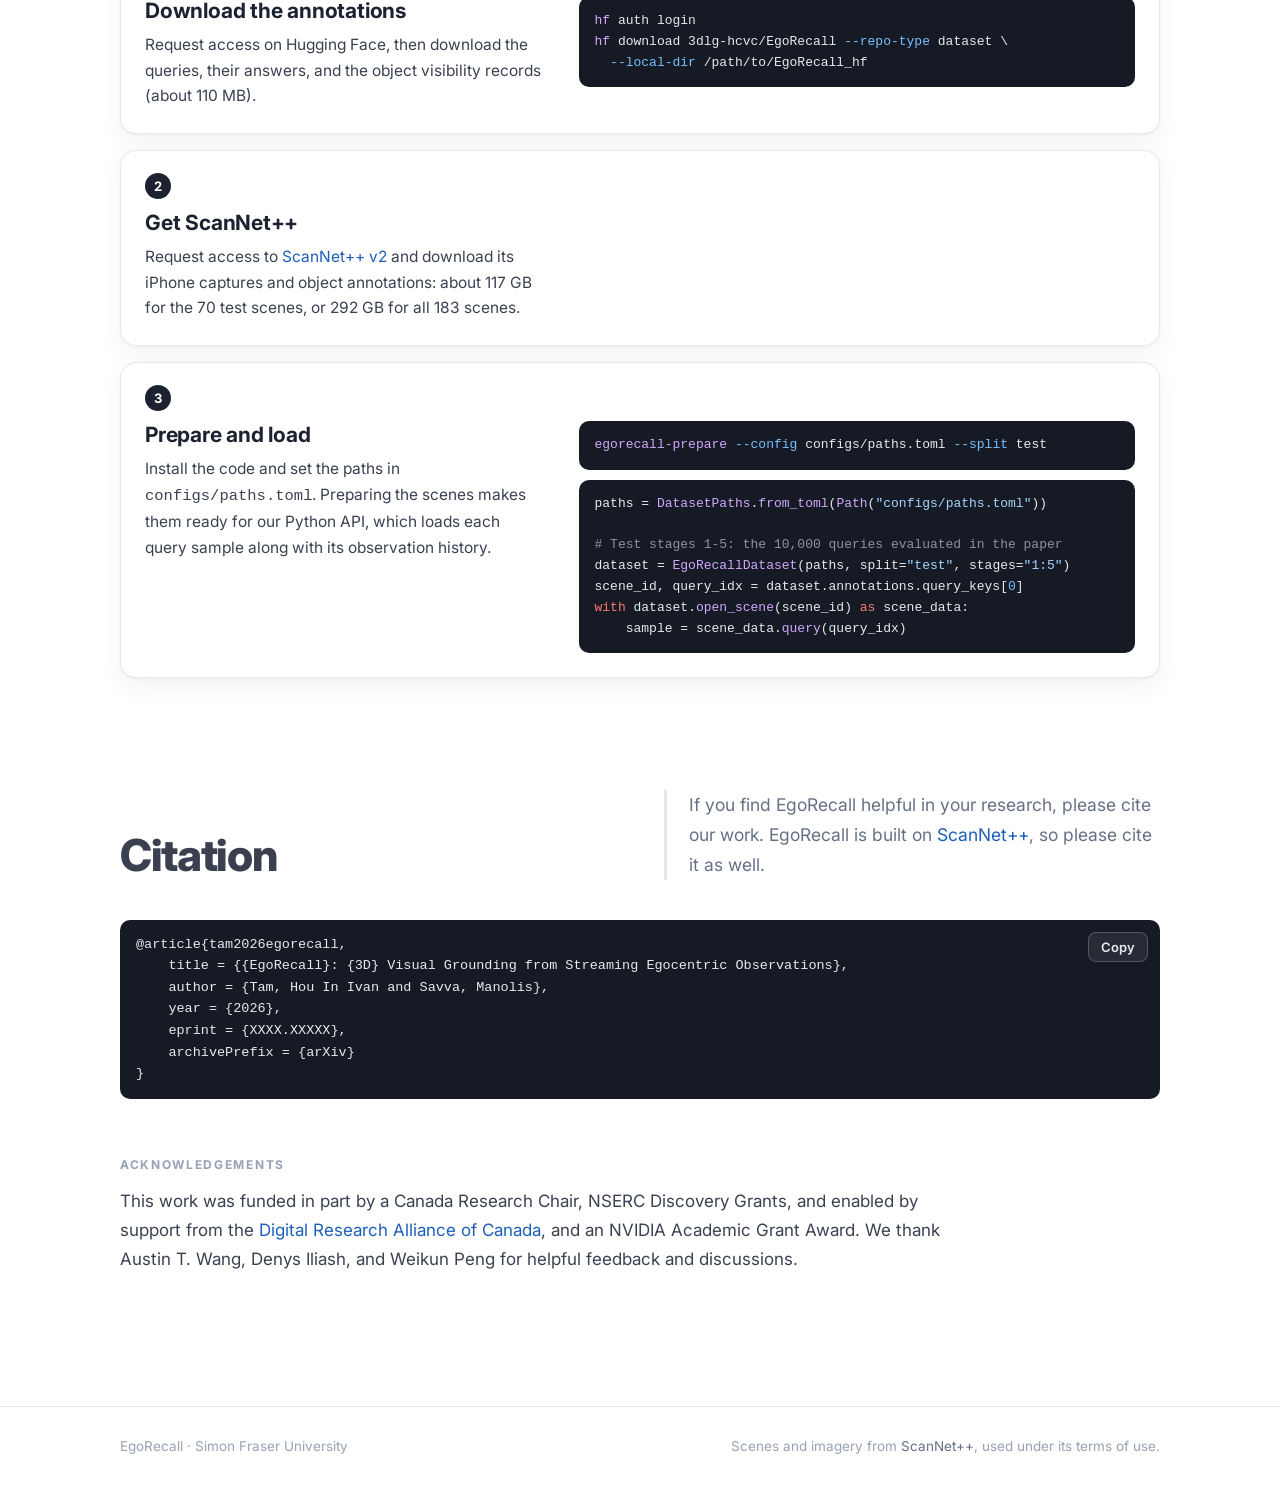
==== commit 14bbf463: "Final check on website" ====
--- a/docs/index.html
+++ b/docs/index.html
@@ -130,7 +130,10 @@
       </div>
     </div>
     <figcaption>
+      Unlike conventional 3DVG, which assumes a complete scene is available in advance, our task grounds language using only the partial experience accumulated by an agent over time.
+      <b>Left:</b>
       An agent perceives a scene through a stream of egocentric views.
+      <b>Right:</b>
       At query time τ it receives a referring expression that may depend on <em>when</em> objects were observed and <em>from where</em>, and it must find the referred objects in 3D, even when they are no longer visible.
     </figcaption>
   </figure>
@@ -164,8 +167,8 @@
         <h2>Grounding from what you have <span class="highlight">already seen</span></h2>
         <p class="lede">
           Consider a user wearing smart glasses who walks through an unfamiliar office and then asks for “the cabinet to the right of the first sink I encountered”.
-          The assistant must find that cabinet in 3D from the video so far, although both objects may have left the view long ago.
-          We tackle this streaming egocentric setting, where such references draw on three axes.
+          Resolving this query requires finding the first sink, recovering the viewpoint from which it was seen, and then locating the cabinet to its right, although both objects may have left the view long ago.
+          References in this setting draw on three axes.
         </p>
       </div>
 
@@ -216,7 +219,8 @@
       <div class="block-header reveal">
         <h2>The EgoRecall dataset</h2>
         <p class="lede">
-          Queries are generated by executable programs over what the camera has seen, so every answer is exact at the moment it is asked.
+          We introduce EgoRecall, the first dataset and benchmark for this task.
+          Our queries are generated by executable programs over what the camera has seen, so every answer is exact at the moment it is asked.
           Most queries refer to objects that are no longer in view.
         </p>
       </div>
@@ -256,21 +260,21 @@
 
       <div class="charts">
         <div class="card reveal">
-          <p class="card-label">Are the targets in view when the query is asked?</p>
+          <p class="card-label">Are the targets visible when the query is asked?</p>
           <div class="visibility-bar" role="img"
-               aria-label="All targets in view 20%, some in view 15%, none in view: last seen within 2 seconds 15%, 2 to 10 seconds 20%, 10 to 60 seconds 20%, over 60 seconds 10%.">
-            <div class="segment" style="width: 20%; background: #22a55a;"><strong>20%</strong><span>all in view</span></div>
-            <div class="segment" style="width: 15%; background: #7cc79a;"><strong>15%</strong><span>some in view</span></div>
+               aria-label="All targets visible 20%, some visible 15%, none visible and last seen within 2 seconds 15%, 2 to 10 seconds 20%, 10 to 60 seconds 20%, over 60 seconds 10%.">
+            <div class="segment" style="width: 20%; background: #22a55a;"><strong>20%</strong><span>all visible</span></div>
+            <div class="segment" style="width: 15%; background: #7cc79a;"><strong>15%</strong><span>some visible</span></div>
             <div class="segment" style="width: 15%; background: #9dbde8;"><strong>15%</strong><span>≤ 2&nbsp;s</span></div>
             <div class="segment" style="width: 20%; background: #5f93d6;"><strong>20%</strong><span>2–10&nbsp;s</span></div>
             <div class="segment" style="width: 20%; background: #2f6bbd;"><strong>20%</strong><span>10–60&nbsp;s</span></div>
             <div class="segment" style="width: 10%; background: #173f7a;"><strong>10%</strong><span>&gt; 60&nbsp;s</span></div>
           </div>
-          <div class="visibility-legend"><span>In view</span><span>None in view, by the longest time a target has been out of view →</span></div>
+          <div class="visibility-legend"><span>Some or all visible</span><span>None visible, by how long ago a target was last seen →</span></div>
           <p class="note">
-            80% of queries have a target outside the view.
-            When no target is in view, 46% of queries include one last seen more than 10&nbsp;s earlier, and 15% one last seen more than a minute earlier.
-            The dataset is balanced to these six groups by design.
+            In 80% of queries, at least one target is not visible when the query is asked and has to be remembered.
+            Among queries with no visible target, 46% refer to one last seen more than 10&nbsp;s earlier, and 15% refer to one last seen more than a minute earlier.
+            The dataset is balanced to these six proportions by design.
           </p>
         </div>
 
@@ -279,13 +283,12 @@
             <p class="card-label">Which reference axes a query uses</p>
             <div class="chart-box"><canvas id="chart-axes" aria-label="Share of queries by the combination of reference axes they use."></canvas></div>
             <p class="note">
-              48% of queries combine two axes, and 82% compose two or more operators.
+              82% of queries compose two or more operators, and 48% combine two of observation history, egocentric relationships, and allocentric structure in the same expression.
               Queries have 1.6 targets on average, and 42% refer to more than one object.
-              Queries with no axis name the only object of a category, alone or in a set.
             </p>
           </div>
           <div class="card cloud-card reveal">
-            <p class="card-label">The 60 most frequent target categories, of 1,366</p>
+            <p class="card-label">The 30 most frequent target categories, of 1,366</p>
             <div class="cloud" id="category-cloud"></div>
           </div>
         </div>
@@ -388,7 +391,7 @@
         <h2>Results</h2>
         <p class="lede">
           We adapt five methods from four families and evaluate them on 10,000 test queries.
-          Each query is answered only from the frames up to its query time.
+          To answer a query, a method can use only what has been observed up to the moment the query is asked.
         </p>
       </div>
 
@@ -419,25 +422,25 @@
         <article class="card finding reveal">
           <span class="tag">Finding 1</span>
           <h3>The task is far from solved</h3>
-          <p>The best system, EgoR-MTU3D, reaches only 14.1 F1 on the full task.</p>
+          <p>The best system, EgoR-MTU3D, reaches only 14.1 F1<sub>full</sub>.</p>
           <div class="chart-box"><canvas id="chart-full-f1" aria-label="Full F1 by method."></canvas></div>
         </article>
         <article class="card finding reveal">
           <span class="tag">Finding 2</span>
           <h3>Remembered targets are harder</h3>
-          <p>F1 drops when every target has left the view before the query is asked.</p>
+          <p>Methods score lower when all targets must be remembered than when all are visible.</p>
           <div class="chart-box"><canvas id="chart-memory" aria-label="Full F1 on queries with all targets visible and with all targets remembered."></canvas></div>
         </article>
         <article class="card finding reveal">
           <span class="tag">Finding 3</span>
           <h3>Perception is a bottleneck</h3>
           <p>
-            DirectMe builds its scene graph from its own estimates of camera pose and depth.
-            Replacing them with ground-truth poses and sensor depth raises both its coverage, the share of queries with a target among its candidates, and its F1.
+            Memory-based methods depend heavily on perception.
+            With its own estimates of camera pose and depth, DirectMe keeps a target in its scene graph for only 31% of queries; given ground-truth poses and sensor depth, it keeps one for 73%, and its F1<sub>full</sub> rises from 0.5 to 8.7.
           </p>
           <div class="table-wrap">
             <table class="mini-table">
-              <thead><tr><th>DirectMe with</th><th data-tip="Share of queries where the method's candidates (memory entries, graph nodes, proposals, or input frames) include at least one target.">Coverage</th><th data-tip="F1 on all queries against all targets: the whole system, including perception and memory.">Full F1</th></tr></thead>
+              <thead><tr><th>DirectMe with</th><th data-tip="Coverage: how often a query's target was observed and is present in the method's memory, or in the frames it was given, so that the method can pick it. An uncovered target can never be selected, so coverage caps what the method can achieve.">Cov%</th><th data-tip="Full F1: how well the method finds each query's targets overall, counting both wrong picks and missed targets, including uncovered ones. Compare methods by this number.">F1<sub>full</sub></th></tr></thead>
               <tbody>
                 <tr><td>Estimated pose and depth</td><td>31.4%</td><td>0.5</td></tr>
                 <tr><td>Ground-truth pose</td><td>62.6%</td><td>6.7</td></tr>
@@ -451,7 +454,7 @@
           <h3>Knowing when and from where helps</h3>
           <p>
             EgoR-MTU3D adds three encoders to MTU3D's object memory: history (when an object was first seen and how often), recency (whether it is in view and when it was last seen), and viewpoint (its direction and distance from the camera).
-            Each raises selection F1, and all three together raise it most.
+            Each raises F1<sub>sel</sub>, and all three together raise it most.
           </p>
           <div class="chart-box"><canvas id="chart-encoders" aria-label="Selection F1 of fine-tuned MTU3D with each encoder."></canvas></div>
         </article>
@@ -461,22 +464,26 @@
         <div class="table-wrap">
           <table>
             <thead>
+              <tr class="head-group">
+                <th rowspan="2">Method</th>
+                <th rowspan="2" data-tip="Where the method's camera positions and depth come from: ground truth (GT) and the depth sensor are accurate, while the method's own estimates (est.) carry their errors into its 3D memory. The VLM works from images alone.">Pose / Depth</th>
+                <th colspan="4" class="split">Overall</th>
+                <th colspan="9" class="split" data-tip="Selection F1 for the queries in each operator family, where n is the number of such queries. A query whose program combines several families counts toward each of them.">F1<sub>sel</sub> by operator family</th>
+              </tr>
               <tr>
-                <th>Method</th>
-                <th data-tip="Camera poses and depth the method uses: ground truth (GT), the depth sensor, or its own estimates (est.).">Pose / depth</th>
-                <th class="split" data-tip="Share of queries where the method's candidates (memory entries, graph nodes, proposals, or input frames) include at least one target.">Coverage</th>
-                <th data-tip="F1 on the covered queries, counting only the targets among the method's candidates: how well it selects.">Selection F1</th>
-                <th data-tip="F1 on all queries against all targets: the whole system, including perception and memory.">Full F1</th>
-                <th data-tip="Share of queries whose top-ranked prediction is a target.">Top-1</th>
-                <th class="split" data-tip="Temporal: first, n-th, or last to appear, or most recently in sight.">temp<span class="n">5,203</span></th>
-                <th data-tip="Visibility: currently in view.">vis<span class="n">2,031</span></th>
-                <th data-tip="Identity: the only observed object of a category.">id<span class="n">1,544</span></th>
-                <th data-tip="Egocentric distance: nearest to or farthest from the camera.">egoD<span class="n">2,853</span></th>
-                <th data-tip="Egocentric depth: closer than, farther than, between, or behind, relative to the camera.">egoZ<span class="n">1,889</span></th>
-                <th data-tip="Lateral: left or right of, from the current view if both objects are visible, otherwise from a view where both were seen.">lat<span class="n">1,364</span></th>
-                <th data-tip="Proximity: next to another object.">prox<span class="n">752</span></th>
-                <th data-tip="Relational superlative: nearest to or farthest from another object.">sup<span class="n">1,868</span></th>
-                <th data-tip="Set operators: union, intersection, or difference.">set<span class="n">2,347</span></th>
+                <th class="split" data-tip="Coverage: how often a query's target was observed and is present in the method's memory, or in the frames it was given, so that the method can pick it. An uncovered target can never be selected, so coverage caps what the method can achieve.">Cov%</th>
+                <th data-tip="Selection F1: how well the method picks among the objects available to it. Uncovered targets are left out, so this measures the choosing alone; read it with Cov%, since a method can choose well yet cover few targets.">F1<sub>sel</sub></th>
+                <th data-tip="Full F1: how well the method finds each query's targets overall, counting both wrong picks and missed targets, including uncovered ones. Compare methods by this number.">F1<sub>full</sub></th>
+                <th data-tip="Top-1: how often the method's single best guess is a correct target.">Top-1</th>
+                <th class="split" data-tip="Temporal: when objects were seen, as in “the chair I saw first” or “the mug I saw most recently”.">temp<span class="n">n=5,203</span></th>
+                <th data-tip="Visibility: objects visible now, as in “the monitor I can still see”.">vis<span class="n">n=2,031</span></th>
+                <th data-tip="Identity: the only object of its kind seen so far, as in “the desk”.">id<span class="n">n=1,544</span></th>
+                <th data-tip="Egocentric distance: distance from the observer, as in “the cabinet closest to me”.">egoD<span class="n">n=2,853</span></th>
+                <th data-tip="Egocentric depth: depth order seen from the observer, as in “the bin between me and the last door to appear”.">egoZ<span class="n">n=1,889</span></th>
+                <th data-tip="Lateral: left or right as the observer saw it, as in “the table to the left of the chair I saw first”, judged from a view where both were seen.">lat<span class="n">n=1,364</span></th>
+                <th data-tip="Proximity: closeness between objects, as in “the chair next to the table I saw most recently”.">prox<span class="n">n=752</span></th>
+                <th data-tip="Relational superlative: the nearest or farthest from another object, as in “the cabinet farthest from the chair I saw first”.">sup<span class="n">n=1,868</span></th>
+                <th data-tip="Set: combined references, as in “the visible chairs other than the nearest one”.">set<span class="n">n=2,347</span></th>
               </tr>
             </thead>
             <tbody>
@@ -500,9 +507,11 @@
           </table>
         </div>
         <p class="note" style="padding: 0 10px 8px;">
-          Grounding performance on the 10,000 test queries of stages 1–5; hover over a column header for its definition.
-          The operator-family columns give selection F1 on the queries whose program uses that family, and the small number is how many queries do.
-          † The VLM's points are resolved with ground-truth instance maps.
+          <strong>Grounding performance on 10,000 test queries.</strong>
+          Full system F1 (F1<sub>full</sub>) evaluates the complete pipeline, whereas Selection F1 (F1<sub>sel</sub>) conditions on target availability; Cov% reports this availability.
+          Operator-family columns report F1<sub>sel</sub> for temporal (<em>temp</em>), visibility (<em>vis</em>), identity (<em>id</em>), egocentric distance (<em>egoD</em>), egocentric depth (<em>egoZ</em>), lateral (<em>lat</em>), proximity (<em>prox</em>), relational-superlative (<em>sup</em>), and set-operation (<em>set</em>) queries.
+          EgoR-MTU3D performs best, reaching 22.2 F1<sub>sel</sub> and 14.1 F1<sub>full</sub>, although its 68.3% coverage highlights incomplete object memory as a major bottleneck.
+          † The VLM uses a semi-oracle readout based on GT instance maps.
         </p>
       </div>
 
@@ -510,11 +519,11 @@
         <a class="zoom" href="static/images/results.webp"><img src="static/images/results.webp" width="2560" height="1328" loading="lazy"
              alt="Qualitative results: top-down maps with ground-truth and predicted boxes for three queries whose targets are out of view."></a>
         <figcaption>
-          All three targets are out of view at query time τ.
-          Green boxes are ground truth or correct predictions, red boxes are wrong, and blue marks trajectories and anchors.
-          Top: memory-based methods recover the cabinet after a 414-second history, while methods without persistent memory fail.
-          Bottom left: the viewpoint encoder lets MTU3D ground the remembered table, where Qwen and MTU3D without it pick other, visible tables.
-          Bottom right: DirectMe's estimated trajectory drifts and it picks the wrong pillow; with true poses it is correct.
+          <strong>Qualitative examples.</strong>
+          Green boxes mark ground-truth or correct predictions, red boxes mark incorrect predictions, and blue annotations show ground-truth trajectories or relational anchors; all three example targets are out of view at query time τ.
+          <strong>Top</strong>: memory-based methods—EgoR-MTU3D, DAAAM, and DirectMe-GT-P—correctly recover the target for a compositional query over a 414-second observation history, while methods without persistent object memory fail.
+          <strong>Bottom left</strong>: viewpoint encoding enables MTU3D to ground the remembered target table, whereas Qwen and fine-tuned MTU3D without the viewpoint encoder select distractors (other visible tables).
+          <strong>Bottom right</strong>: DirectMe's estimated trajectory drifts from GT and misgrounds the pillow, while DirectMe-GT-P yields the correct target.
         </figcaption>
       </figure>
     </div>
@@ -530,13 +539,14 @@
       <figure class="card figure-card reveal">
         <video id="demo-video" data-autoplay muted playsinline controls preload="none" width="1920" height="1080"
                poster="static/videos/aria.webp"
-               aria-label="The wearer's view from the Aria glasses beside a 3D map that grows as they walk, sped up. At the query, the map flies to the kettle inside EgoR-MTU3D's 3D box; then, as a potential application, a route on the map and an arrow on the floor guide the wearer back to it.">
+               aria-label="The user's view through the Aria glasses beside a 3D map that grows as they walk, sped up. At the query, the map flies to the kettle inside EgoR-MTU3D's 3D box; then, as a potential application, a route on the map and an arrow on the floor guide the user back to it.">
           <source src="static/videos/aria.mp4" type="video/mp4">
         </video>
         <figcaption>
-          The recording follows the wearer for 24 minutes through a multi-room apartment, which is mapped into over 2,000 object tracks.
-          Asked for “the kettle I used to boil water” 76&nbsp;s after it left the view, while the wearer is in another room, EgoR-MTU3D grounds the kettle in 3D, a location that can guide the user back to it.
-          In the clip, a route along places the wearer walked and an arrow on the floor illustrate that guidance.
+          The user wears the glasses for 24 minutes while moving through a multi-room apartment, and EgoR-MTU3D maps what they see into over 2,000 object tracks.
+          From another room, 76&nbsp;s after the kettle left the view, the user asks for “the kettle I used to boil water”.
+          EgoR-MTU3D grounds the kettle in 3D, which can be used to guide the user back to it.
+          The end of the clip shows what this guidance could look like: a route to the kettle on the map, and an arrow in the user's view.
         </figcaption>
       </figure>
     </div>
@@ -548,7 +558,8 @@
       <div class="block-header reveal">
         <h2>Get started</h2>
         <p class="lede">
-          The annotations are on Hugging Face; the frames, depth, and camera poses come from ScanNet++, which you download separately and prepare with our code.
+          EgoRecall's annotations are on Hugging Face.
+          The frames, depth, and camera poses come from ScanNet++, which you download yourself and prepare with our code.
           See the <a href="https://github.com/3dlg-hcvc/EgoRecall">README</a> for setup and the <a href="https://huggingface.co/datasets/3dlg-hcvc/EgoRecall">dataset card</a> for the data format.
         </p>
       </div>
@@ -556,29 +567,32 @@
         <div class="card step start-row reveal">
           <div>
             <h3>Download the annotations</h3>
-            <p>Request access on Hugging Face, then download the queries, stages, and visibility records (about 110&nbsp;MB).</p>
-          </div>
-<pre class="code">hf auth login
-hf download 3dlg-hcvc/EgoRecall --repo-type dataset \
-  --local-dir EgoRecall</pre>
+            <p>Request access on Hugging Face, then download the queries, their answers, and the object visibility records (about 110&nbsp;MB).</p>
+          </div>
+<pre class="code"><span class="tok-cmd">hf</span> auth login
+<span class="tok-cmd">hf</span> download 3dlg-hcvc/EgoRecall <span class="tok-flag">--repo-type</span> dataset \
+  <span class="tok-flag">--local-dir</span> /path/to/EgoRecall_hf</pre>
         </div>
         <div class="card step start-row reveal">
           <div>
             <h3>Get ScanNet++</h3>
-            <p>Request access to <a href="https://scannetpp.mlsg.cit.tum.de/scannetpp/">ScanNet++ v2</a> and download the iPhone captures and object annotations of the 183 scenes (about 117&nbsp;GB for the 70 test scenes).</p>
+            <p>Request access to <a href="https://scannetpp.mlsg.cit.tum.de/scannetpp/">ScanNet++ v2</a> and download its iPhone captures and object annotations: about 117&nbsp;GB for the 70 test scenes, or 292&nbsp;GB for all 183 scenes.</p>
           </div>
         </div>
         <div class="card step start-row reveal">
           <div>
             <h3>Prepare and load</h3>
-            <p>Install the code, prepare each scene's frames, cameras, and object boxes, then load a query with the frames up to its query time.</p>
+            <p>Install the code and set the paths in <code>configs/paths.toml</code>. Preparing the scenes makes them ready for our Python API, which loads each query sample along with its observation history.</p>
           </div>
           <div class="commands">
-<pre class="code">egorecall-prepare --config configs/paths.toml --split test</pre>
-<pre class="code">paths = DatasetPaths.from_toml(Path("configs/paths.toml"))
-dataset = EgoRecallDataset(paths, split="test", stages="1:5")
-with dataset.open_scene(scene_id) as scene_data:
-    sample = scene_data.query(query_idx)</pre>
+<pre class="code"><span class="tok-cmd">egorecall-prepare</span> <span class="tok-flag">--config</span> configs/paths.toml <span class="tok-flag">--split</span> test</pre>
+<pre class="code">paths = <span class="tok-fn">DatasetPaths</span>.<span class="tok-fn">from_toml</span>(<span class="tok-fn">Path</span>(<span class="tok-str">"configs/paths.toml"</span>))
+
+<span class="tok-com"># Test stages 1-5: the 10,000 queries evaluated in the paper</span>
+dataset = <span class="tok-fn">EgoRecallDataset</span>(paths, split=<span class="tok-str">"test"</span>, stages=<span class="tok-str">"1:5"</span>)
+scene_id, query_idx = dataset.annotations.query_keys[<span class="tok-num">0</span>]
+<span class="tok-kw">with</span> dataset.<span class="tok-fn">open_scene</span>(scene_id) <span class="tok-kw">as</span> scene_data:
+    sample = scene_data.<span class="tok-fn">query</span>(query_idx)</pre>
           </div>
         </div>
       </div>
@@ -590,7 +604,7 @@
     <div class="container">
       <div class="block-header reveal">
         <h2>Citation</h2>
-        <p class="lede">If you find EgoRecall helpful in your research, please cite our work, and ScanNet++ if you use its data.</p>
+        <p class="lede">If you find EgoRecall helpful in your research, please cite our work. EgoRecall is built on <a href="https://scannetpp.mlsg.cit.tum.de/scannetpp/">ScanNet++</a>, so please cite it as well.</p>
       </div>
       <div class="citation reveal">
         <button class="copy-button" type="button" data-copy="bibtex">Copy</button>
--- a/docs/static/css/site.css
+++ b/docs/static/css/site.css
@@ -14,11 +14,8 @@
   --blue: #1d5fb8;
   --blue-soft: #eaf1fb;
   --orange: #e8671a;
-  --orange-soft: #fdf1e8;
   --teal: #0f8a7a;
-  --teal-soft: #e7f5f2;
   --green: #22a55a;
-  --slate: #98a2b3;
 
   --radius: 16px;
   --shadow: 0 1px 3px rgba(16, 24, 40, 0.04), 0 8px 24px rgba(16, 24, 40, 0.05);
@@ -247,9 +244,9 @@
   letter-spacing: 0.1em;
   text-transform: uppercase;
 }
-.axis-history { --axis: var(--blue); --axis-soft: var(--blue-soft); }
-.axis-egocentric { --axis: var(--orange); --axis-soft: var(--orange-soft); }
-.axis-allocentric { --axis: var(--teal); --axis-soft: var(--teal-soft); }
+.axis-history { --axis: var(--blue); }
+.axis-egocentric { --axis: var(--orange); }
+.axis-allocentric { --axis: var(--teal); }
 
 .query {
   border: 1px solid var(--line);
@@ -680,6 +677,12 @@
 .results-table table { font-size: 13.5px; }
 .results-table th, .results-table td { padding: 7px 8px; }
 .results-table thead th { vertical-align: bottom; }
+/* Metric names keep the paper's notation (F1 with a subscript, Top-1, egoD), so these headers are not capitalized */
+.results-table thead th, .mini-table thead th { font-size: 12.5px; letter-spacing: 0; text-transform: none; }
+/* The first header row labels the column groups, as in the paper: Overall, and F1_sel by operator family */
+.results-table .head-group th { text-align: center; vertical-align: middle; }
+.results-table .head-group th[rowspan] { text-align: right; vertical-align: bottom; }
+.results-table .head-group th:first-child { text-align: left; }
 .results-table thead .n { display: block; color: var(--light); font-size: 10.5px; font-weight: 500; letter-spacing: 0; text-transform: none; }
 .results-table .group td {
   padding-top: 14px;
@@ -747,7 +750,13 @@
   overflow-x: auto;
   white-space: pre;
 }
-.code .comment { color: #8b93a5; }
+/* Syntax colors in the Get started code, after GitHub's dark theme: commands and calls, flags and numbers, strings,
+   keywords, and comments */
+.code .tok-cmd, .code .tok-fn { color: #d2a8ff; }
+.code .tok-flag, .code .tok-num { color: #79c0ff; }
+.code .tok-str { color: #a5d6ff; }
+.code .tok-kw { color: #ff7b72; }
+.code .tok-com { color: #8b949e; }
 
 .citation { position: relative; }
 .citation .code { margin: 0; padding-right: 96px; font-size: 13.5px; }
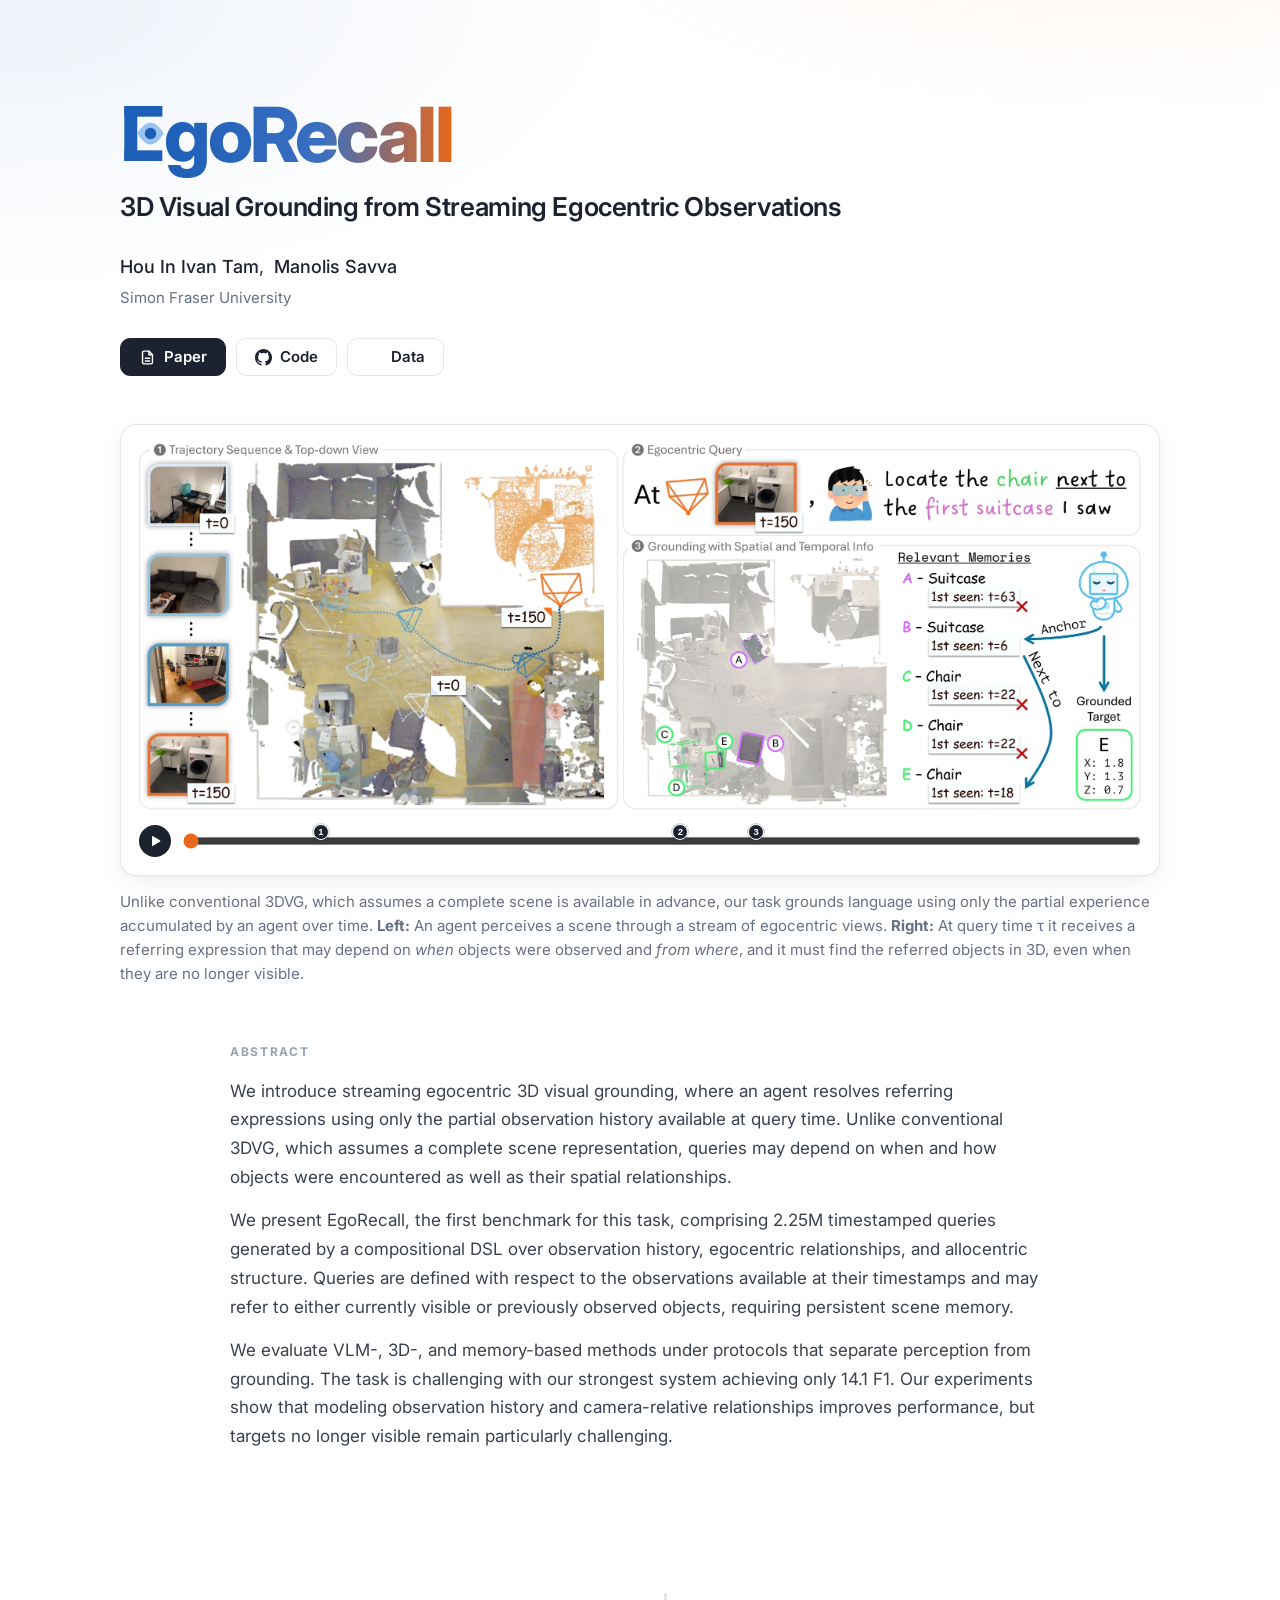
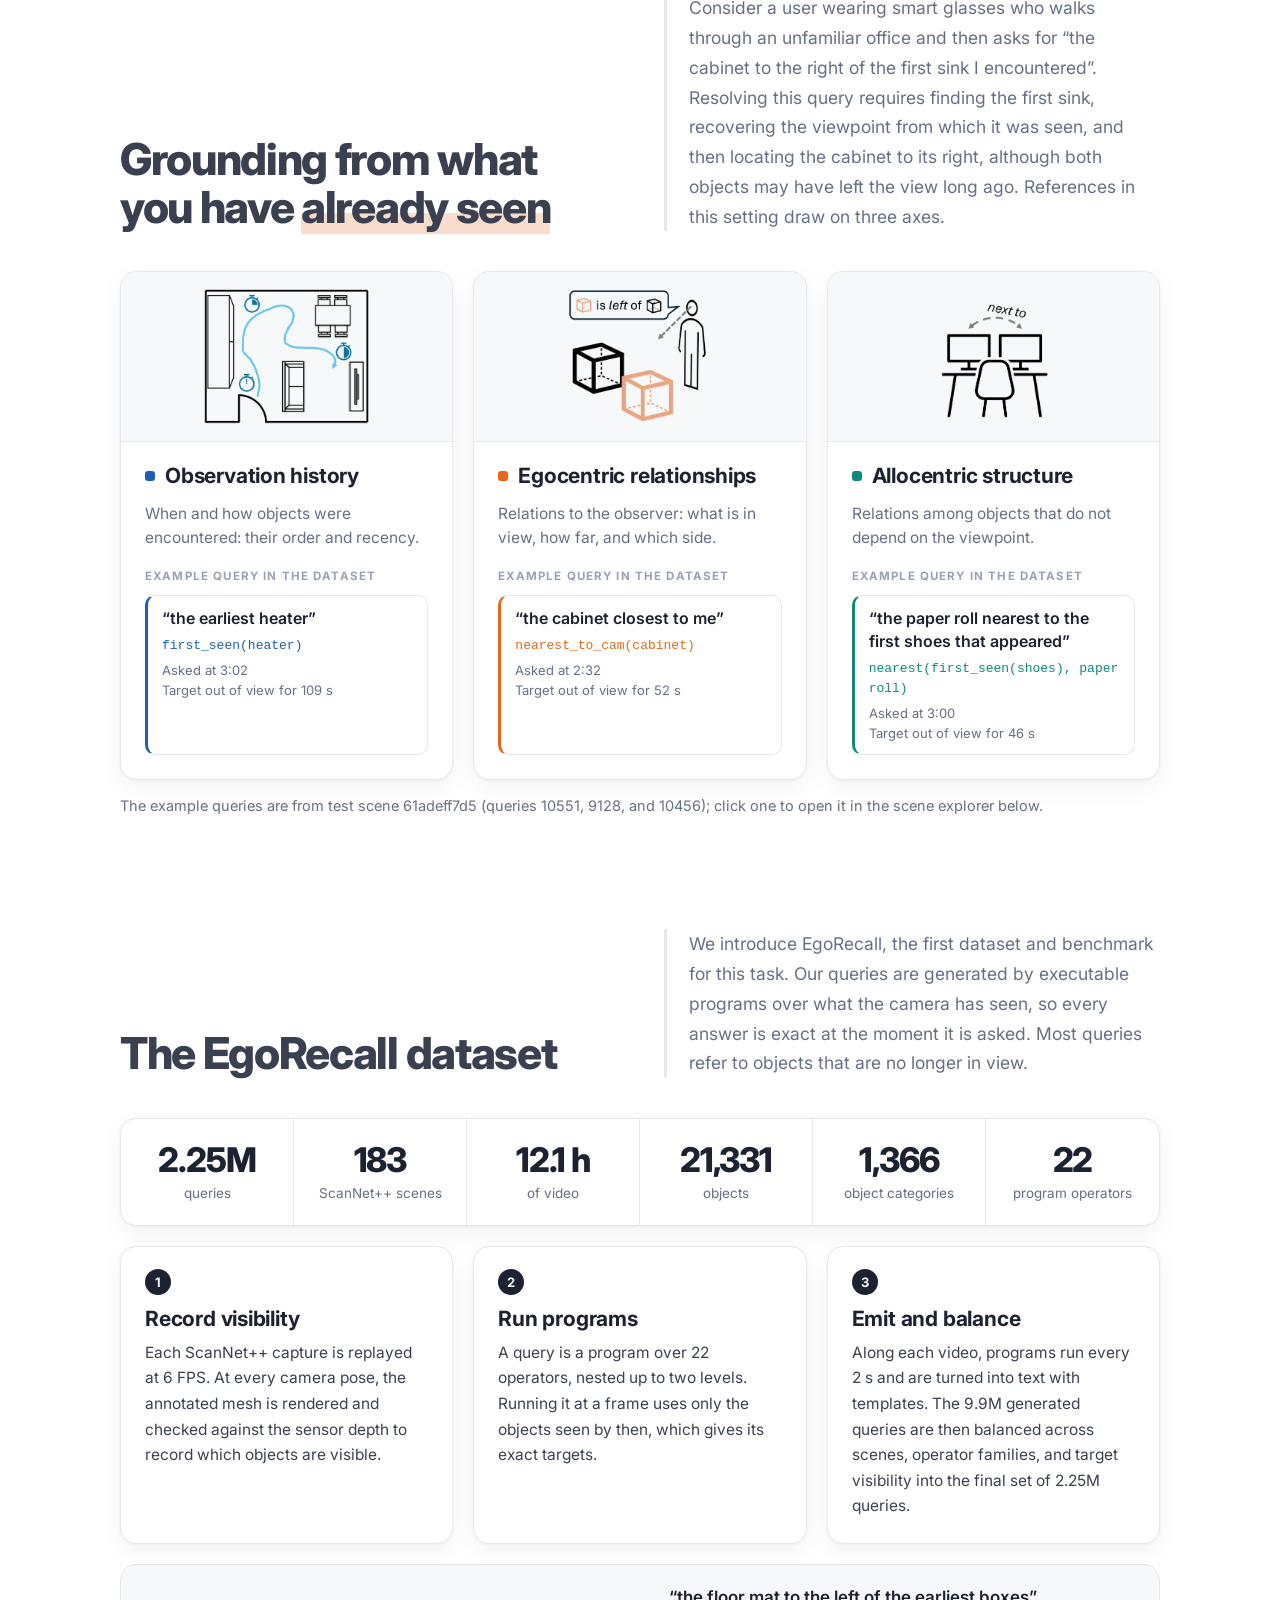
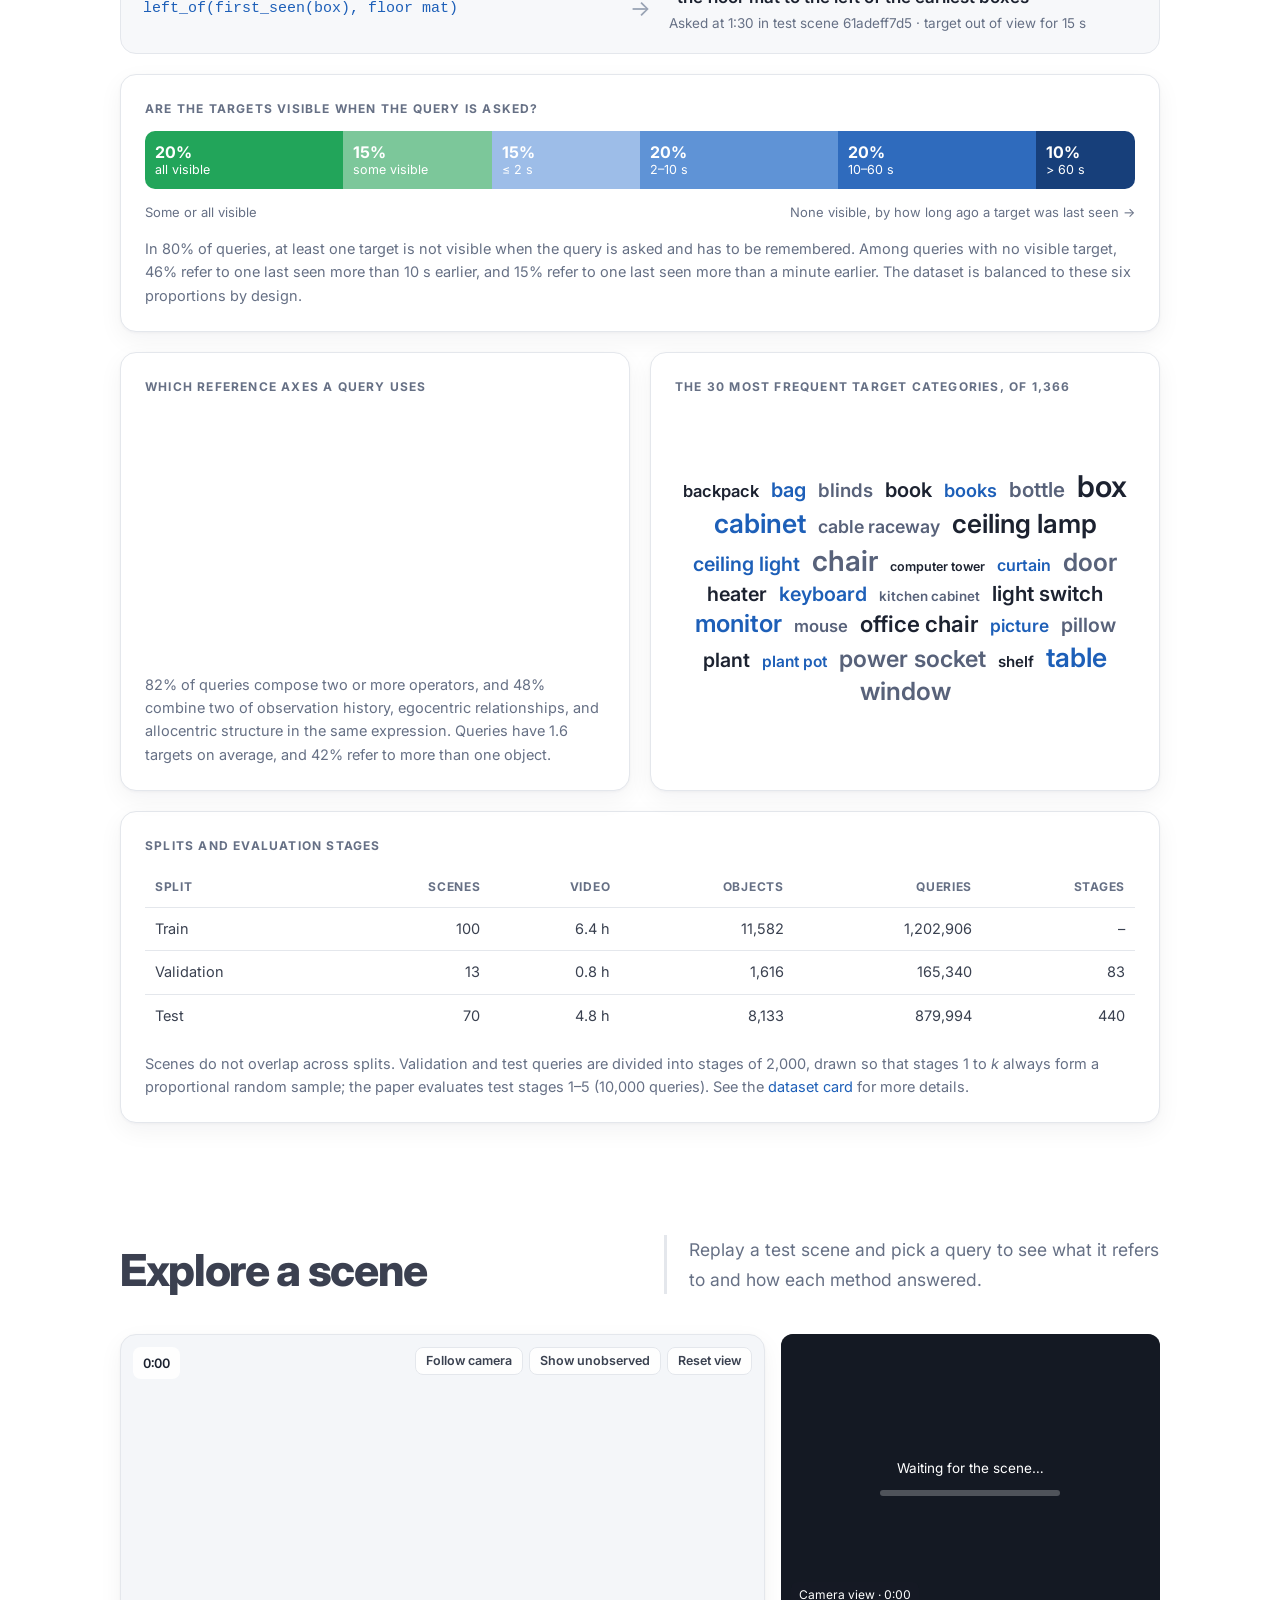
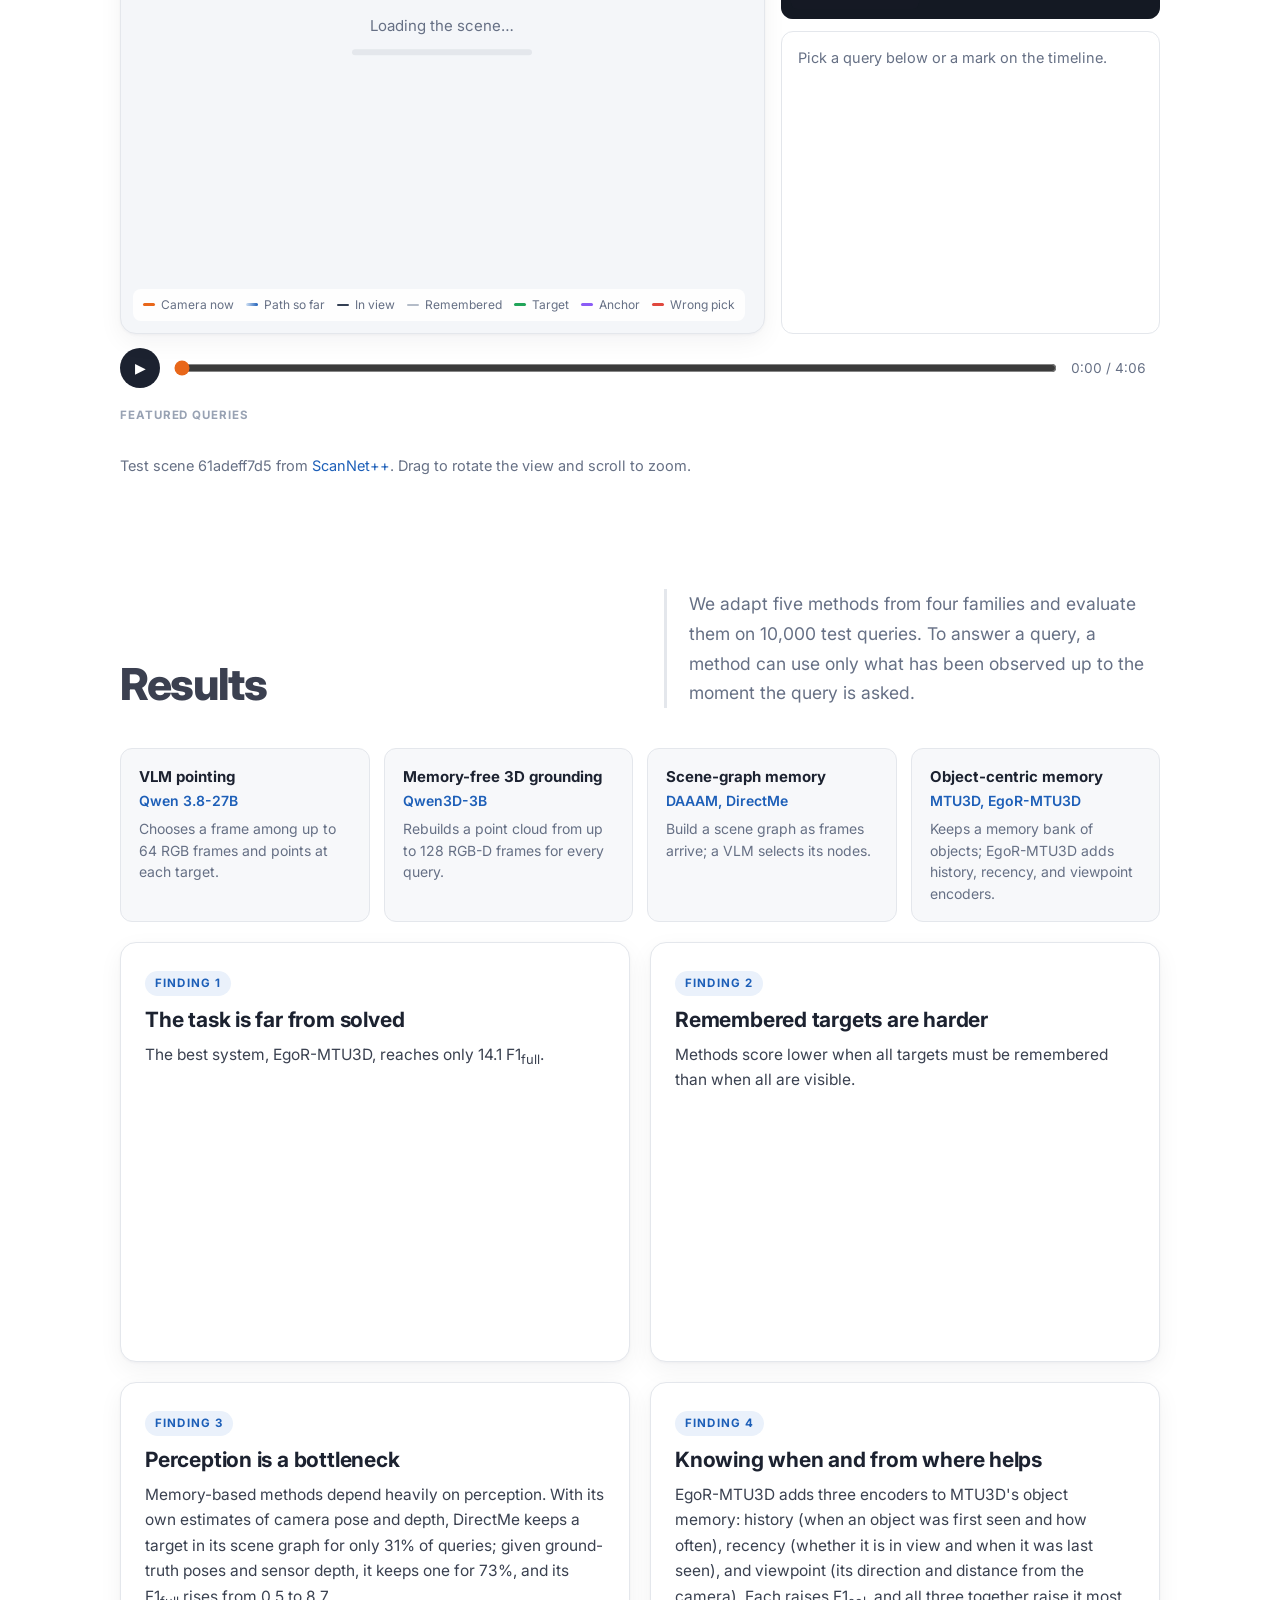
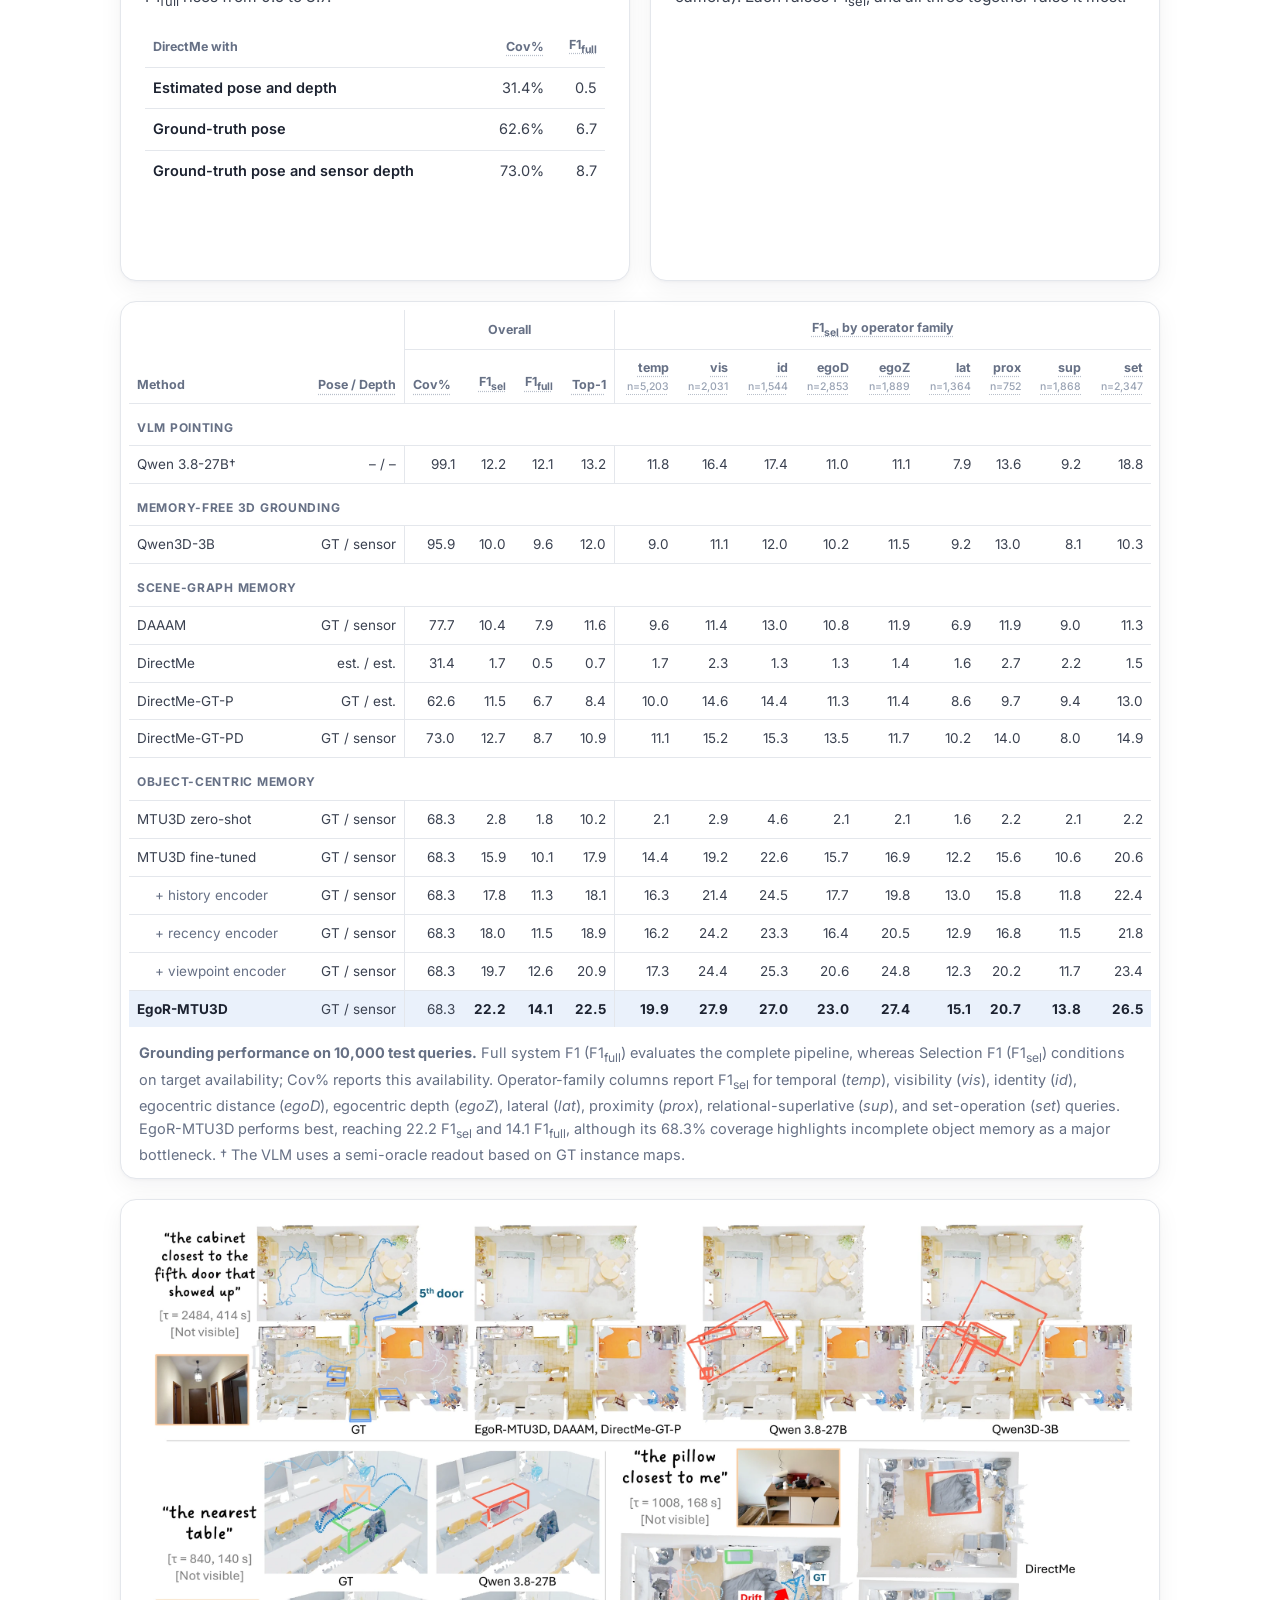
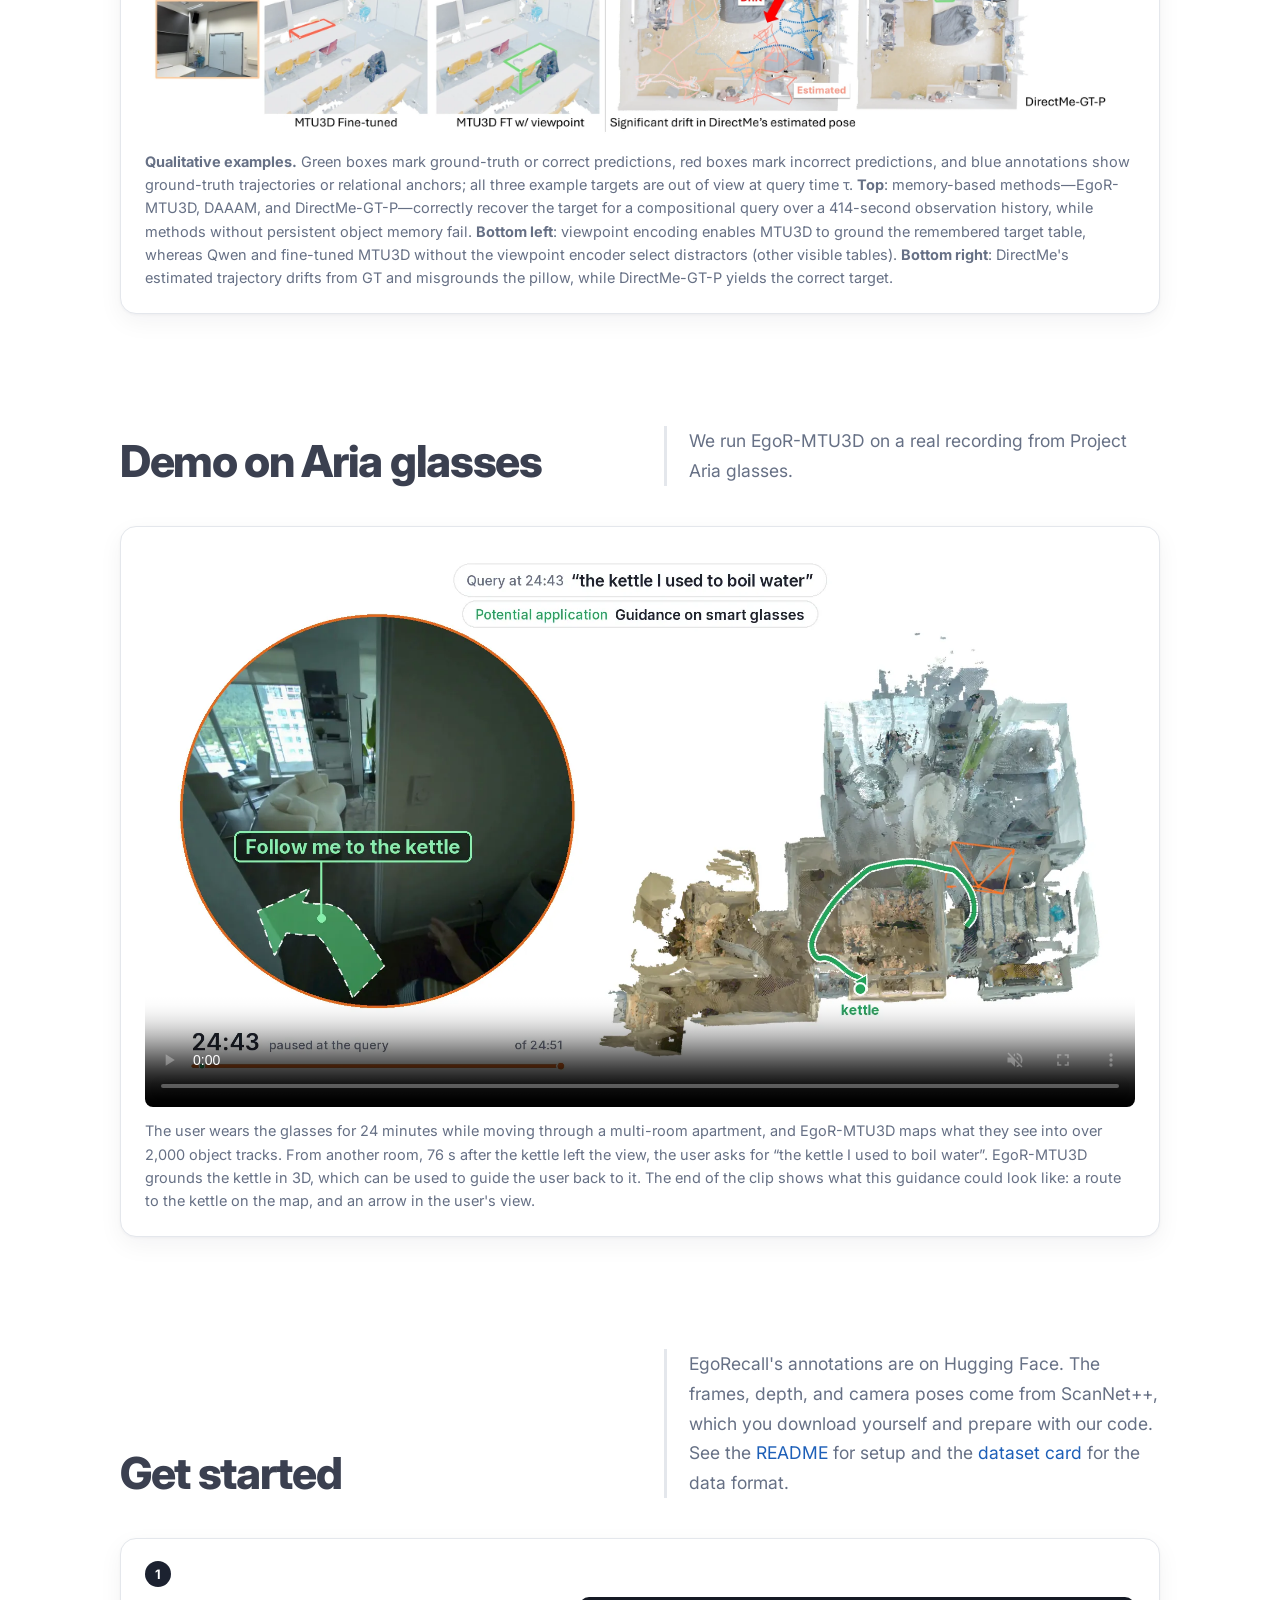
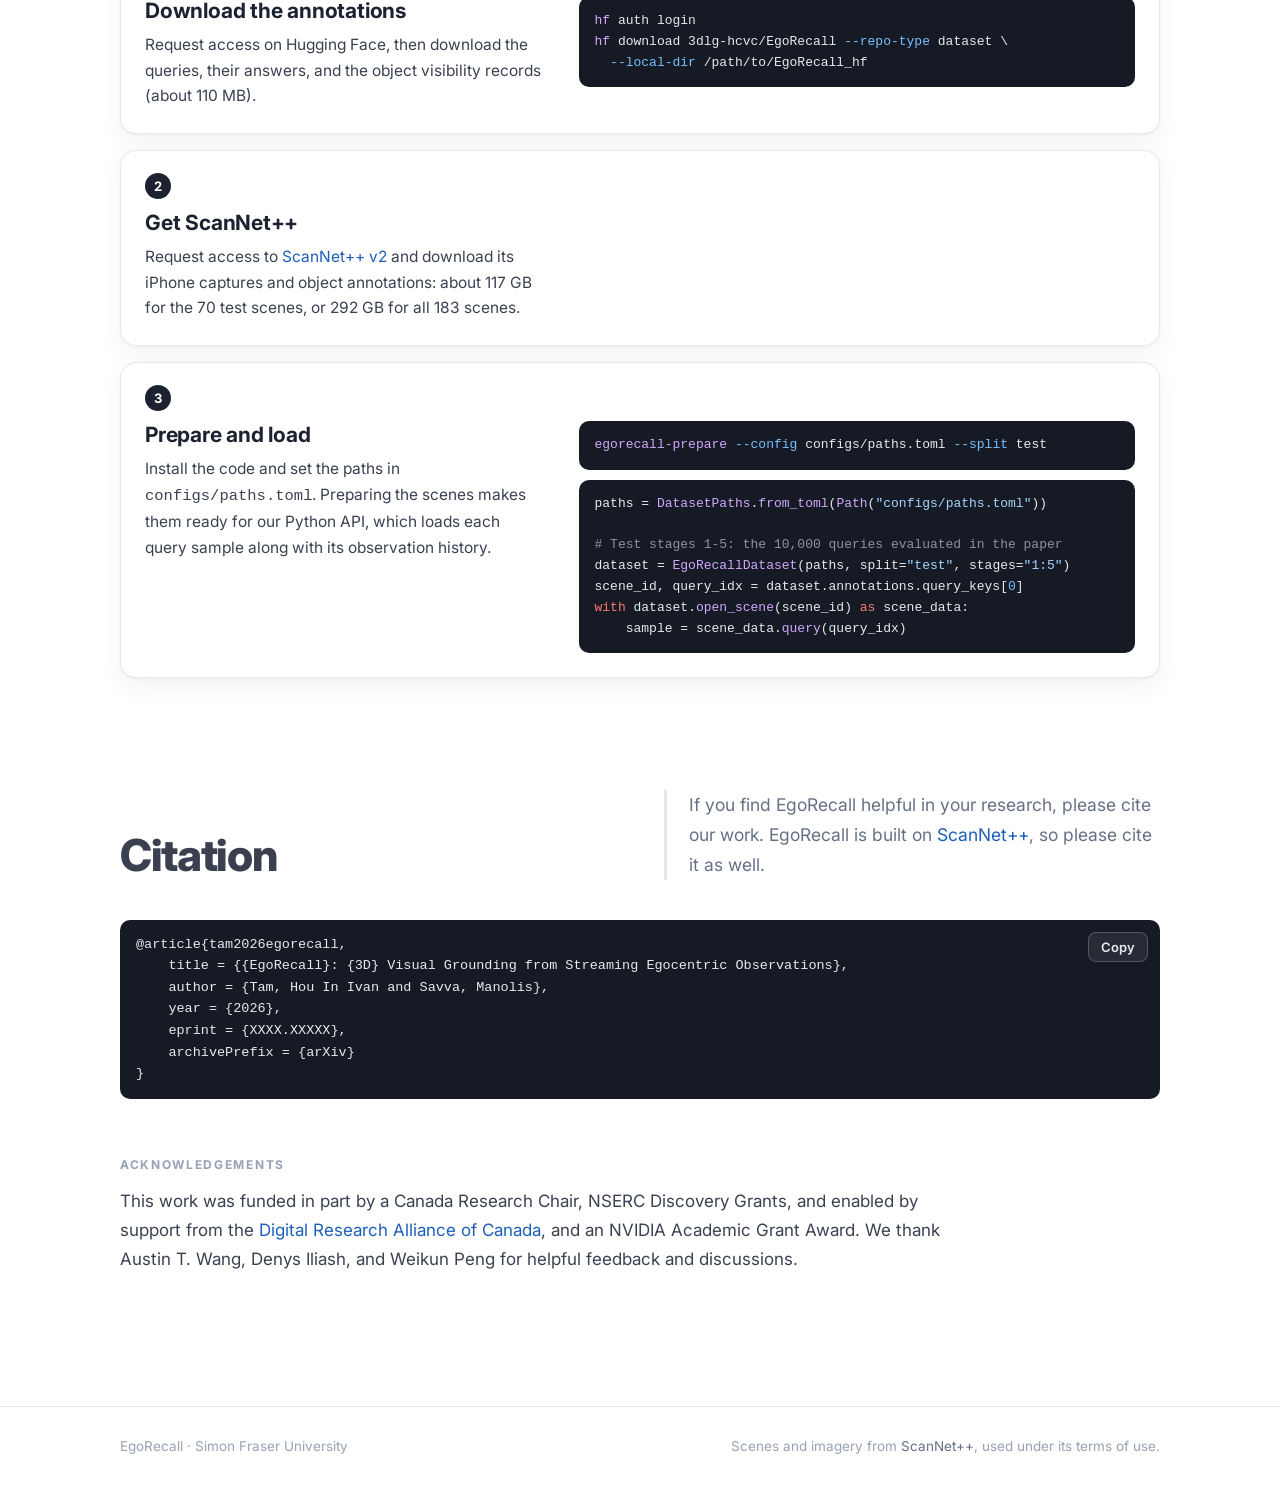
==== commit e5ba0214: "Favicon" ====
--- a/docs/index.html
+++ b/docs/index.html
@@ -52,7 +52,7 @@
 <!-- Sticky bar, shown once the title area scrolls away -->
 <header class="topbar" id="topbar">
   <div class="topbar-inner">
-    <a class="topbar-mark wordmark" href="#">EgoRecall</a>
+    <a class="topbar-mark" href="#"><span class="wordmark-e">E</span><span class="wordmark-text">goRecall</span></a>
     <nav class="topbar-nav" aria-label="Sections">
       <a href="#task">Task</a>
       <a href="#dataset">Dataset</a>
@@ -82,7 +82,7 @@
 <!-- ==================== Title ==================== -->
 <div class="hero">
   <div class="container">
-    <h1 class="wordmark">EgoRecall</h1>
+    <h1><span class="wordmark-e">E</span><span class="wordmark-text">goRecall</span></h1>
     <p class="subtitle">3D Visual Grounding from Streaming Egocentric Observations</p>
     <p class="authors">
       <a href="https://iv-t.github.io/">Hou In Ivan Tam</a>,&nbsp;
--- a/docs/static/css/site.css
+++ b/docs/static/css/site.css
@@ -101,7 +101,24 @@
 
 /* ---------- Wordmark ---------- */
 
-.wordmark {
+/* The E of "EgoRecall" is drawn as the site icon, an E whose middle bar is an eye. The letter itself stays in the
+   text, transparent, so it keeps its spacing and is still read and copied as part of the name. */
+.wordmark-e { position: relative; color: transparent; }
+.wordmark-e::before {
+  /* Inter's E is 0.61em wide and runs from the cap height, 0.241em below the top of the letter's box, to the baseline */
+  content: "";
+  position: absolute;
+  left: 0;
+  top: 0.241em;
+  width: 0.61em;
+  height: 0.728em;
+  background: url("../images/wordmark-e.svg") no-repeat 0 0 / 100% 100%;
+}
+/* Forced system colors show the transparent E, which the icon would then double */
+@media (forced-colors: active) {
+  .wordmark-e::before { display: none; }
+}
+.wordmark-text {
   background: linear-gradient(90deg, var(--blue) 0%, #3b6fc0 55%, var(--orange) 100%);
   -webkit-background-clip: text;
   background-clip: text;
@@ -119,7 +136,7 @@
 .hero h1 {
   display: inline-block;
   margin: 0;
-  /* The gradient is clipped to the text box, so the box must reach the descender of the g */
+  /* The g's descender reaches below the one-em line, so leave room for it */
   padding-bottom: 0.12em;
   font-size: 76px;
   line-height: 1;
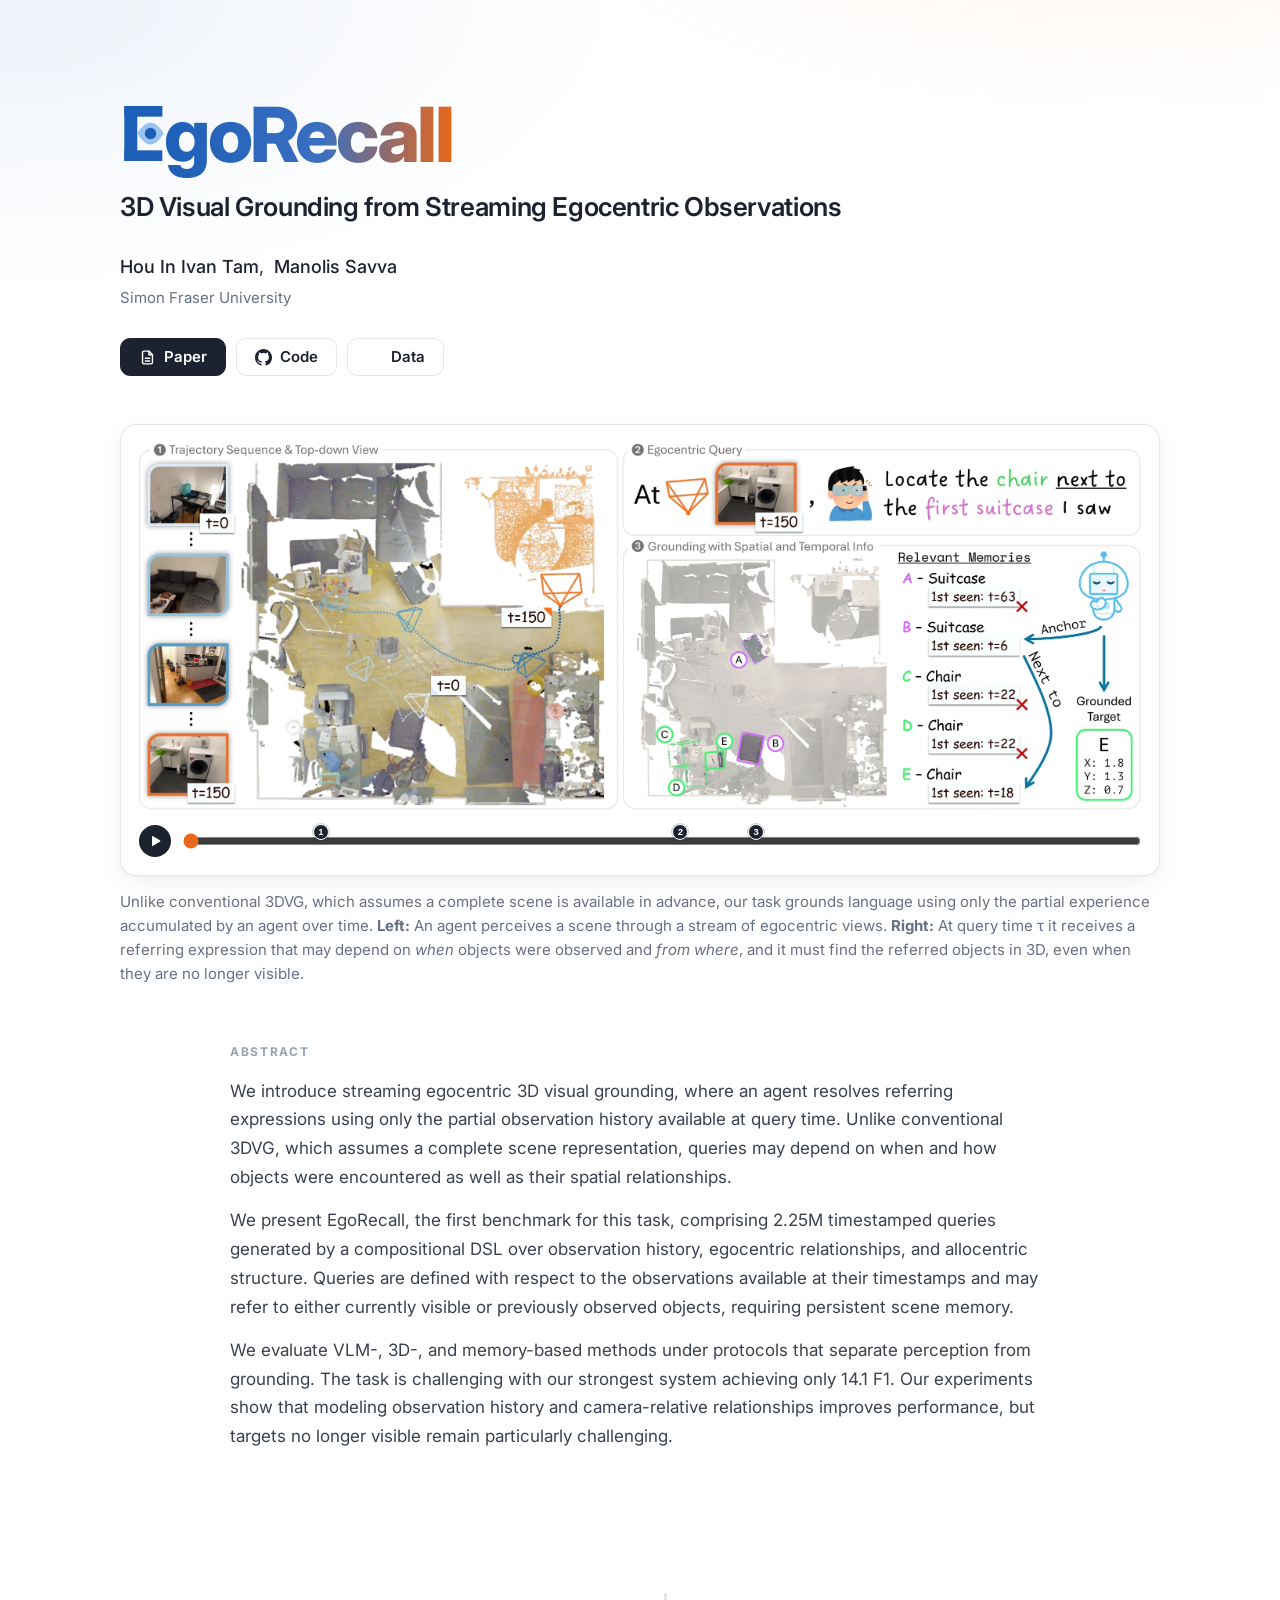
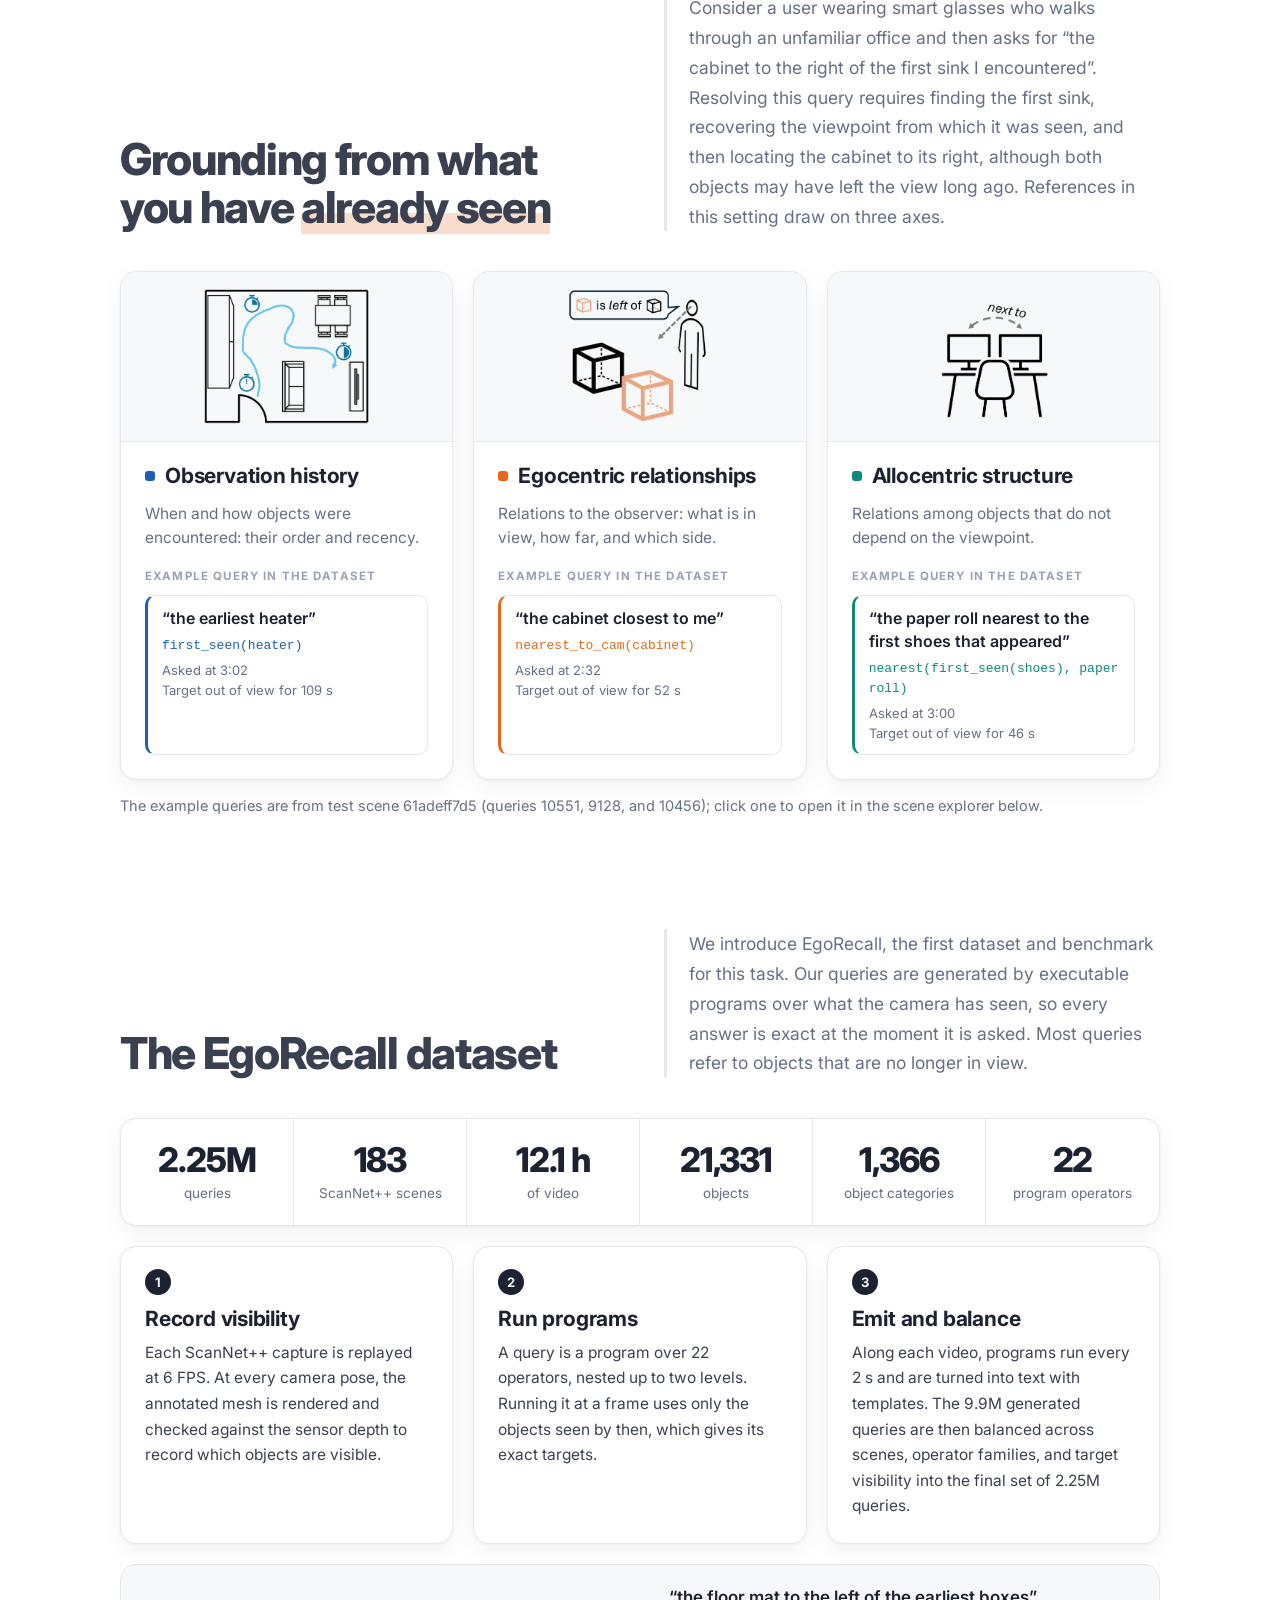
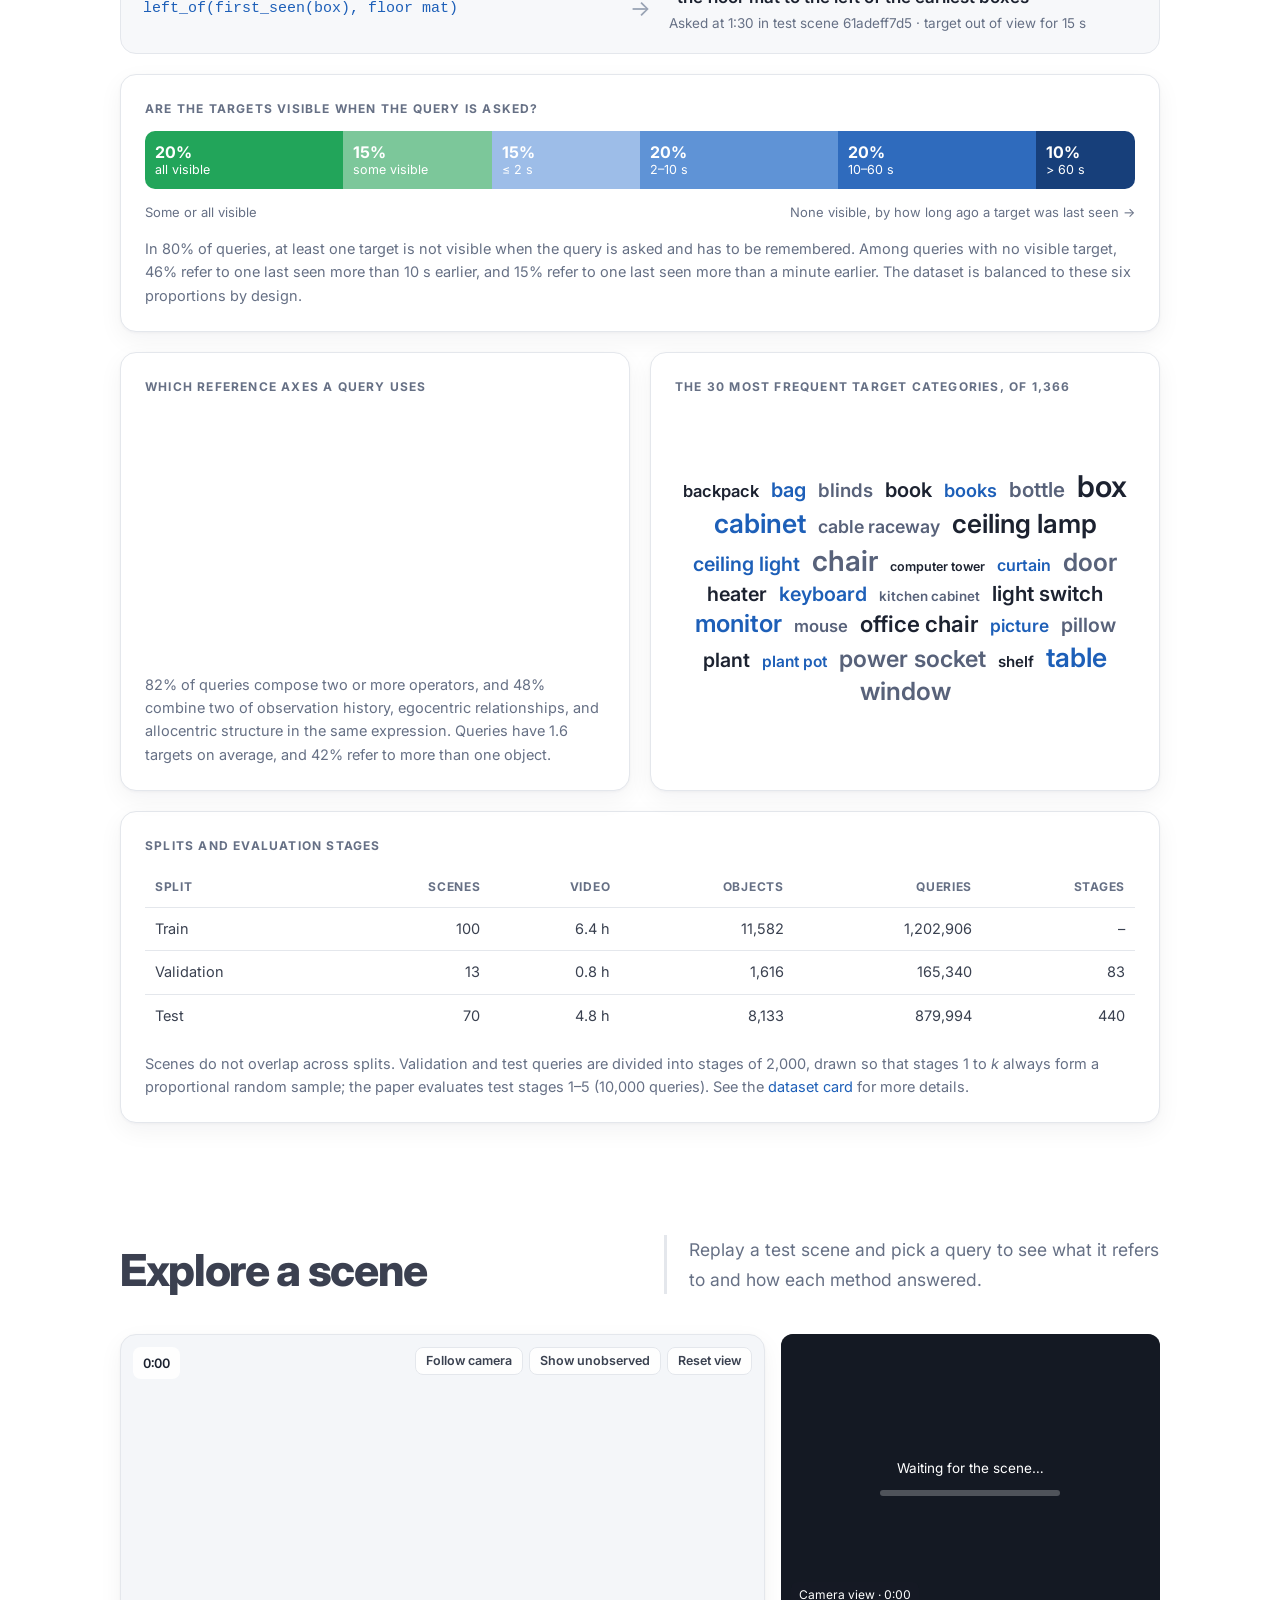
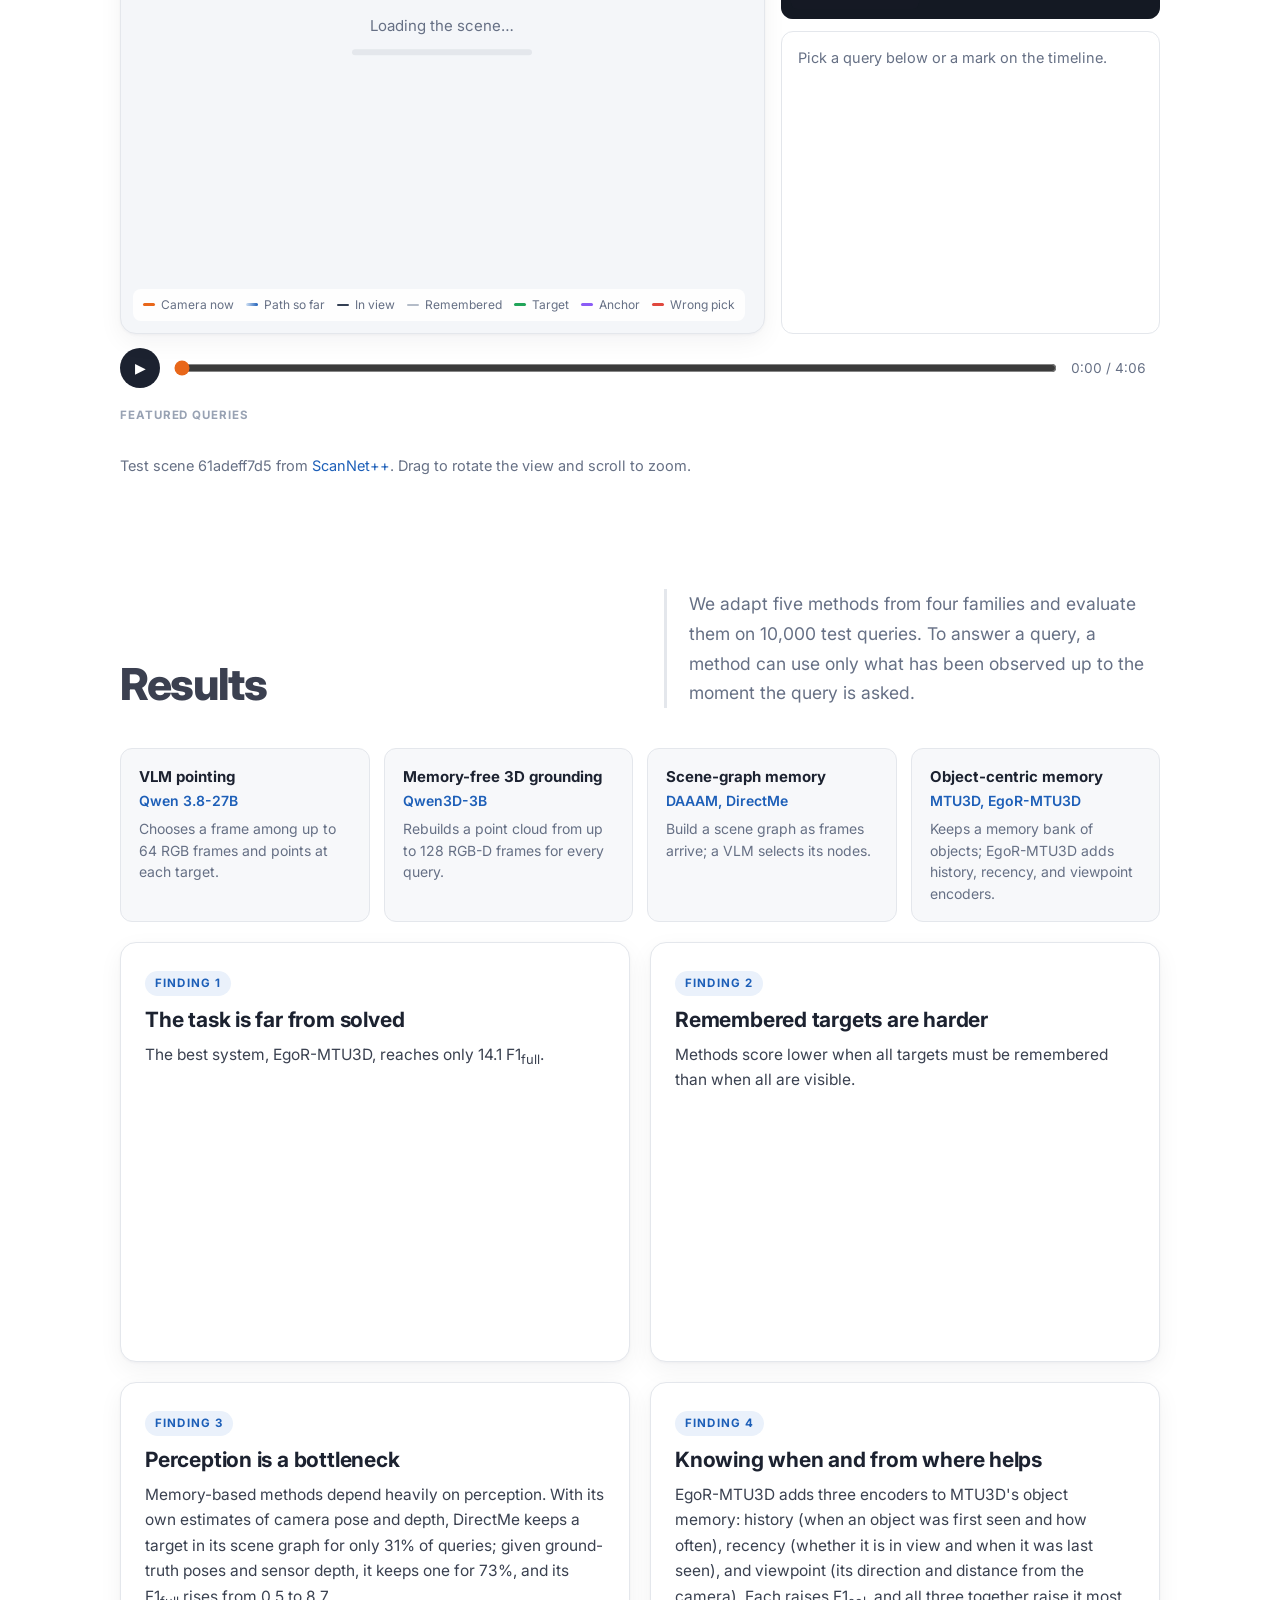
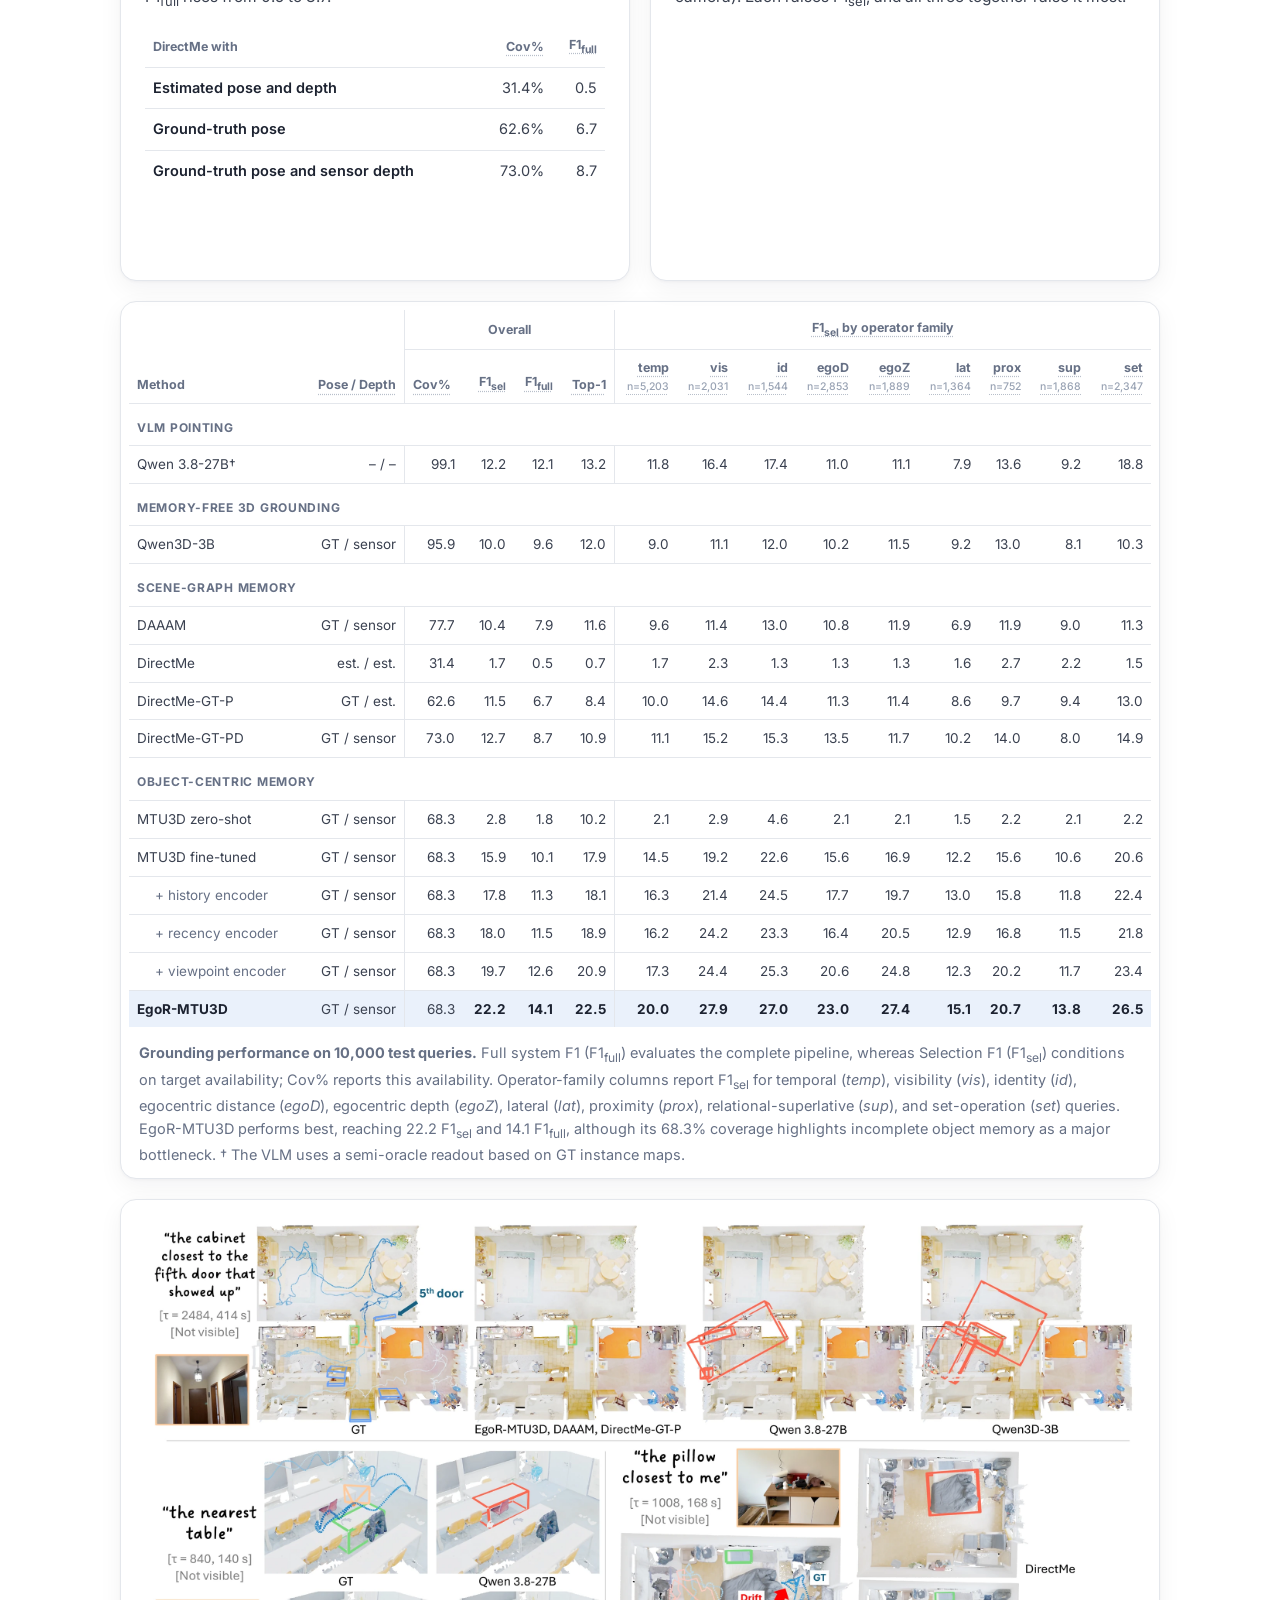
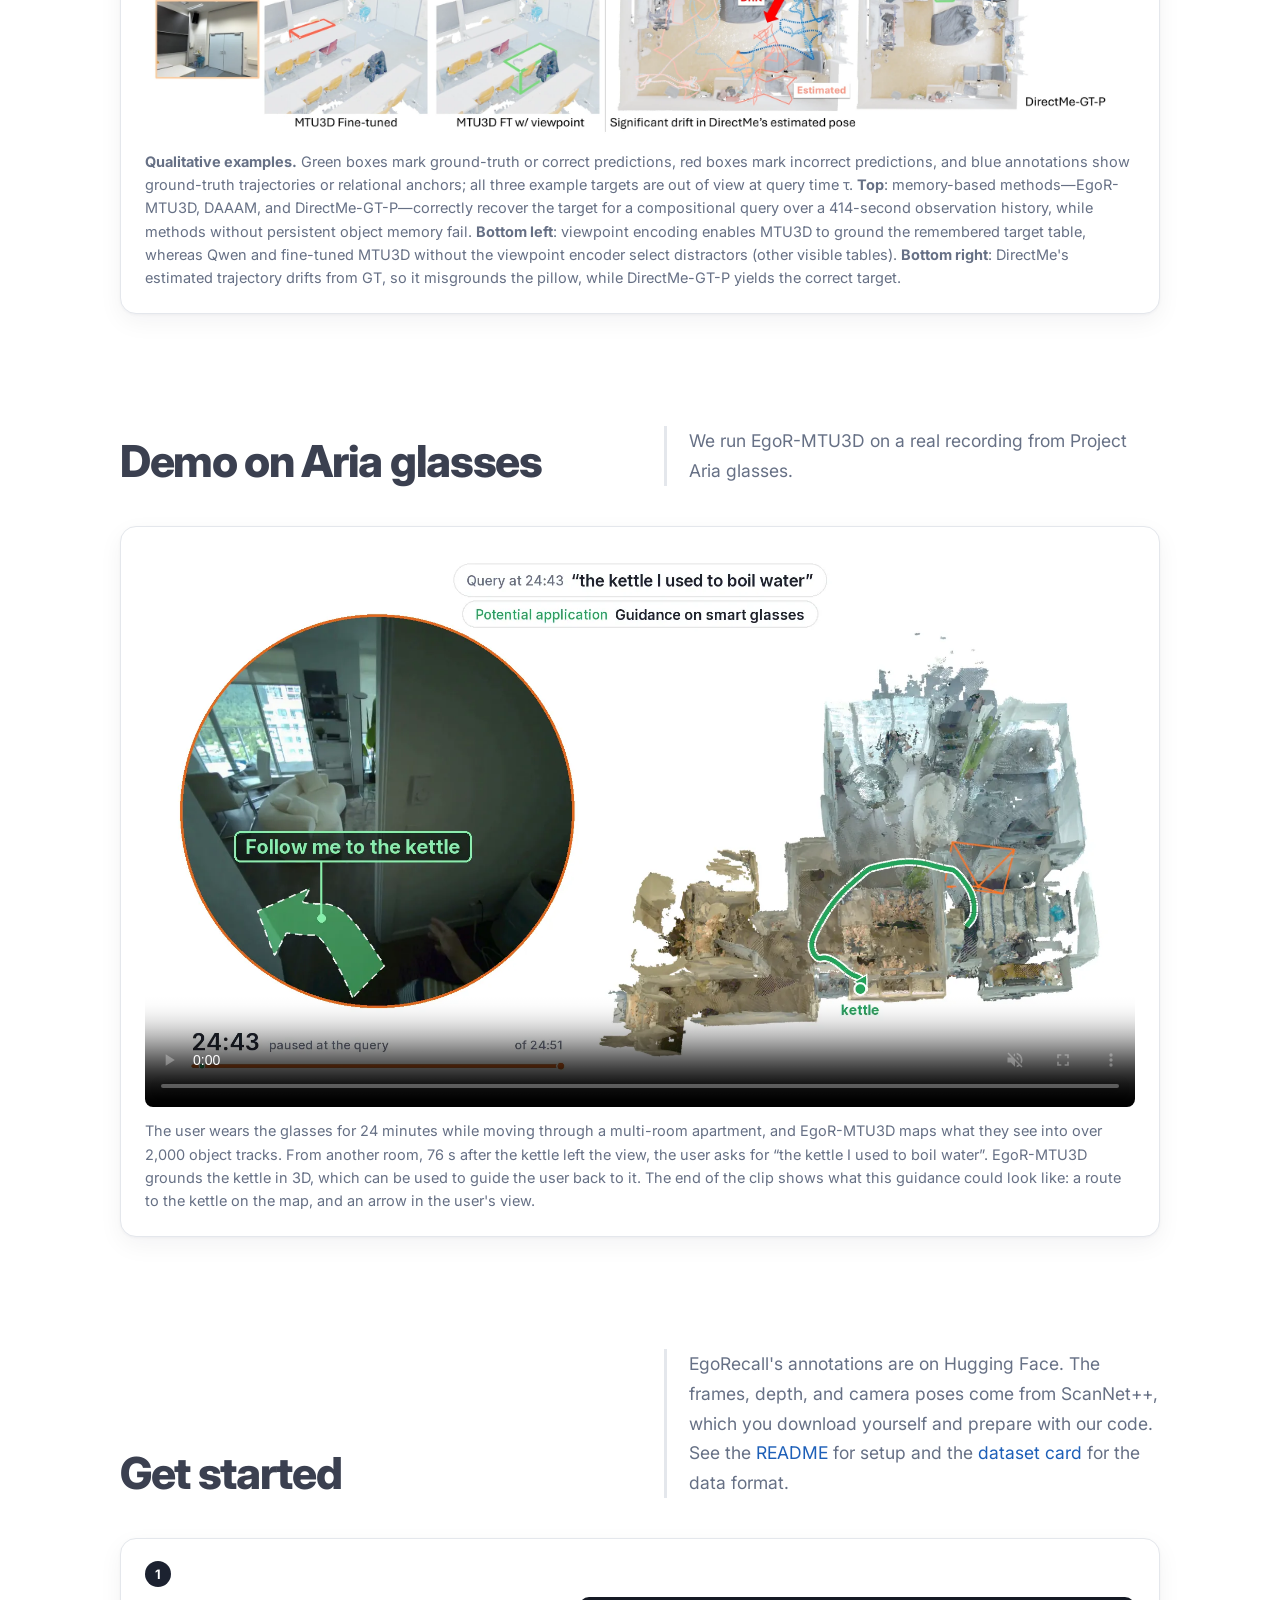
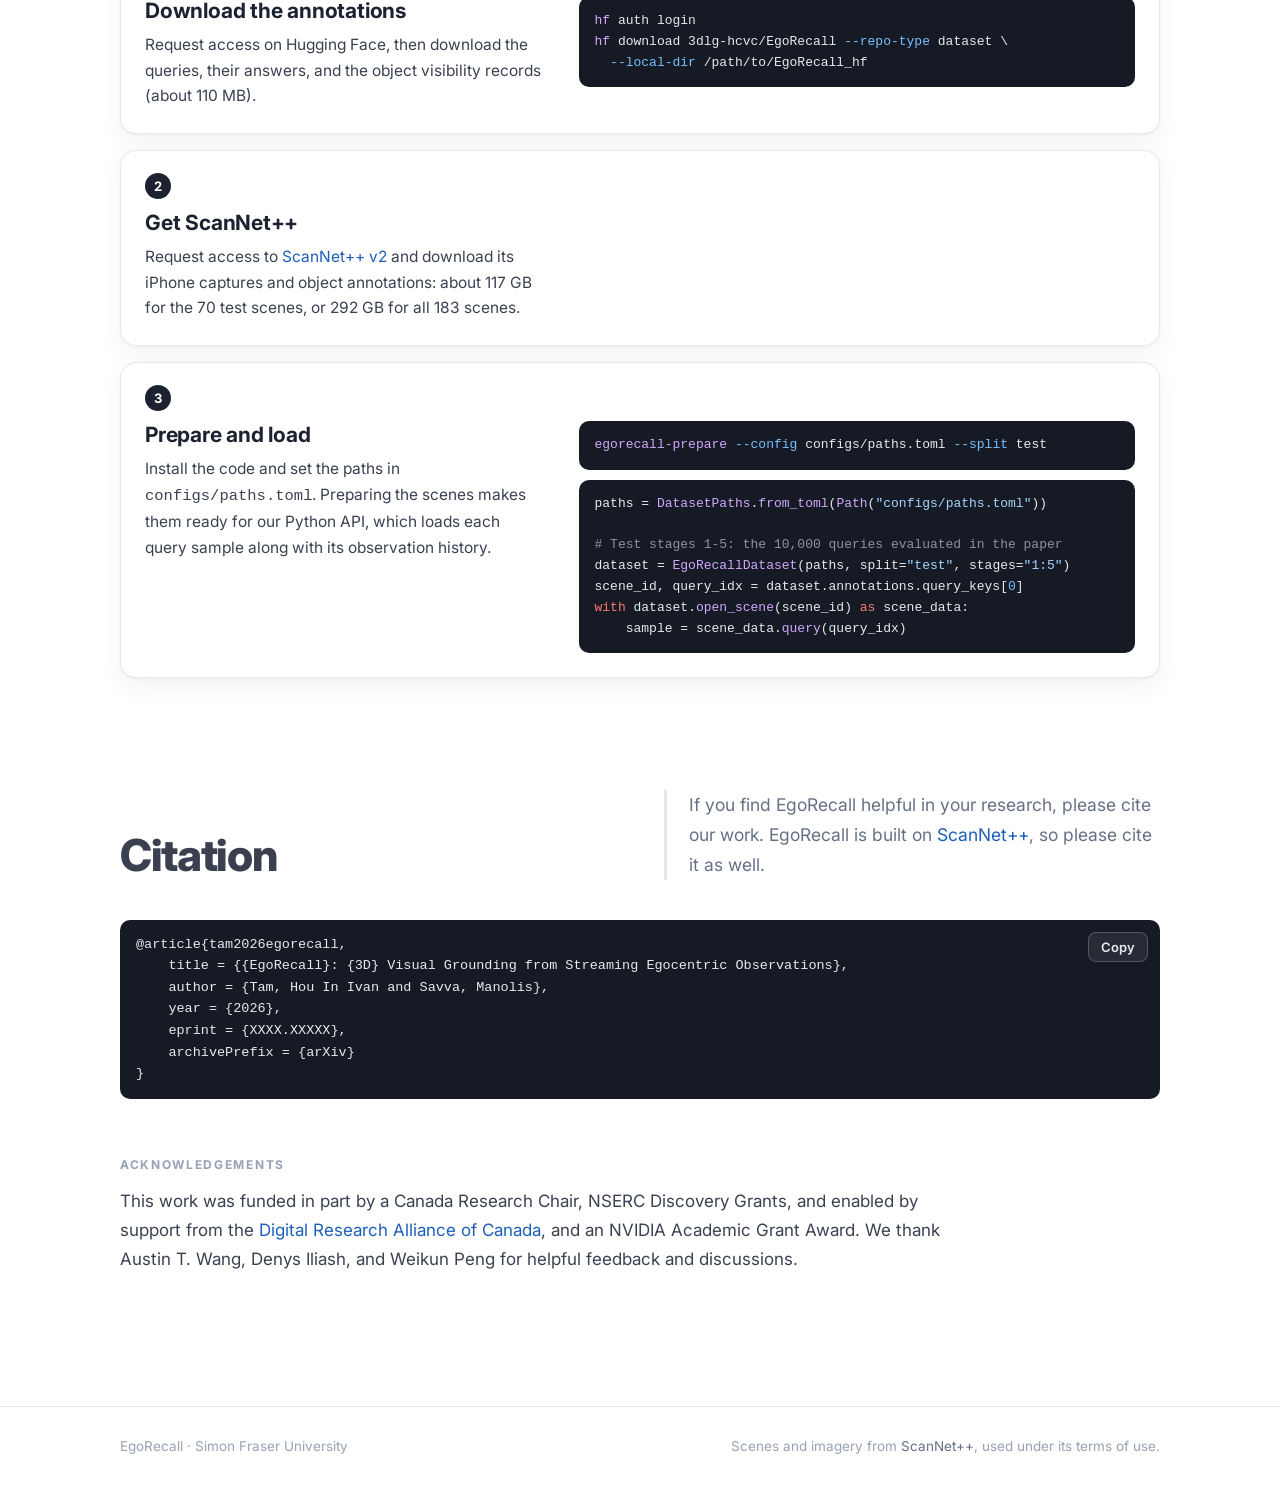
==== commit ad21df1a: "Apply rounding err and old verbalizer output fix" ====
--- a/docs/index.html
+++ b/docs/index.html
@@ -475,15 +475,15 @@
                 <th data-tip="Selection F1: how well the method picks among the objects available to it. Uncovered targets are left out, so this measures the choosing alone; read it with Cov%, since a method can choose well yet cover few targets.">F1<sub>sel</sub></th>
                 <th data-tip="Full F1: how well the method finds each query's targets overall, counting both wrong picks and missed targets, including uncovered ones. Compare methods by this number.">F1<sub>full</sub></th>
                 <th data-tip="Top-1: how often the method's single best guess is a correct target.">Top-1</th>
-                <th class="split" data-tip="Temporal: when objects were seen, as in “the chair I saw first” or “the mug I saw most recently”.">temp<span class="n">n=5,203</span></th>
-                <th data-tip="Visibility: objects visible now, as in “the monitor I can still see”.">vis<span class="n">n=2,031</span></th>
+                <th class="split" data-tip="Temporal: when objects were seen, as in “the first chair that appeared” or “the mug I saw most recently”.">temp<span class="n">n=5,203</span></th>
+                <th data-tip="Visibility: objects visible now, as in “the monitor currently visible”.">vis<span class="n">n=2,031</span></th>
                 <th data-tip="Identity: the only object of its kind seen so far, as in “the desk”.">id<span class="n">n=1,544</span></th>
                 <th data-tip="Egocentric distance: distance from the observer, as in “the cabinet closest to me”.">egoD<span class="n">n=2,853</span></th>
                 <th data-tip="Egocentric depth: depth order seen from the observer, as in “the bin between me and the last door to appear”.">egoZ<span class="n">n=1,889</span></th>
-                <th data-tip="Lateral: left or right as the observer saw it, as in “the table to the left of the chair I saw first”, judged from a view where both were seen.">lat<span class="n">n=1,364</span></th>
+                <th data-tip="Lateral: left or right as the observer saw it, as in “the table to the left of the first chair that appeared”, judged from a view where both were seen.">lat<span class="n">n=1,364</span></th>
                 <th data-tip="Proximity: closeness between objects, as in “the chair next to the table I saw most recently”.">prox<span class="n">n=752</span></th>
-                <th data-tip="Relational superlative: the nearest or farthest from another object, as in “the cabinet farthest from the chair I saw first”.">sup<span class="n">n=1,868</span></th>
-                <th data-tip="Set: combined references, as in “the visible chairs other than the nearest one”.">set<span class="n">n=2,347</span></th>
+                <th data-tip="Relational superlative: the nearest or farthest from another object, as in “the cabinet farthest from the first chair that appeared”.">sup<span class="n">n=1,868</span></th>
+                <th data-tip="Set: combined references, as in “the visible chairs that are not the closest to me”.">set<span class="n">n=2,347</span></th>
               </tr>
             </thead>
             <tbody>
@@ -493,16 +493,16 @@
               <tr><td>Qwen3D-3B</td><td>GT / sensor</td><td class="split">95.9</td><td>10.0</td><td>9.6</td><td>12.0</td><td class="split">9.0</td><td>11.1</td><td>12.0</td><td>10.2</td><td>11.5</td><td>9.2</td><td>13.0</td><td>8.1</td><td>10.3</td></tr>
               <tr class="group"><td colspan="15">Scene-graph memory</td></tr>
               <tr><td>DAAAM</td><td>GT / sensor</td><td class="split">77.7</td><td>10.4</td><td>7.9</td><td>11.6</td><td class="split">9.6</td><td>11.4</td><td>13.0</td><td>10.8</td><td>11.9</td><td>6.9</td><td>11.9</td><td>9.0</td><td>11.3</td></tr>
-              <tr><td>DirectMe</td><td>est. / est.</td><td class="split">31.4</td><td>1.7</td><td>0.5</td><td>0.7</td><td class="split">1.7</td><td>2.3</td><td>1.3</td><td>1.3</td><td>1.4</td><td>1.6</td><td>2.7</td><td>2.2</td><td>1.5</td></tr>
+              <tr><td>DirectMe</td><td>est. / est.</td><td class="split">31.4</td><td>1.7</td><td>0.5</td><td>0.7</td><td class="split">1.7</td><td>2.3</td><td>1.3</td><td>1.3</td><td>1.3</td><td>1.6</td><td>2.7</td><td>2.2</td><td>1.5</td></tr>
               <tr><td>DirectMe-GT-P</td><td>GT / est.</td><td class="split">62.6</td><td>11.5</td><td>6.7</td><td>8.4</td><td class="split">10.0</td><td>14.6</td><td>14.4</td><td>11.3</td><td>11.4</td><td>8.6</td><td>9.7</td><td>9.4</td><td>13.0</td></tr>
               <tr><td>DirectMe-GT-PD</td><td>GT / sensor</td><td class="split">73.0</td><td>12.7</td><td>8.7</td><td>10.9</td><td class="split">11.1</td><td>15.2</td><td>15.3</td><td>13.5</td><td>11.7</td><td>10.2</td><td>14.0</td><td>8.0</td><td>14.9</td></tr>
               <tr class="group"><td colspan="15">Object-centric memory</td></tr>
-              <tr><td>MTU3D zero-shot</td><td>GT / sensor</td><td class="split">68.3</td><td>2.8</td><td>1.8</td><td>10.2</td><td class="split">2.1</td><td>2.9</td><td>4.6</td><td>2.1</td><td>2.1</td><td>1.6</td><td>2.2</td><td>2.1</td><td>2.2</td></tr>
-              <tr><td>MTU3D fine-tuned</td><td>GT / sensor</td><td class="split">68.3</td><td>15.9</td><td>10.1</td><td>17.9</td><td class="split">14.4</td><td>19.2</td><td>22.6</td><td>15.7</td><td>16.9</td><td>12.2</td><td>15.6</td><td>10.6</td><td>20.6</td></tr>
-              <tr class="indent"><td>+ history encoder</td><td>GT / sensor</td><td class="split">68.3</td><td>17.8</td><td>11.3</td><td>18.1</td><td class="split">16.3</td><td>21.4</td><td>24.5</td><td>17.7</td><td>19.8</td><td>13.0</td><td>15.8</td><td>11.8</td><td>22.4</td></tr>
+              <tr><td>MTU3D zero-shot</td><td>GT / sensor</td><td class="split">68.3</td><td>2.8</td><td>1.8</td><td>10.2</td><td class="split">2.1</td><td>2.9</td><td>4.6</td><td>2.1</td><td>2.1</td><td>1.5</td><td>2.2</td><td>2.1</td><td>2.2</td></tr>
+              <tr><td>MTU3D fine-tuned</td><td>GT / sensor</td><td class="split">68.3</td><td>15.9</td><td>10.1</td><td>17.9</td><td class="split">14.5</td><td>19.2</td><td>22.6</td><td>15.6</td><td>16.9</td><td>12.2</td><td>15.6</td><td>10.6</td><td>20.6</td></tr>
+              <tr class="indent"><td>+ history encoder</td><td>GT / sensor</td><td class="split">68.3</td><td>17.8</td><td>11.3</td><td>18.1</td><td class="split">16.3</td><td>21.4</td><td>24.5</td><td>17.7</td><td>19.7</td><td>13.0</td><td>15.8</td><td>11.8</td><td>22.4</td></tr>
               <tr class="indent"><td>+ recency encoder</td><td>GT / sensor</td><td class="split">68.3</td><td>18.0</td><td>11.5</td><td>18.9</td><td class="split">16.2</td><td>24.2</td><td>23.3</td><td>16.4</td><td>20.5</td><td>12.9</td><td>16.8</td><td>11.5</td><td>21.8</td></tr>
               <tr class="indent"><td>+ viewpoint encoder</td><td>GT / sensor</td><td class="split">68.3</td><td>19.7</td><td>12.6</td><td>20.9</td><td class="split">17.3</td><td>24.4</td><td>25.3</td><td>20.6</td><td>24.8</td><td>12.3</td><td>20.2</td><td>11.7</td><td>23.4</td></tr>
-              <tr class="best"><td>EgoR-MTU3D</td><td>GT / sensor</td><td class="split">68.3</td><td><b>22.2</b></td><td><b>14.1</b></td><td><b>22.5</b></td><td class="split"><b>19.9</b></td><td><b>27.9</b></td><td><b>27.0</b></td><td><b>23.0</b></td><td><b>27.4</b></td><td><b>15.1</b></td><td><b>20.7</b></td><td><b>13.8</b></td><td><b>26.5</b></td></tr>
+              <tr class="best"><td>EgoR-MTU3D</td><td>GT / sensor</td><td class="split">68.3</td><td><b>22.2</b></td><td><b>14.1</b></td><td><b>22.5</b></td><td class="split"><b>20.0</b></td><td><b>27.9</b></td><td><b>27.0</b></td><td><b>23.0</b></td><td><b>27.4</b></td><td><b>15.1</b></td><td><b>20.7</b></td><td><b>13.8</b></td><td><b>26.5</b></td></tr>
             </tbody>
           </table>
         </div>
@@ -523,7 +523,7 @@
           Green boxes mark ground-truth or correct predictions, red boxes mark incorrect predictions, and blue annotations show ground-truth trajectories or relational anchors; all three example targets are out of view at query time τ.
           <strong>Top</strong>: memory-based methods—EgoR-MTU3D, DAAAM, and DirectMe-GT-P—correctly recover the target for a compositional query over a 414-second observation history, while methods without persistent object memory fail.
           <strong>Bottom left</strong>: viewpoint encoding enables MTU3D to ground the remembered target table, whereas Qwen and fine-tuned MTU3D without the viewpoint encoder select distractors (other visible tables).
-          <strong>Bottom right</strong>: DirectMe's estimated trajectory drifts from GT and misgrounds the pillow, while DirectMe-GT-P yields the correct target.
+          <strong>Bottom right</strong>: DirectMe's estimated trajectory drifts from GT, so it misgrounds the pillow, while DirectMe-GT-P yields the correct target.
         </figcaption>
       </figure>
     </div>
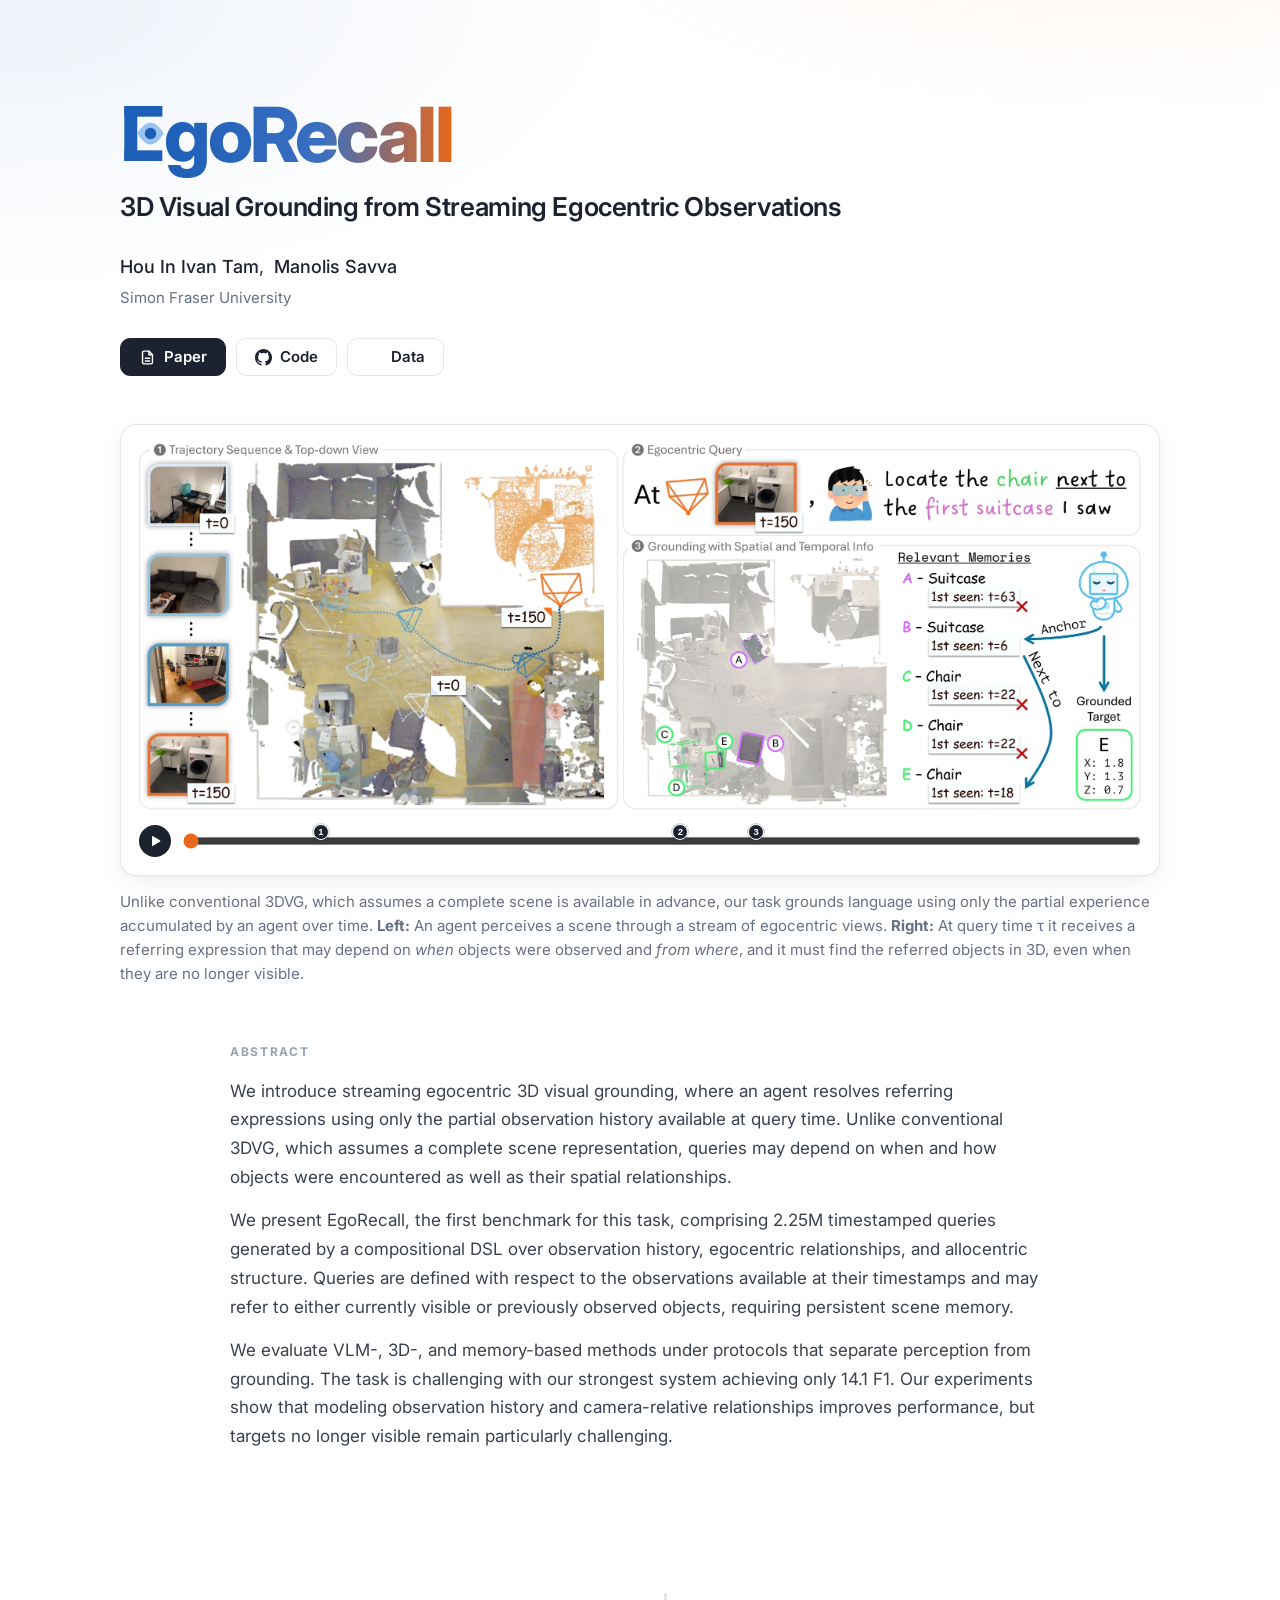
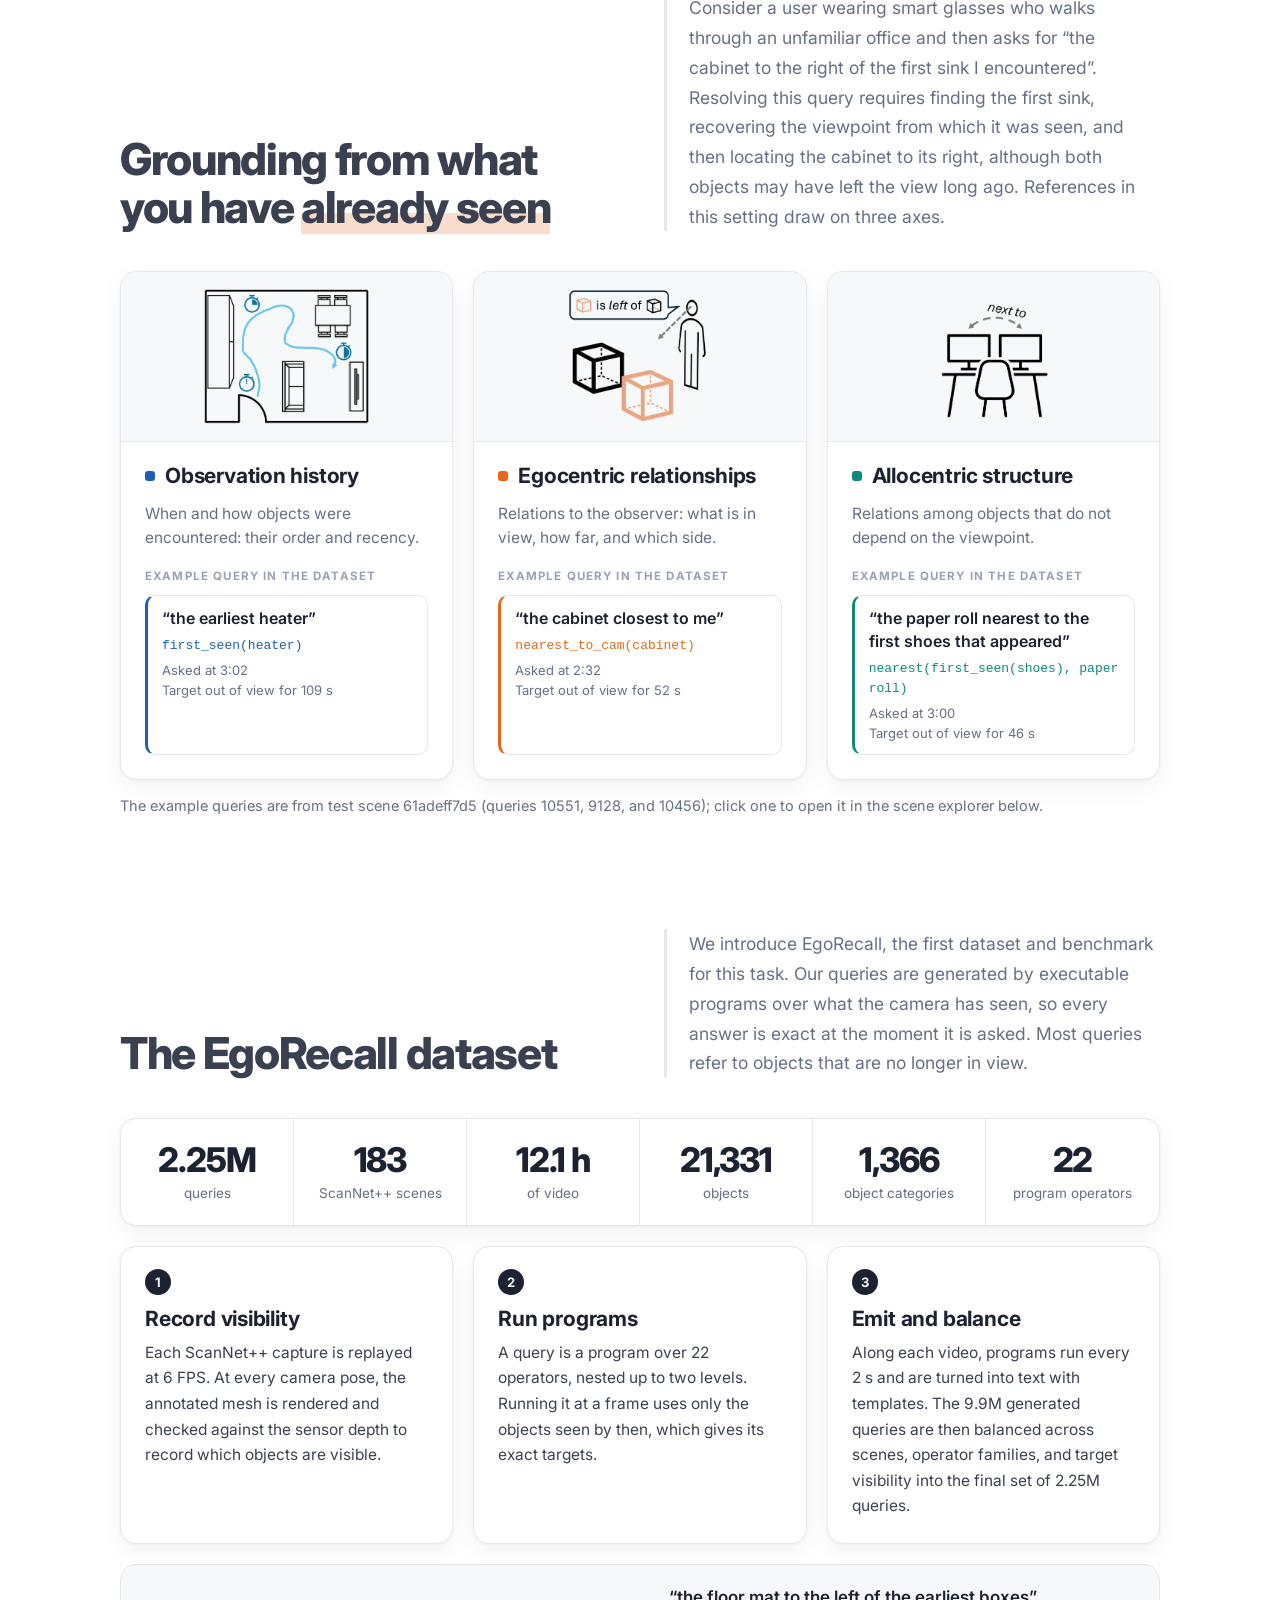
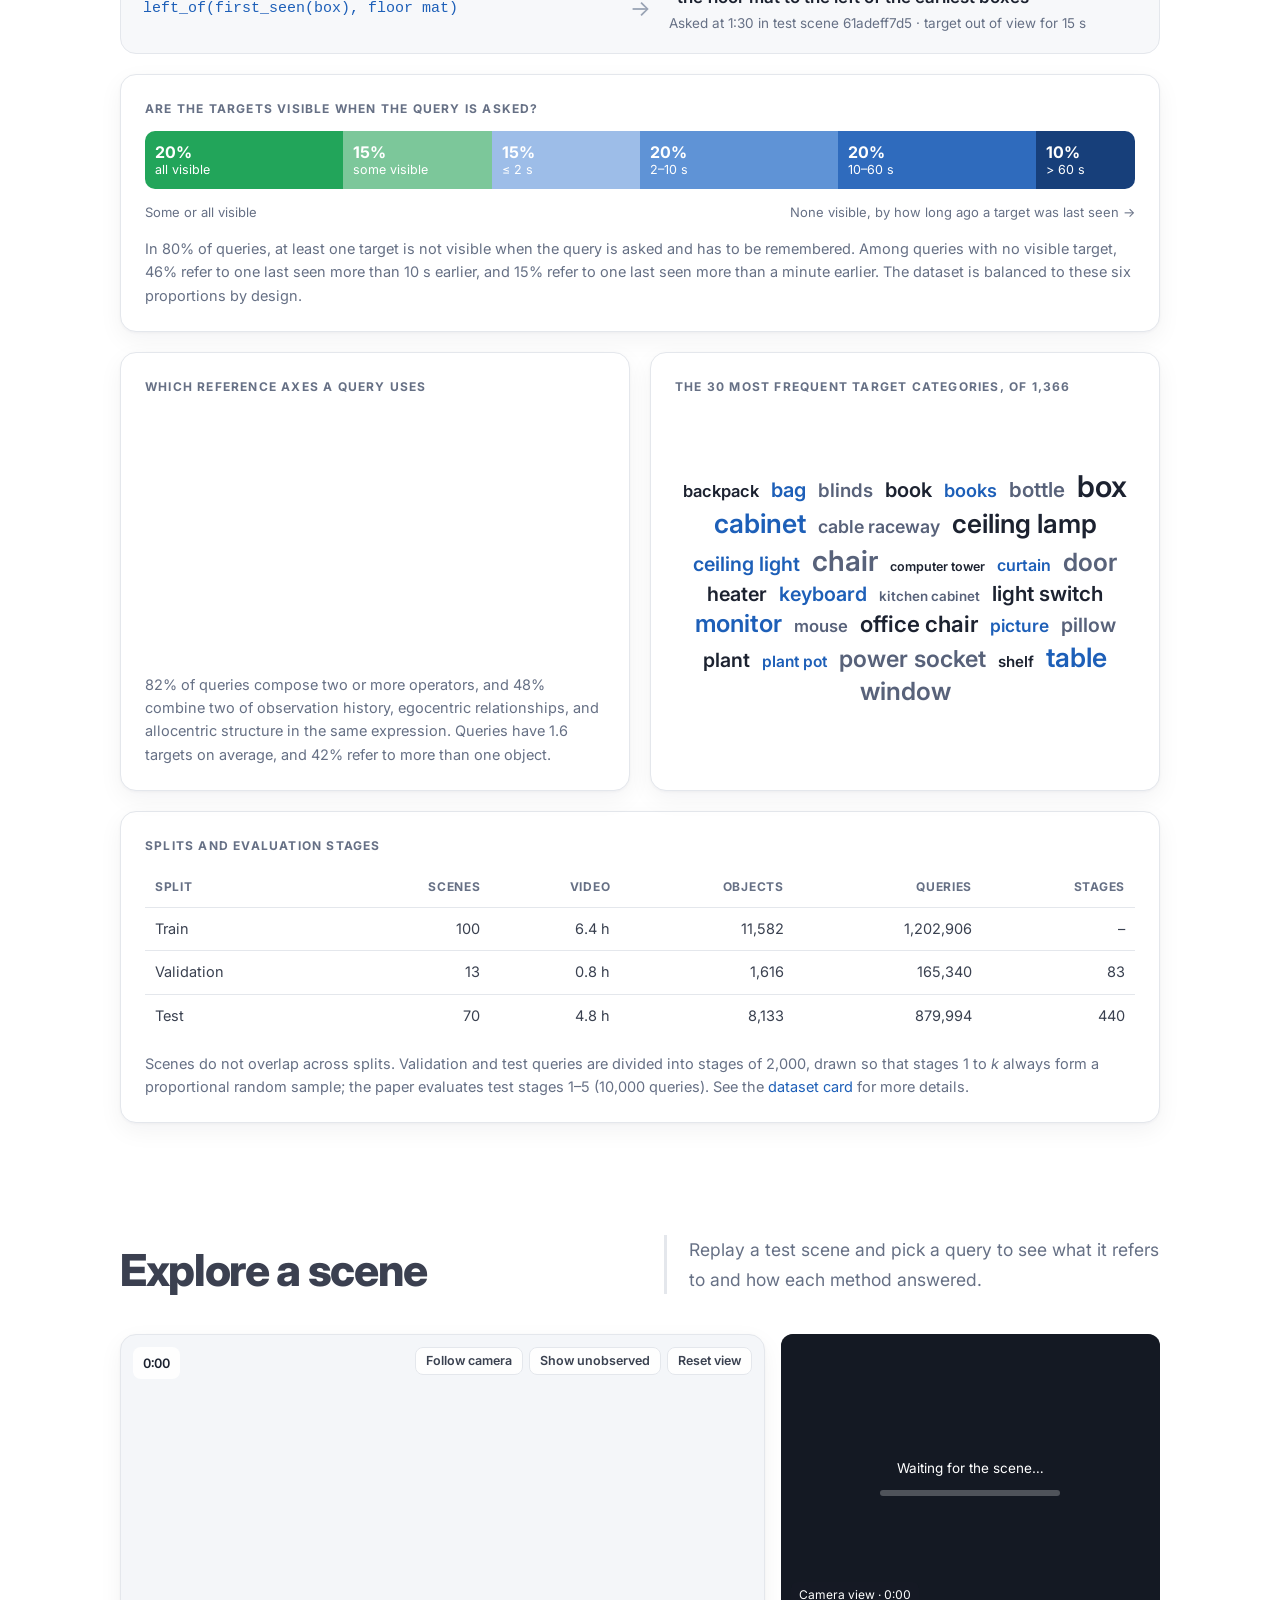
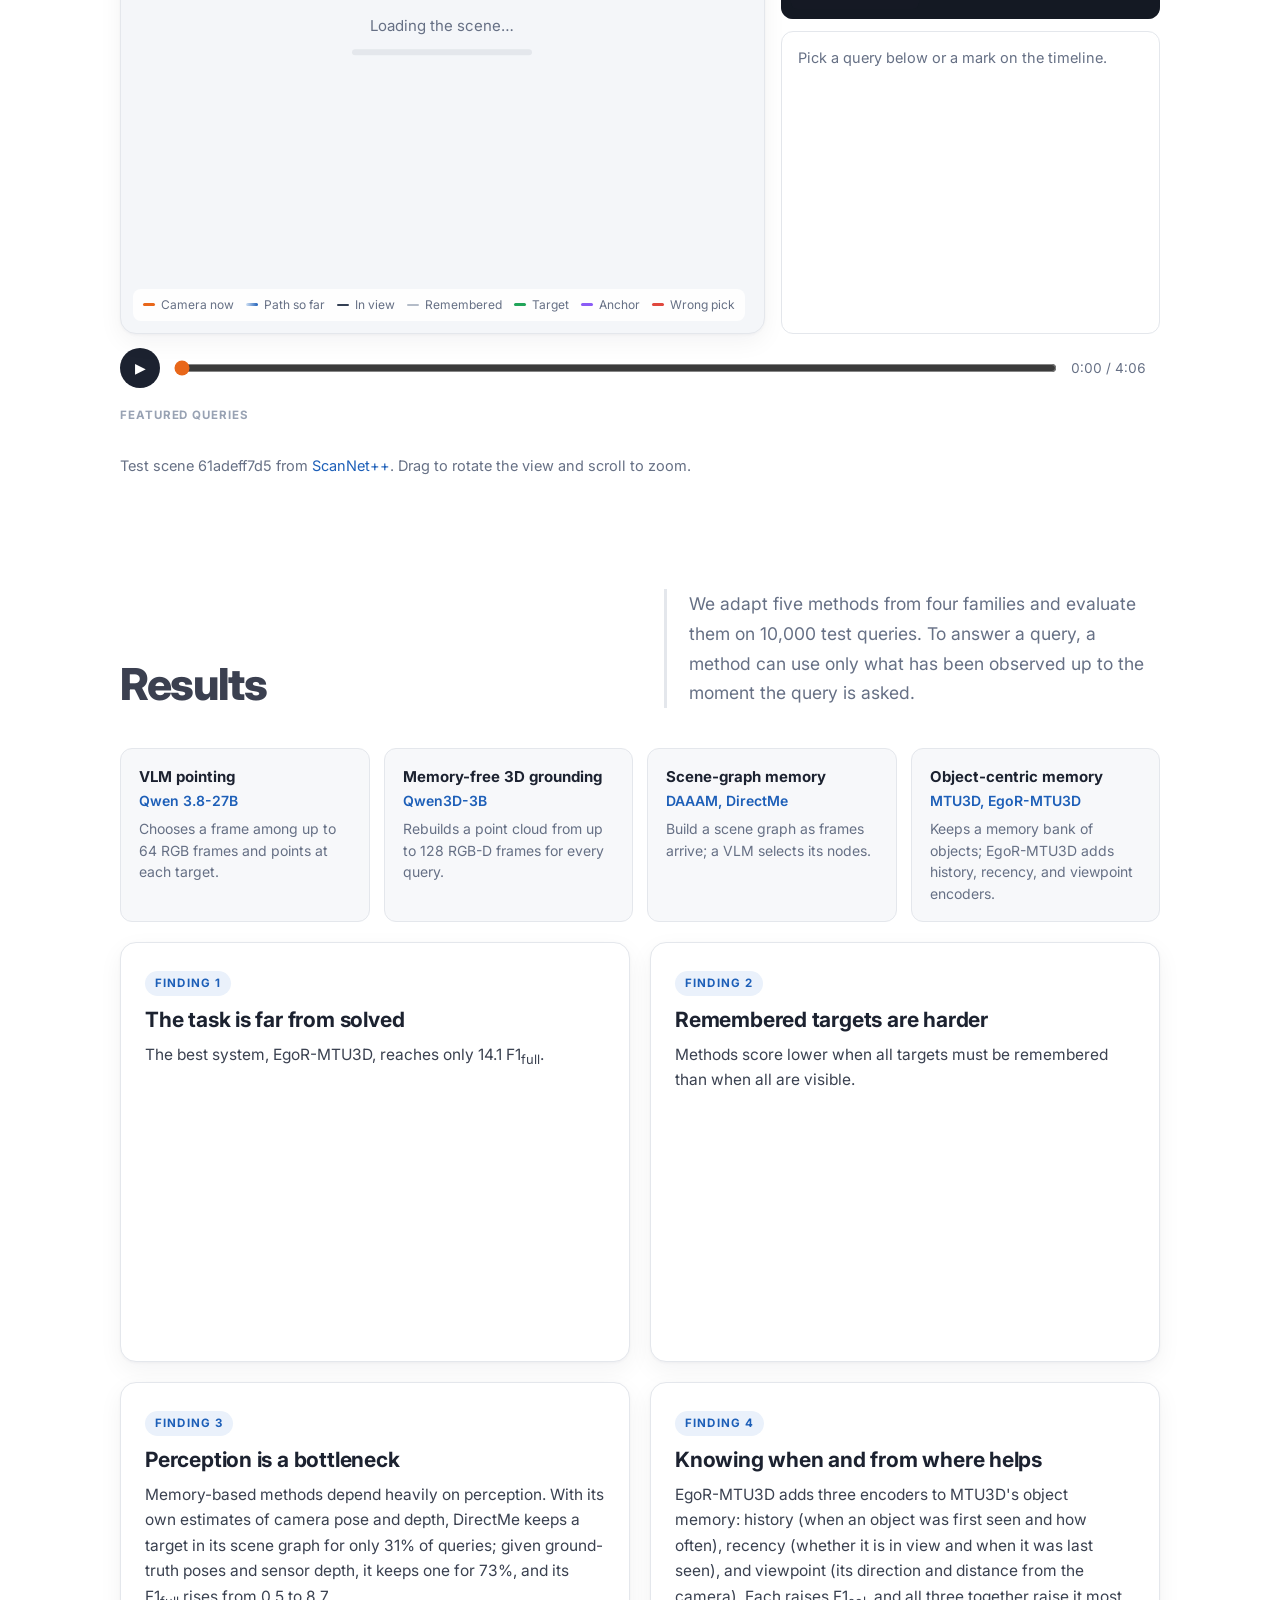
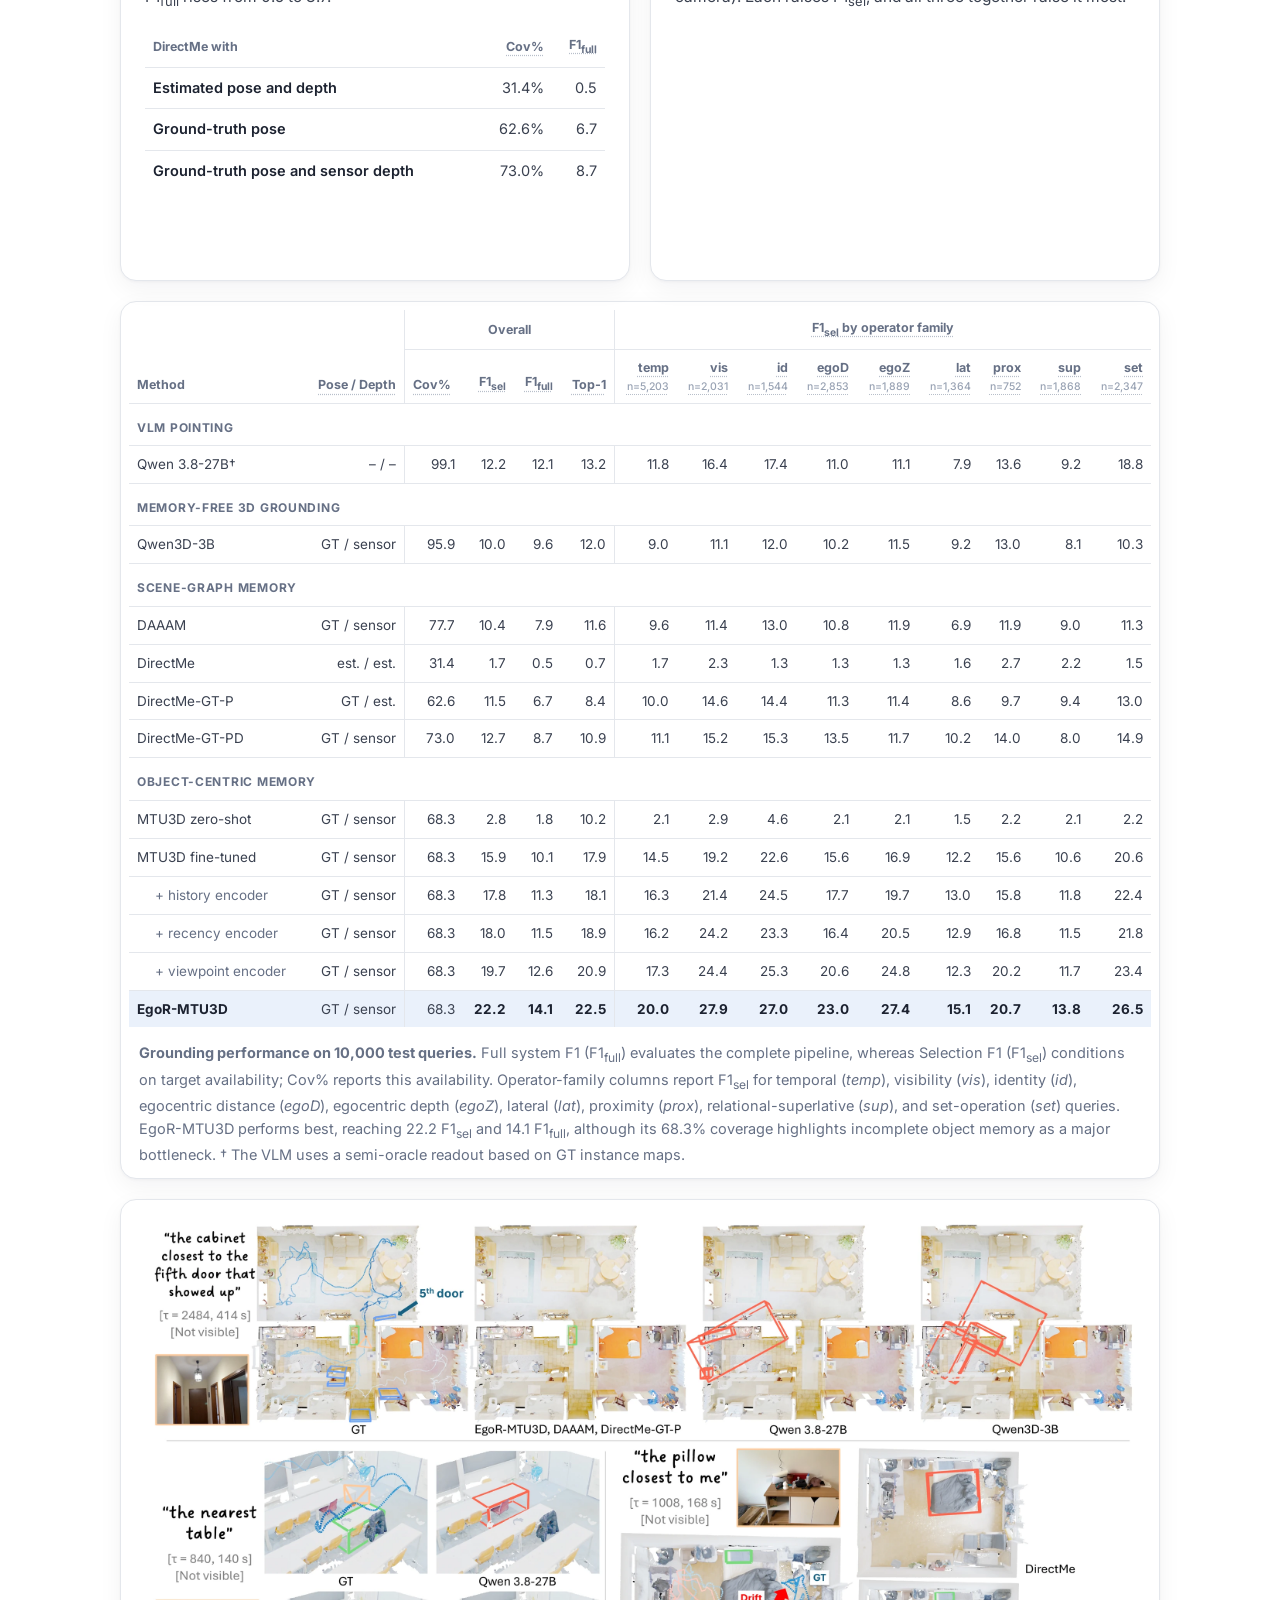
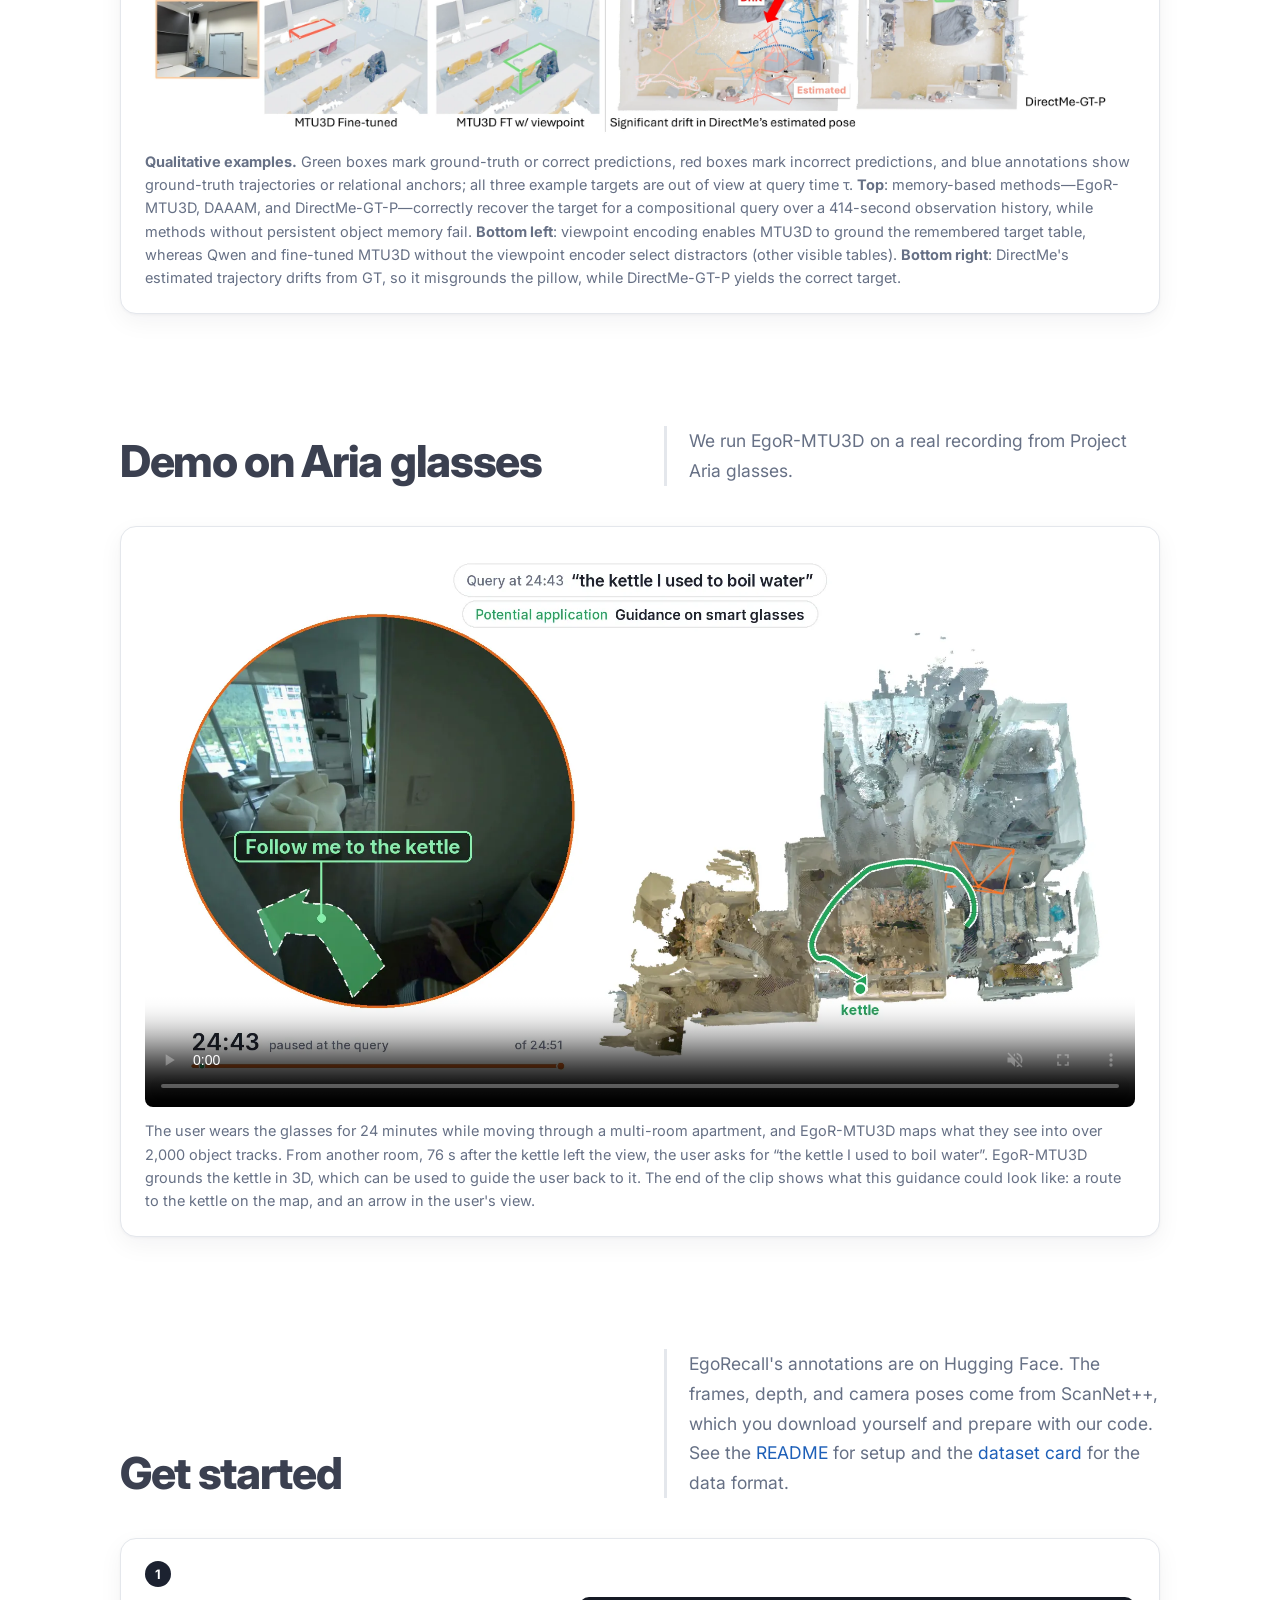
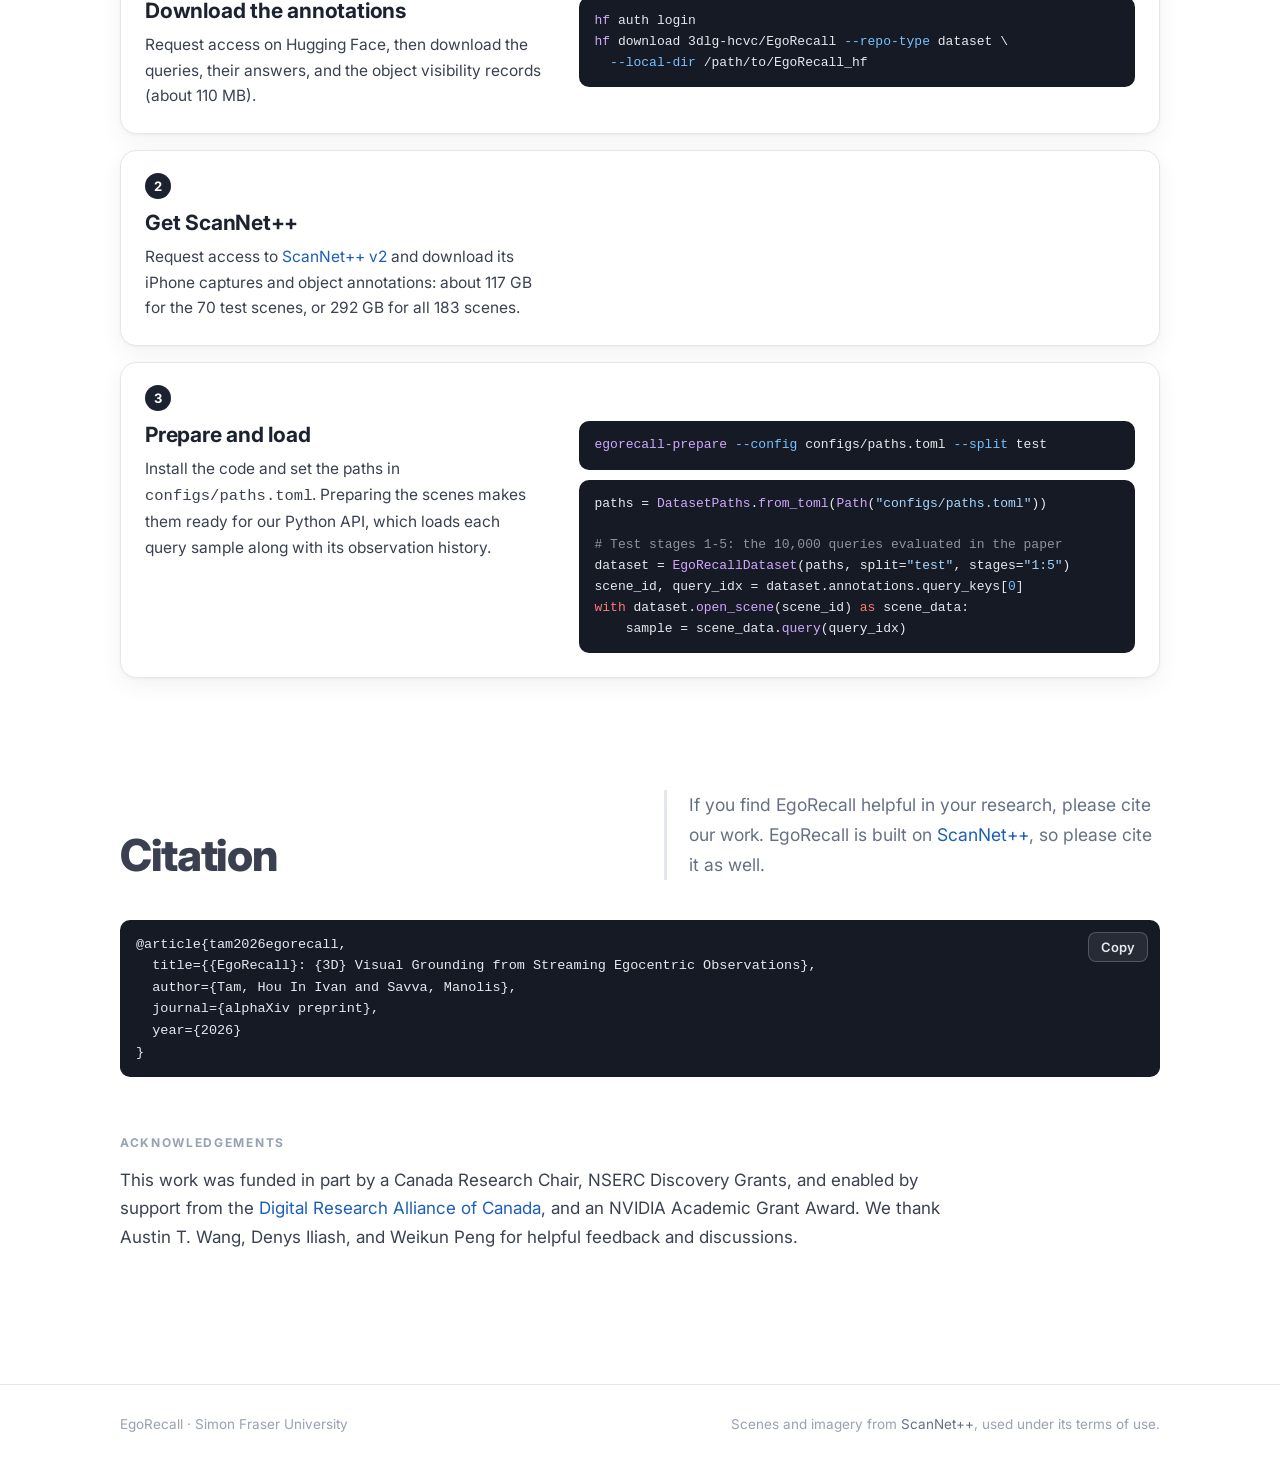
==== commit a6bcbda8: "Link the paper on alphaXiv and update the citation" ====
--- a/docs/index.html
+++ b/docs/index.html
@@ -63,7 +63,7 @@
       <a href="#citation">Citation</a>
     </nav>
     <div class="buttons">
-      <a class="button is-small is-primary" href="" aria-label="Paper">
+      <a class="button is-small is-primary" href="https://www.alphaxiv.org/abs/2609.egorecall" aria-label="Paper">
         <svg viewBox="0 0 24 24" fill="none" stroke="currentColor" stroke-width="2" stroke-linecap="round" stroke-linejoin="round"><path d="M14 3H7a2 2 0 0 0-2 2v14a2 2 0 0 0 2 2h10a2 2 0 0 0 2-2V8z"/><path d="M14 3v5h5M9 13h6M9 17h6"/></svg>
         <span>Paper</span>
       </a>
@@ -90,7 +90,7 @@
     </p>
     <p class="affiliation"><a href="https://www.sfu.ca/">Simon Fraser University</a></p>
     <div class="buttons" id="hero-buttons">
-      <a class="button is-primary" href="">
+      <a class="button is-primary" href="https://www.alphaxiv.org/abs/2609.egorecall">
         <svg viewBox="0 0 24 24" fill="none" stroke="currentColor" stroke-width="2" stroke-linecap="round" stroke-linejoin="round"><path d="M14 3H7a2 2 0 0 0-2 2v14a2 2 0 0 0 2 2h10a2 2 0 0 0 2-2V8z"/><path d="M14 3v5h5M9 13h6M9 17h6"/></svg>
         Paper
       </a>
@@ -609,11 +609,10 @@
       <div class="citation reveal">
         <button class="copy-button" type="button" data-copy="bibtex">Copy</button>
 <pre class="code" id="bibtex">@article{tam2026egorecall,
-    title = {{EgoRecall}: {3D} Visual Grounding from Streaming Egocentric Observations},
-    author = {Tam, Hou In Ivan and Savva, Manolis},
-    year = {2026},
-    eprint = {XXXX.XXXXX},
-    archivePrefix = {arXiv}
+  title={{EgoRecall}: {3D} Visual Grounding from Streaming Egocentric Observations},
+  author={Tam, Hou In Ivan and Savva, Manolis},
+  journal={alphaXiv preprint},
+  year={2026}
 }</pre>
       </div>
 
